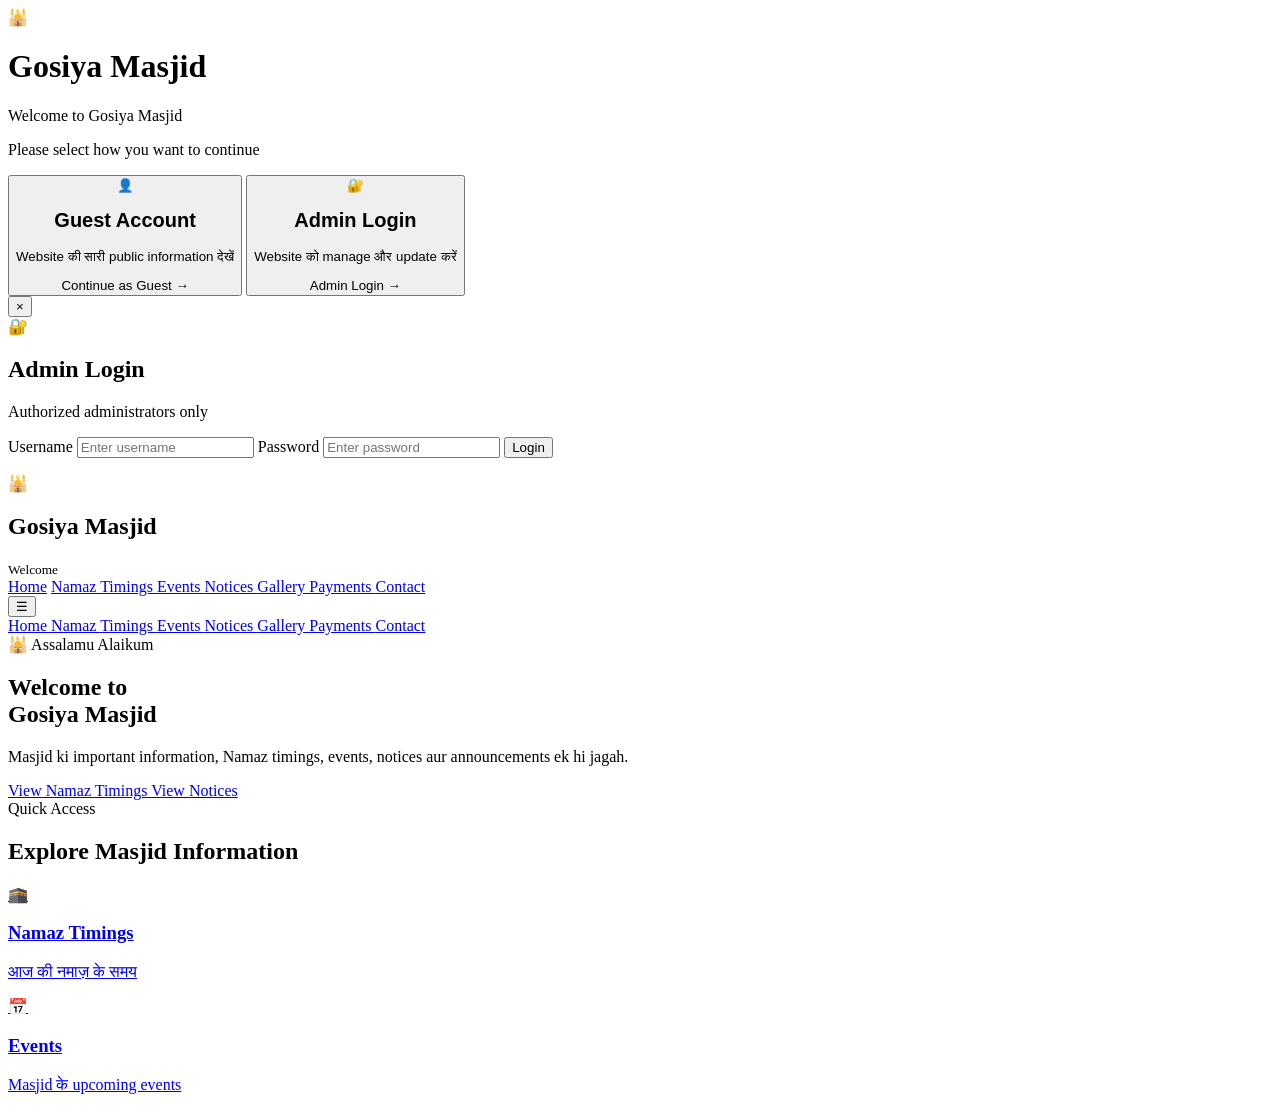
==== index.html @ 5165373d "Create index.html" ====
<!DOCTYPE html>
<html lang="en">
<head>
    <meta charset="UTF-8">
    <meta name="viewport" content="width=device-width, initial-scale=1.0">

    <title>Gosiya Masjid</title>

    <meta name="description" content="Gosiya Masjid Official Website">

    <!-- CSS -->
    <link rel="stylesheet" href="css/style.css">
</head>

<body>

    <!-- =========================
         START / WELCOME SCREEN
    ========================== -->

    <div id="welcomeScreen" class="welcome-screen">

        <div class="welcome-box">

            <div class="masjid-logo">
                🕌
            </div>

            <h1>Gosiya Masjid</h1>

            <p class="welcome-text">
                Welcome to Gosiya Masjid
            </p>

            <p class="choose-text">
                Please select how you want to continue
            </p>

            <div class="account-options">

                <!-- Guest -->
                <button class="account-card"
                        onclick="enterGuest()">

                    <div class="account-icon">
                        👤
                    </div>

                    <h2>Guest Account</h2>

                    <p>
                        Website की सारी public information देखें
                    </p>

                    <span>
                        Continue as Guest →
                    </span>

                </button>


                <!-- Admin -->
                <button class="account-card admin-card"
                        onclick="openAdminLogin()">

                    <div class="account-icon">
                        🔐
                    </div>

                    <h2>Admin Login</h2>

                    <p>
                        Website को manage और update करें
                    </p>

                    <span>
                        Admin Login →
                    </span>

                </button>

            </div>

        </div>

    </div>


    <!-- =========================
         ADMIN LOGIN POPUP
    ========================== -->

    <div id="adminLoginBox" class="login-overlay">

        <div class="login-box">

            <button class="close-btn"
                    onclick="closeAdminLogin()">
                ×
            </button>

            <div class="login-icon">
                🔐
            </div>

            <h2>Admin Login</h2>

            <p>
                Authorized administrators only
            </p>

            <form onsubmit="adminLogin(event)">

                <label for="username">
                    Username
                </label>

                <input
                    type="text"
                    id="username"
                    placeholder="Enter username"
                    required
                >


                <label for="password">
                    Password
                </label>

                <input
                    type="password"
                    id="password"
                    placeholder="Enter password"
                    required
                >

                <button type="submit"
                        class="login-button">
                    Login
                </button>

            </form>

            <p id="loginMessage"
               class="login-message">
            </p>

        </div>

    </div>


    <!-- =========================
         PUBLIC WEBSITE
    ========================== -->

    <div id="publicWebsite" class="website-container">


        <!-- HEADER -->

        <header class="main-header">

            <div class="logo-area">

                <div class="logo-icon">
                    🕌
                </div>

                <div>
                    <h2>Gosiya Masjid</h2>
                    <small>Welcome</small>
                </div>

            </div>


            <!-- Desktop Menu -->

            <nav class="main-nav">

                <a href="#home">Home</a>

                <a href="#namaz">
                    Namaz Timings
                </a>

                <a href="#events">
                    Events
                </a>

                <a href="#notices">
                    Notices
                </a>

                <a href="#gallery">
                    Gallery
                </a>

                <a href="#payments">
                    Payments
                </a>

                <a href="#contact">
                    Contact
                </a>

            </nav>


            <button class="menu-button"
                    onclick="toggleMenu()">
                ☰
            </button>

        </header>


        <!-- MOBILE MENU -->

        <div id="mobileMenu"
             class="mobile-menu">

            <a href="#home"
               onclick="closeMobileMenu()">
                Home
            </a>

            <a href="#namaz"
               onclick="closeMobileMenu()">
                Namaz Timings
            </a>

            <a href="#events"
               onclick="closeMobileMenu()">
                Events
            </a>

            <a href="#notices"
               onclick="closeMobileMenu()">
                Notices
            </a>

            <a href="#gallery"
               onclick="closeMobileMenu()">
                Gallery
            </a>

            <a href="#payments"
               onclick="closeMobileMenu()">
                Payments
            </a>

            <a href="#contact"
               onclick="closeMobileMenu()">
                Contact
            </a>

        </div>


        <!-- =========================
             HOME
        ========================== -->

        <section id="home"
                 class="hero-section">

            <div class="hero-content">

                <span class="welcome-badge">
                    🕌 Assalamu Alaikum
                </span>

                <h1>
                    Welcome to
                    <br>
                    <strong>Gosiya Masjid</strong>
                </h1>

                <p>
                    Masjid ki important information,
                    Namaz timings, events, notices
                    aur announcements ek hi jagah.
                </p>

                <div class="hero-buttons">

                    <a href="#namaz"
                       class="primary-button">
                        View Namaz Timings
                    </a>

                    <a href="#notices"
                       class="secondary-button">
                        View Notices
                    </a>

                </div>

            </div>

        </section>


        <!-- =========================
             QUICK MENU
        ========================== -->

        <section class="quick-section">

            <div class="section-heading">

                <span>
                    Quick Access
                </span>

                <h2>
                    Explore Masjid Information
                </h2>

            </div>


            <div class="quick-grid">

                <a href="#namaz"
                   class="quick-card">

                    <div>🕋</div>

                    <h3>Namaz Timings</h3>

                    <p>
                        आज की नमाज़ के समय
                    </p>

                </a>


                <a href="#events"
                   class="quick-card">

                    <div>📅</div>

                    <h3>Events</h3>

                    <p>
                        Masjid के upcoming events
                    </p>

                </a>


                <a href="#notices"
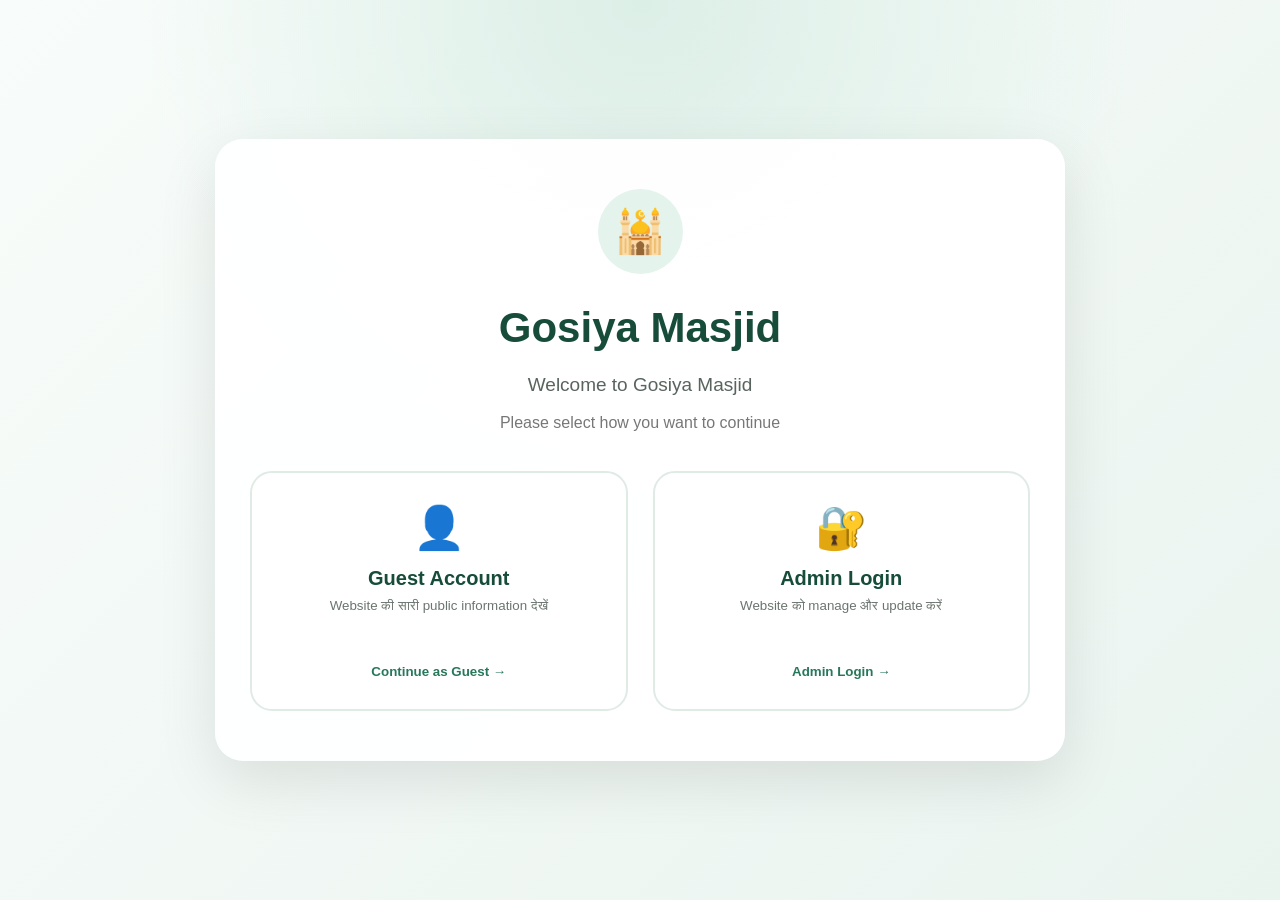
==== commit 19c312a2: "Update index.html" ====
--- a/index.html
+++ b/index.html
@@ -9,7 +9,7 @@
     <meta name="description" content="Gosiya Masjid Official Website">
 
     <!-- CSS -->
-    <link rel="stylesheet" href="css/style.css">
+    <link rel="stylesheet" href="style.css">
 </head>
 
 <body>
--- a/style.css
+++ b/style.css
@@ -0,0 +1,964 @@
+/* =========================================
+   GOSIYA MASJID - MAIN WEBSITE STYLE
+========================================= */
+
+* {
+    margin: 0;
+    padding: 0;
+    box-sizing: border-box;
+}
+
+html {
+    scroll-behavior: smooth;
+}
+
+body {
+    font-family: Arial, Helvetica, sans-serif;
+    background: #f7f9f8;
+    color: #18201d;
+    line-height: 1.6;
+}
+
+a {
+    text-decoration: none;
+    color: inherit;
+}
+
+button,
+input {
+    font-family: inherit;
+}
+
+button {
+    cursor: pointer;
+}
+
+
+/* =========================================
+   WELCOME SCREEN
+========================================= */
+
+.welcome-screen {
+    min-height: 100vh;
+    display: flex;
+    justify-content: center;
+    align-items: center;
+    padding: 30px 20px;
+    background:
+        radial-gradient(circle at top, #dcefe7, transparent 45%),
+        linear-gradient(135deg, #f8fcfa, #eaf4ef);
+}
+
+.welcome-box {
+    width: 100%;
+    max-width: 850px;
+    text-align: center;
+    background: rgba(255, 255, 255, 0.96);
+    padding: 50px 35px;
+    border-radius: 28px;
+    box-shadow: 0 20px 60px rgba(0, 0, 0, 0.10);
+}
+
+.masjid-logo {
+    width: 85px;
+    height: 85px;
+    margin: 0 auto 20px;
+    display: flex;
+    justify-content: center;
+    align-items: center;
+    background: #e5f3ed;
+    border-radius: 50%;
+    font-size: 42px;
+}
+
+.welcome-box h1 {
+    font-size: 42px;
+    margin-bottom: 8px;
+    color: #174c3a;
+}
+
+.welcome-text {
+    font-size: 19px;
+    color: #59645f;
+}
+
+.choose-text {
+    margin-top: 10px;
+    margin-bottom: 35px;
+    color: #777;
+}
+
+.account-options {
+    display: grid;
+    grid-template-columns: repeat(2, 1fr);
+    gap: 25px;
+}
+
+.account-card {
+    border: 2px solid #e1ebe6;
+    background: white;
+    border-radius: 22px;
+    padding: 30px 22px;
+    transition: 0.3s;
+    text-align: center;
+}
+
+.account-card:hover {
+    transform: translateY(-6px);
+    border-color: #27785b;
+    box-shadow: 0 15px 35px rgba(39, 120, 91, 0.12);
+}
+
+.account-card.admin-card:hover {
+    border-color: #36556f;
+}
+
+.account-icon {
+    font-size: 42px;
+    margin-bottom: 15px;
+}
+
+.account-card h2 {
+    color: #174c3a;
+    margin-bottom: 8px;
+}
+
+.account-card p {
+    color: #6b746f;
+    min-height: 48px;
+}
+
+.account-card span {
+    display: inline-block;
+    margin-top: 18px;
+    color: #27785b;
+    font-weight: bold;
+}
+
+
+/* =========================================
+   ADMIN LOGIN POPUP
+========================================= */
+
+.login-overlay {
+    display: none;
+    position: fixed;
+    inset: 0;
+    z-index: 9999;
+    background: rgba(0, 0, 0, 0.65);
+    justify-content: center;
+    align-items: center;
+    padding: 20px;
+}
+
+.login-overlay.active {
+    display: flex;
+}
+
+.login-box {
+    width: 100%;
+    max-width: 430px;
+    background: white;
+    border-radius: 24px;
+    padding: 35px;
+    position: relative;
+    box-shadow: 0 25px 70px rgba(0, 0, 0, 0.25);
+}
+
+.close-btn {
+    position: absolute;
+    right: 18px;
+    top: 15px;
+    width: 35px;
+    height: 35px;
+    border: none;
+    border-radius: 50%;
+    background: #f1f3f2;
+    font-size: 25px;
+    color: #555;
+}
+
+.login-icon {
+    font-size: 40px;
+    text-align: center;
+    margin-bottom: 10px;
+}
+
+.login-box h2 {
+    text-align: center;
+    color: #174c3a;
+    font-size: 28px;
+}
+
+.login-box > p {
+    text-align: center;
+    color: #777;
+    margin-bottom: 25px;
+}
+
+.login-box label {
+    display: block;
+    margin-top: 15px;
+    margin-bottom: 7px;
+    font-weight: bold;
+}
+
+.login-box input {
+    width: 100%;
+    padding: 13px 15px;
+    border: 1px solid #d6ded9;
+    border-radius: 10px;
+    outline: none;
+    font-size: 15px;
+}
+
+.login-box input:focus {
+    border-color: #27785b;
+}
+
+.login-button {
+    width: 100%;
+    margin-top: 25px;
+    border: none;
+    padding: 14px;
+    border-radius: 10px;
+    background: #27785b;
+    color: white;
+    font-size: 16px;
+    font-weight: bold;
+}
+
+.login-message {
+    margin-top: 15px;
+    color: #d13d3d !important;
+}
+
+
+/* =========================================
+   MAIN WEBSITE
+========================================= */
+
+.website-container {
+    display: none;
+}
+
+.website-container.active {
+    display: block;
+}
+
+
+/* =========================================
+   HEADER
+========================================= */
+
+.main-header {
+    position: sticky;
+    top: 0;
+    z-index: 1000;
+    min-height: 75px;
+    padding: 0 6%;
+    background: rgba(255, 255, 255, 0.96);
+    backdrop-filter: blur(12px);
+    display: flex;
+    justify-content: space-between;
+    align-items: center;
+    border-bottom: 1px solid #e5ebe8;
+}
+
+.logo-area {
+    display: flex;
+    align-items: center;
+    gap: 12px;
+}
+
+.logo-icon {
+    width: 48px;
+    height: 48px;
+    border-radius: 12px;
+    background: #e5f3ed;
+    display: flex;
+    align-items: center;
+    justify-content: center;
+    font-size: 25px;
+}
+
+.logo-area h2 {
+    color: #174c3a;
+    font-size: 19px;
+}
+
+.logo-area small {
+    color: #7a837e;
+}
+
+.main-nav {
+    display: flex;
+    align-items: center;
+    gap: 22px;
+}
+
+.main-nav a {
+    color: #3c4742;
+    font-size: 14px;
+    font-weight: 600;
+    transition: 0.2s;
+}
+
+.main-nav a:hover {
+    color: #27785b;
+}
+
+.menu-button {
+    display: none;
+    border: none;
+    background: #e5f3ed;
+    color: #174c3a;
+    font-size: 25px;
+    border-radius: 10px;
+    padding: 7px 11px;
+}
+
+
+/* =========================================
+   MOBILE MENU
+========================================= */
+
+.mobile-menu {
+    display: none;
+    position: fixed;
+    top: 75px;
+    left: 0;
+    right: 0;
+    z-index: 999;
+    background: white;
+    padding: 15px;
+    box-shadow: 0 10px 30px rgba(0,0,0,0.10);
+}
+
+.mobile-menu.active {
+    display: block;
+}
+
+.mobile-menu a {
+    display: block;
+    padding: 13px 15px;
+    border-bottom: 1px solid #edf0ef;
+    color: #31413a;
+    font-weight: 600;
+}
+
+
+/* =========================================
+   HERO
+========================================= */
+
+.hero-section {
+    min-height: 570px;
+    display: flex;
+    align-items: center;
+    padding: 80px 8%;
+    background:
+        linear-gradient(
+            120deg,
+            rgba(226, 243, 236, 0.95),
+            rgba(247, 251, 249, 0.95)
+        );
+}
+
+.hero-content {
+    max-width: 750px;
+}
+
+.welcome-badge {
+    display: inline-block;
+    padding: 8px 15px;
+    background: #e0f1e9;
+    color: #21694f;
+    border-radius: 30px;
+    font-weight: bold;
+    margin-bottom: 20px;
+}
+
+.hero-content h1 {
+    font-size: clamp(40px, 6vw, 70px);
+    line-height: 1.08;
+    color: #17251f;
+    margin-bottom: 22px;
+}
+
+.hero-content h1 strong {
+    color: #27785b;
+}
+
+.hero-content p {
+    max-width: 620px;
+    font-size: 18px;
+    color: #65716b;
+}
+
+.hero-buttons {
+    display: flex;
+    gap: 12px;
+    margin-top: 30px;
+    flex-wrap: wrap;
+}
+
+.primary-button,
+.secondary-button {
+    display: inline-block;
+    padding: 13px 21px;
+    border-radius: 10px;
+    font-weight: bold;
+    border: none;
+    transition: 0.25s;
+}
+
+.primary-button {
+    background: #27785b;
+    color: white;
+}
+
+.primary-button:hover {
+    background: #1c6047;
+    transform: translateY(-2px);
+}
+
+.secondary-button {
+    background: white;
+    color: #27785b;
+    border: 1px solid #cbded5;
+}
+
+.secondary-button:hover {
+    background: #edf7f2;
+}
+
+
+/* =========================================
+   SECTIONS
+========================================= */
+
+.quick-section,
+.content-section {
+    padding: 85px 7%;
+}
+
+.quick-section {
+    background: white;
+}
+
+.section-heading {
+    text-align: center;
+    max-width: 700px;
+    margin: 0 auto 45px;
+}
+
+.section-heading span {
+    color: #27785b;
+    font-size: 14px;
+    font-weight: bold;
+    text-transform: uppercase;
+    letter-spacing: 1px;
+}
+
+.section-heading h2 {
+    margin-top: 8px;
+    font-size: 34px;
+    color: #1d2c25;
+}
+
+.section-heading p {
+    margin-top: 8px;
+    color: #727c77;
+}
+
+
+/* =========================================
+   QUICK CARDS
+========================================= */
+
+.quick-grid {
+    display: grid;
+    grid-template-columns: repeat(4, 1fr);
+    gap: 18px;
+    max-width: 1200px;
+    margin: auto;
+}
+
+.quick-card {
+    padding: 28px 20px;
+    border: 1px solid #e1e9e5;
+    border-radius: 18px;
+    background: #fbfdfc;
+    transition: 0.25s;
+}
+
+.quick-card:hover {
+    transform: translateY(-5px);
+    border-color: #27785b;
+    box-shadow: 0 12px 30px rgba(0,0,0,0.07);
+}
+
+.quick-card div {
+    font-size: 35px;
+    margin-bottom: 15px;
+}
+
+.quick-card h3 {
+    color: #1f3028;
+    margin-bottom: 5px;
+}
+
+.quick-card p {
+    color: #75807a;
+    font-size: 14px;
+}
+
+
+/* =========================================
+   NAMAZ
+========================================= */
+
+.content-section:nth-of-type(even) {
+    background: #f7faf8;
+}
+
+.namaz-grid {
+    max-width: 1200px;
+    margin: auto;
+    display: grid;
+    grid-template-columns: repeat(5, 1fr);
+    gap: 15px;
+}
+
+.namaz-card {
+    background: white;
+    padding: 28px 15px;
+    border-radius: 17px;
+    text-align: center;
+    border: 1px solid #e0e8e4;
+    transition: 0.25s;
+}
+
+.namaz-card:hover {
+    transform: translateY(-5px);
+    border-color: #27785b;
+}
+
+.namaz-card span {
+    font-size: 30px;
+}
+
+.namaz-card h3 {
+    margin: 10px 0;
+    color: #30423a;
+}
+
+.namaz-card strong {
+    color: #27785b;
+    font-size: 19px;
+}
+
+
+/* =========================================
+   EVENTS
+========================================= */
+
+.event-grid {
+    max-width: 1000px;
+    margin: auto;
+    display: grid;
+    grid-template-columns: repeat(2, 1fr);
+    gap: 20px;
+}
+
+.event-card {
+    background: white;
+    padding: 25px;
+    border-radius: 18px;
+    border: 1px solid #e0e8e4;
+    display: flex;
+    align-items: center;
+    gap: 20px;
+}
+
+.event-date {
+    min-width: 75px;
+    min-height: 75px;
+    border-radius: 15px;
+    background: #e5f3ed;
+    display: flex;
+    flex-direction: column;
+    justify-content: center;
+    align-items: center;
+    color: #27785b;
+}
+
+.event-date strong {
+    font-size: 25px;
+}
+
+.event-date span {
+    font-size: 12px;
+    font-weight: bold;
+}
+
+.event-card h3 {
+    color: #26372f;
+    margin-bottom: 4px;
+}
+
+.event-card p {
+    color: #727c77;
+}
+
+.event-card small {
+    color: #27785b;
+}
+
+
+/* =========================================
+   NOTICES
+========================================= */
+
+.notice-list {
+    max-width: 900px;
+    margin: auto;
+    display: flex;
+    flex-direction: column;
+    gap: 15px;
+}
+
+.notice-card {
+    display: flex;
+    gap: 18px;
+    background: white;
+    border-radius: 16px;
+    padding: 22px;
+    border-left: 4px solid #27785b;
+    box-shadow: 0 5px 20px rgba(0,0,0,0.04);
+}
+
+.notice-icon {
+    font-size: 30px;
+}
+
+.notice-card h3 {
+    color: #26372f;
+    margin-bottom: 5px;
+}
+
+.notice-card p {
+    color: #6e7973;
+}
+
+.notice-card small {
+    display: inline-block;
+    margin-top: 5px;
+    color: #27785b;
+}
+
+
+/* =========================================
+   GALLERY
+========================================= */
+
+.gallery-grid {
+    max-width: 1100px;
+    margin: auto;
+    display: grid;
+    grid-template-columns: repeat(4, 1fr);
+    gap: 18px;
+}
+
+.gallery-placeholder {
+    height: 210px;
+    border-radius: 18px;
+    background: #e7f2ed;
+    display: flex;
+    align-items: center;
+    justify-content: center;
+    font-size: 55px;
+    transition: 0.25s;
+}
+
+.gallery-placeholder:hover {
+    transform: scale(1.02);
+}
+
+
+/* =========================================
+   PAYMENTS
+========================================= */
+
+.payment-section {
+    background: #edf7f2 !important;
+}
+
+.payment-card {
+    max-width: 500px;
+    margin: auto;
+    text-align: center;
+    background: white;
+    border-radius: 22px;
+    padding: 40px 25px;
+    box-shadow: 0 12px 40px rgba(0,0,0,0.07);
+}
+
+.payment-icon {
+    font-size: 45px;
+    margin-bottom: 12px;
+}
+
+.payment-card h3 {
+    font-size: 25px;
+    color: #26372f;
+}
+
+.payment-card p {
+    color: #707a75;
+    margin: 8px 0 20px;
+}
+
+.payment-message {
+    color: #27785b !important;
+    font-weight: bold;
+}
+
+
+/* =========================================
+   CONTACT
+========================================= */
+
+.contact-grid {
+    max-width: 1000px;
+    margin: auto;
+    display: grid;
+    grid-template-columns: repeat(3, 1fr);
+    gap: 20px;
+}
+
+.contact-card {
+    background: white;
+    border: 1px solid #e1e9e5;
+    border-radius: 18px;
+    padding: 30px 20px;
+    text-align: center;
+}
+
+.contact-card div {
+    font-size: 35px;
+    margin-bottom: 10px;
+}
+
+.contact-card h3 {
+    color: #26372f;
+    margin-bottom: 7px;
+}
+
+.contact-card p {
+    color: #737d78;
+}
+
+
+/* =========================================
+   FOOTER
+========================================= */
+
+.main-footer {
+    background: #16261f;
+    color: white;
+    text-align: center;
+    padding: 55px 20px 25px;
+}
+
+.footer-logo {
+    font-size: 40px;
+}
+
+.main-footer h2 {
+    margin: 10px 0;
+}
+
+.main-footer > p {
+    color: #b6c3bd;
+}
+
+.footer-links {
+    margin: 25px 0;
+    display: flex;
+    justify-content: center;
+    flex-wrap: wrap;
+    gap: 22px;
+}
+
+.footer-links a {
+    color: #dce8e2;
+    font-size: 14px;
+}
+
+.footer-links a:hover {
+    color: white;
+}
+
+.copyright {
+    padding-top: 20px;
+    border-top: 1px solid #33453d;
+    font-size: 13px;
+}
+
+
+/* =========================================
+   RESPONSIVE - TABLET
+========================================= */
+
+@media (max-width: 1000px) {
+
+    .main-header {
+        padding: 0 4%;
+    }
+
+    .main-nav {
+        gap: 13px;
+    }
+
+    .main-nav a {
+        font-size: 12px;
+    }
+
+    .quick-grid {
+        grid-template-columns: repeat(2, 1fr);
+    }
+
+    .namaz-grid {
+        grid-template-columns: repeat(3, 1fr);
+    }
+
+    .gallery-grid {
+        grid-template-columns: repeat(2, 1fr);
+    }
+
+}
+
+
+/* =========================================
+   RESPONSIVE - MOBILE
+========================================= */
+
+@media (max-width: 700px) {
+
+    .welcome-box {
+        padding: 35px 20px;
+    }
+
+    .welcome-box h1 {
+        font-size: 32px;
+    }
+
+    .account-options {
+        grid-template-columns: 1fr;
+    }
+
+    .main-header {
+        padding: 0 18px;
+    }
+
+    .main-nav {
+        display: none;
+    }
+
+    .menu-button {
+        display: block;
+    }
+
+    .hero-section {
+        min-height: 520px;
+        padding: 60px 22px;
+    }
+
+    .hero-content h1 {
+        font-size: 43px;
+    }
+
+    .hero-content p {
+        font-size: 16px;
+    }
+
+    .quick-section,
+    .content-section {
+        padding: 65px 20px;
+    }
+
+    .section-heading h2 {
+        font-size: 28px;
+    }
+
+    .quick-grid {
+        grid-template-columns: 1fr 1fr;
+    }
+
+    .namaz-grid {
+        grid-template-columns: 1fr 1fr;
+    }
+
+    .event-grid {
+        grid-template-columns: 1fr;
+    }
+
+    .gallery-grid {
+        grid-template-columns: 1fr 1fr;
+    }
+
+    .contact-grid {
+        grid-template-columns: 1fr;
+    }
+
+}
+
+
+/* =========================================
+   SMALL MOBILE
+========================================= */
+
+@media (max-width: 450px) {
+
+    .welcome-box {
+        padding: 30px 15px;
+    }
+
+    .welcome-box h1 {
+        font-size: 28px;
+    }
+
+    .quick-grid {
+        grid-template-columns: 1fr;
+    }
+
+    .namaz-grid {
+        grid-template-columns: 1fr;
+    }
+
+    .gallery-grid {
+        grid-template-columns: 1fr;
+    }
+
+    .gallery-placeholder {
+        height: 180px;
+    }
+
+    .hero-buttons {
+        flex-direction: column;
+    }
+
+    .primary-button,
+    .secondary-button {
+        text-align: center;
+        width: 100%;
+    }
+
+    .event-card {
+        padding: 18px;
+        gap: 12px;
+    }
+
+}
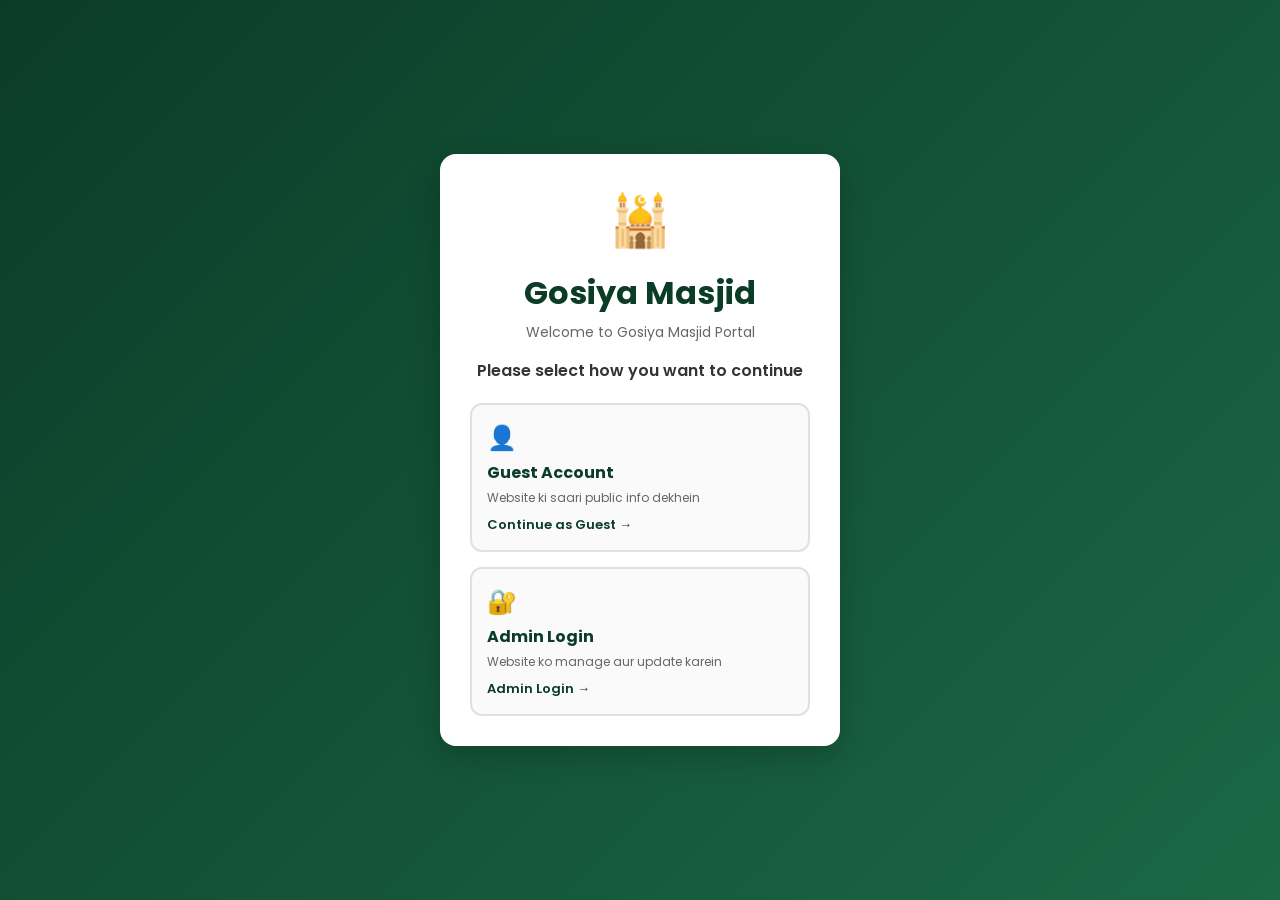
==== commit 102ee5df: "Update index.html" ====
--- a/index.html
+++ b/index.html
@@ -3,354 +3,563 @@
 <head>
     <meta charset="UTF-8">
     <meta name="viewport" content="width=device-width, initial-scale=1.0">
-
     <title>Gosiya Masjid</title>
-
     <meta name="description" content="Gosiya Masjid Official Website">
-
-    <!-- CSS -->
-    <link rel="stylesheet" href="style.css">
+    <link href="https://fonts.googleapis.com/css2?family=Poppins:wght@300;400;600;700&display=swap" rel="stylesheet">
+    <style>
+        * {
+            margin: 0;
+            padding: 0;
+            box-sizing: border-box;
+            font-family: 'Poppins', sans-serif;
+        }
+
+        body {
+            background-color: #f4f7f6;
+            color: #333;
+        }
+
+        /* WELCOME / ENTRY SCREEN */
+        .welcome-screen {
+            position: fixed;
+            top: 0;
+            left: 0;
+            width: 100%;
+            height: 100%;
+            background: linear-gradient(135deg, #0b3c28, #1b6845);
+            display: flex;
+            align-items: center;
+            justify-content: center;
+            z-index: 1000;
+            padding: 20px;
+        }
+
+        .welcome-box {
+            background: #fff;
+            padding: 30px;
+            border-radius: 16px;
+            text-align: center;
+            max-width: 400px;
+            width: 100%;
+            box-shadow: 0 10px 30px rgba(0,0,0,0.2);
+        }
+
+        .masjid-logo {
+            font-size: 50px;
+            margin-bottom: 10px;
+        }
+
+        .welcome-box h1 {
+            color: #0b3c28;
+            margin-bottom: 5px;
+        }
+
+        .welcome-text {
+            color: #666;
+            font-size: 14px;
+        }
+
+        .choose-text {
+            margin: 15px 0 20px;
+            font-weight: 600;
+            color: #333;
+        }
+
+        .account-options {
+            display: flex;
+            flex-direction: column;
+            gap: 15px;
+        }
+
+        .account-card {
+            border: 2px solid #e0e0e0;
+            background: #fafafa;
+            padding: 15px;
+            border-radius: 12px;
+            cursor: pointer;
+            text-align: left;
+            transition: all 0.3s;
+        }
+
+        .account-card:hover {
+            border-color: #0b3c28;
+            background: #eef6f2;
+        }
+
+        .account-icon {
+            font-size: 24px;
+            margin-bottom: 5px;
+        }
+
+        .account-card h2 {
+            font-size: 16px;
+            color: #0b3c28;
+        }
+
+        .account-card p {
+            font-size: 12px;
+            color: #666;
+            margin: 4px 0 8px;
+        }
+
+        .account-card span {
+            font-size: 13px;
+            font-weight: 600;
+            color: #0b3c28;
+        }
+
+        /* LOGIN POPUP */
+        .login-overlay {
+            display: none;
+            position: fixed;
+            top: 0;
+            left: 0;
+            width: 100%;
+            height: 100%;
+            background: rgba(0,0,0,0.6);
+            align-items: center;
+            justify-content: center;
+            z-index: 1100;
+            padding: 20px;
+        }
+
+        .login-box {
+            background: #fff;
+            padding: 25px;
+            border-radius: 14px;
+            max-width: 360px;
+            width: 100%;
+            position: relative;
+            text-align: center;
+        }
+
+        .close-btn {
+            position: absolute;
+            top: 10px;
+            right: 15px;
+            background: none;
+            border: none;
+            font-size: 24px;
+            cursor: pointer;
+        }
+
+        .login-box form {
+            display: flex;
+            flex-direction: column;
+            gap: 10px;
+            text-align: left;
+            margin-top: 15px;
+        }
+
+        .login-box label {
+            font-size: 13px;
+            font-weight: 600;
+        }
+
+        .login-box input {
+            padding: 10px;
+            border-radius: 6px;
+            border: 1px solid #ccc;
+        }
+
+        .login-button {
+            padding: 12px;
+            background: #0b3c28;
+            color: #fff;
+            border: none;
+            border-radius: 6px;
+            font-weight: 600;
+            cursor: pointer;
+            margin-top: 10px;
+        }
+
+        .login-message {
+            font-size: 12px;
+            margin-top: 10px;
+        }
+
+        /* WEBSITE CONTAINER */
+        .website-container {
+            display: none;
+        }
+
+        /* HEADER */
+        .main-header {
+            background: #0b3c28;
+            color: #fff;
+            padding: 15px 20px;
+            display: flex;
+            justify-content: space-between;
+            align-items: center;
+            position: sticky;
+            top: 0;
+            z-index: 100;
+        }
+
+        .logo-area {
+            display: flex;
+            align-items: center;
+            gap: 10px;
+        }
+
+        .logo-icon {
+            font-size: 26px;
+        }
+
+        .main-nav {
+            display: none;
+            gap: 20px;
+        }
+
+        .main-nav a {
+            color: #fff;
+            text-decoration: none;
+            font-size: 14px;
+        }
+
+        .menu-button {
+            background: none;
+            border: none;
+            color: #fff;
+            font-size: 24px;
+            cursor: pointer;
+        }
+
+        /* MOBILE MENU */
+        .mobile-menu {
+            display: none;
+            background: #082d1e;
+            padding: 15px 20px;
+            flex-direction: column;
+            gap: 12px;
+        }
+
+        .mobile-menu a {
+            color: #fff;
+            text-decoration: none;
+            padding: 8px 0;
+            border-bottom: 1px solid #144933;
+        }
+
+        /* HERO SECTION */
+        .hero-section {
+            background: linear-gradient(135deg, #0b3c28, #1b6845);
+            color: #fff;
+            text-align: center;
+            padding: 50px 20px;
+        }
+
+        .welcome-badge {
+            background: rgba(255,255,255,0.2);
+            padding: 6px 14px;
+            border-radius: 20px;
+            font-size: 13px;
+        }
+
+        .hero-section h1 {
+            margin: 15px 0 10px;
+            font-size: 28px;
+        }
+
+        .hero-section p {
+            max-width: 500px;
+            margin: 0 auto 20px;
+            font-size: 14px;
+            opacity: 0.9;
+        }
+
+        .hero-buttons {
+            display: flex;
+            justify-content: center;
+            gap: 10px;
+        }
+
+        .primary-button, .secondary-button {
+            padding: 10px 18px;
+            border-radius: 8px;
+            text-decoration: none;
+            font-size: 13px;
+            font-weight: 600;
+        }
+
+        .primary-button {
+            background: #ffd700;
+            color: #000;
+        }
+
+        .secondary-button {
+            background: rgba(255,255,255,0.2);
+            color: #fff;
+        }
+
+        /* QUICK ACCESS & SECTIONS */
+        .quick-section, .content-section {
+            padding: 30px 20px;
+            max-width: 800px;
+            margin: 0 auto;
+        }
+
+        .section-heading {
+            text-align: center;
+            margin-bottom: 25px;
+        }
+
+        .section-heading span {
+            color: #0b3c28;
+            font-size: 12px;
+            font-weight: 700;
+            text-transform: uppercase;
+        }
+
+        .section-heading h2 {
+            font-size: 22px;
+            color: #111;
+        }
+
+        .quick-grid {
+            display: grid;
+            grid-template-columns: repeat(auto-fit, minmax(140px, 1fr));
+            gap: 15px;
+        }
+
+        .quick-card {
+            background: #fff;
+            padding: 20px 15px;
+            border-radius: 12px;
+            text-align: center;
+            text-decoration: none;
+            color: #333;
+            box-shadow: 0 4px 12px rgba(0,0,0,0.05);
+            transition: transform 0.2s;
+        }
+
+        .quick-card:hover {
+            transform: translateY(-4px);
+        }
+
+        .quick-card div {
+            font-size: 30px;
+            margin-bottom: 8px;
+        }
+
+        .quick-card h3 {
+            font-size: 15px;
+            color: #0b3c28;
+            margin-bottom: 4px;
+        }
+
+        .quick-card p {
+            font-size: 11px;
+            color: #777;
+        }
+
+        /* TABLE FOR NAMAZ */
+        .namaz-table {
+            width: 100%;
+            background: #fff;
+            border-radius: 10px;
+            overflow: hidden;
+            border-collapse: collapse;
+            box-shadow: 0 4px 12px rgba(0,0,0,0.05);
+        }
+
+        .namaz-table th, .namaz-table td {
+            padding: 12px 16px;
+            text-align: left;
+            border-bottom: 1px solid #eee;
+        }
+
+        .namaz-table th {
+            background: #0b3c28;
+            color: #fff;
+        }
+
+        @media (min-width: 768px) {
+            .main-nav { display: flex; }
+            .menu-button { display: none; }
+        }
+    </style>
 </head>
-
 <body>
 
-    <!-- =========================
-         START / WELCOME SCREEN
-    ========================== -->
-
+    <!-- WELCOME SCREEN -->
     <div id="welcomeScreen" class="welcome-screen">
-
         <div class="welcome-box">
-
-            <div class="masjid-logo">
-                🕌
+            <div class="masjid-logo">🕌</div>
+            <h1>Gosiya Masjid</h1>
+            <p class="welcome-text">Welcome to Gosiya Masjid Portal</p>
+            <p class="choose-text">Please select how you want to continue</p>
+            <div class="account-options">
+                <button class="account-card" onclick="enterGuest()">
+                    <div class="account-icon">👤</div>
+                    <h2>Guest Account</h2>
+                    <p>Website ki saari public info dekhein</p>
+                    <span>Continue as Guest →</span>
+                </button>
+                <button class="account-card" onclick="openAdminLogin()">
+                    <div class="account-icon">🔐</div>
+                    <h2>Admin Login</h2>
+                    <p>Website ko manage aur update karein</p>
+                    <span>Admin Login →</span>
+                </button>
             </div>
-
-            <h1>Gosiya Masjid</h1>
-
-            <p class="welcome-text">
-                Welcome to Gosiya Masjid
-            </p>
-
-            <p class="choose-text">
-                Please select how you want to continue
-            </p>
-
-            <div class="account-options">
-
-                <!-- Guest -->
-                <button class="account-card"
-                        onclick="enterGuest()">
-
-                    <div class="account-icon">
-                        👤
-                    </div>
-
-                    <h2>Guest Account</h2>
-
-                    <p>
-                        Website की सारी public information देखें
-                    </p>
-
-                    <span>
-                        Continue as Guest →
-                    </span>
-
-                </button>
-
-
-                <!-- Admin -->
-                <button class="account-card admin-card"
-                        onclick="openAdminLogin()">
-
-                    <div class="account-icon">
-                        🔐
-                    </div>
-
-                    <h2>Admin Login</h2>
-
-                    <p>
-                        Website को manage और update करें
-                    </p>
-
-                    <span>
-                        Admin Login →
-                    </span>
-
-                </button>
-
+        </div>
+    </div>
+
+    <!-- ADMIN LOGIN POPUP -->
+    <div id="adminLoginBox" class="login-overlay">
+        <div class="login-box">
+            <button class="close-btn" onclick="closeAdminLogin()">×</button>
+            <div class="account-icon">🔐</div>
+            <h2>Admin Login</h2>
+            <p style="font-size:12px; color:#666;">Authorized administrators only</p>
+            <form onsubmit="adminLogin(event)">
+                <label for="username">Username</label>
+                <input type="text" id="username" placeholder="admin" required>
+                <label for="password">Password</label>
+                <input type="password" id="password" placeholder="••••••••" required>
+                <button type="submit" class="login-button">Login</button>
+            </form>
+            <p id="loginMessage" class="login-message"></p>
+        </div>
+    </div>
+
+    <!-- PUBLIC WEBSITE -->
+    <div id="publicWebsite" class="website-container">
+        <header class="main-header">
+            <div class="logo-area">
+                <div class="logo-icon">🕌</div>
+                <div>
+                    <h2 style="font-size:18px;">Gosiya Masjid</h2>
+                    <small style="opacity:0.8;">Yusufpur Chaksaberi</small>
+                </div>
             </div>
-
+            <nav class="main-nav">
+                <a href="#home">Home</a>
+                <a href="#namaz">Namaz Timings</a>
+                <a href="#events">Events</a>
+                <a href="#notices">Notices</a>
+                <a href="#contact">Contact</a>
+            </nav>
+            <button class="menu-button" onclick="toggleMenu()">☰</button>
+        </header>
+
+        <div id="mobileMenu" class="mobile-menu">
+            <a href="#home" onclick="closeMobileMenu()">Home</a>
+            <a href="#namaz" onclick="closeMobileMenu()">Namaz Timings</a>
+            <a href="#events" onclick="closeMobileMenu()">Events</a>
+            <a href="#notices" onclick="closeMobileMenu()">Notices</a>
+            <a href="#contact" onclick="closeMobileMenu()">Contact</a>
         </div>
 
+        <section id="home" class="hero-section">
+            <span class="welcome-badge">🕌 Assalamu Alaikum</span>
+            <h1>Welcome to<br><strong>Gosiya Masjid</strong></h1>
+            <p>Masjid ki zaroori information, Namaz timings, events aur notices ek hi jagah.</p>
+            <div class="hero-buttons">
+                <a href="#namaz" class="primary-button">Namaz Timings</a>
+                <a href="#notices" class="secondary-button">Notices</a>
+            </div>
+        </section>
+
+        <!-- QUICK ACCESS -->
+        <section class="quick-section">
+            <div class="section-heading">
+                <span>Quick Access</span>
+                <h2>Masjid Menu</h2>
+            </div>
+            <div class="quick-grid">
+                <a href="#namaz" class="quick-card">
+                    <div>🕋</div>
+                    <h3>Namaz</h3>
+                    <p>Auqaat-e-Namaz</p>
+                </a>
+                <a href="#events" class="quick-card">
+                    <div>📅</div>
+                    <h3>Events</h3>
+                    <p>Upcoming Events</p>
+                </a>
+                <a href="#notices" class="quick-card">
+                    <div>📢</div>
+                    <h3>Notices</h3>
+                    <p>Zaroori Ittila</p>
+                </a>
+                <a href="#contact" class="quick-card">
+                    <div>📞</div>
+                    <h3>Contact</h3>
+                    <p>Rabta Karein</p>
+                </a>
+            </div>
+        </section>
+
+        <!-- NAMAZ TIMING SECTION -->
+        <section id="namaz" class="content-section">
+            <div class="section-heading">
+                <span>Daily Schedule</span>
+                <h2>Namaz Timings</h2>
+            </div>
+            <table class="namaz-table">
+                <thead>
+                    <tr>
+                        <th>Namaz</th>
+                        <th>Azan</th>
+                        <th>Jamat</th>
+                    </tr>
+                </thead>
+                <tbody>
+                    <tr><td>Fajr</td><td>05:00 AM</td><td>05:30 AM</td></tr>
+                    <tr><td>Zuhr</td><td>01:00 PM</td><td>01:30 PM</td></tr>
+                    <tr><td>Asr</td><td>05:00 PM</td><td>05:15 PM</td></tr>
+                    <tr><td>Maghrib</td><td>Sunset</td><td>10 Mins After</td></tr>
+                    <tr><td>Isha</td><td>08:15 PM</td><td>08:30 PM</td></tr>
+                    <tr><td>Juma</td><td>12:45 PM</td><td>01:30 PM</td></tr>
+                </tbody>
+            </table>
+        </section>
     </div>
 
-
-    <!-- =========================
-         ADMIN LOGIN POPUP
-    ========================== -->
-
-    <div id="adminLoginBox" class="login-overlay">
-
-        <div class="login-box">
-
-            <button class="close-btn"
-                    onclick="closeAdminLogin()">
-                ×
-            </button>
-
-            <div class="login-icon">
-                🔐
-            </div>
-
-            <h2>Admin Login</h2>
-
-            <p>
-                Authorized administrators only
-            </p>
-
-            <form onsubmit="adminLogin(event)">
-
-                <label for="username">
-                    Username
-                </label>
-
-                <input
-                    type="text"
-                    id="username"
-                    placeholder="Enter username"
-                    required
-                >
-
-
-                <label for="password">
-                    Password
-                </label>
-
-                <input
-                    type="password"
-                    id="password"
-                    placeholder="Enter password"
-                    required
-                >
-
-                <button type="submit"
-                        class="login-button">
-                    Login
-                </button>
-
-            </form>
-
-            <p id="loginMessage"
-               class="login-message">
-            </p>
-
-        </div>
-
-    </div>
-
-
-    <!-- =========================
-         PUBLIC WEBSITE
-    ========================== -->
-
-    <div id="publicWebsite" class="website-container">
-
-
-        <!-- HEADER -->
-
-        <header class="main-header">
-
-            <div class="logo-area">
-
-                <div class="logo-icon">
-                    🕌
-                </div>
-
-                <div>
-                    <h2>Gosiya Masjid</h2>
-                    <small>Welcome</small>
-                </div>
-
-            </div>
-
-
-            <!-- Desktop Menu -->
-
-            <nav class="main-nav">
-
-                <a href="#home">Home</a>
-
-                <a href="#namaz">
-                    Namaz Timings
-                </a>
-
-                <a href="#events">
-                    Events
-                </a>
-
-                <a href="#notices">
-                    Notices
-                </a>
-
-                <a href="#gallery">
-                    Gallery
-                </a>
-
-                <a href="#payments">
-                    Payments
-                </a>
-
-                <a href="#contact">
-                    Contact
-                </a>
-
-            </nav>
-
-
-            <button class="menu-button"
-                    onclick="toggleMenu()">
-                ☰
-            </button>
-
-        </header>
-
-
-        <!-- MOBILE MENU -->
-
-        <div id="mobileMenu"
-             class="mobile-menu">
-
-            <a href="#home"
-               onclick="closeMobileMenu()">
-                Home
-            </a>
-
-            <a href="#namaz"
-               onclick="closeMobileMenu()">
-                Namaz Timings
-            </a>
-
-            <a href="#events"
-               onclick="closeMobileMenu()">
-                Events
-            </a>
-
-            <a href="#notices"
-               onclick="closeMobileMenu()">
-                Notices
-            </a>
-
-            <a href="#gallery"
-               onclick="closeMobileMenu()">
-                Gallery
-            </a>
-
-            <a href="#payments"
-               onclick="closeMobileMenu()">
-                Payments
-            </a>
-
-            <a href="#contact"
-               onclick="closeMobileMenu()">
-                Contact
-            </a>
-
-        </div>
-
-
-        <!-- =========================
-             HOME
-        ========================== -->
-
-        <section id="home"
-                 class="hero-section">
-
-            <div class="hero-content">
-
-                <span class="welcome-badge">
-                    🕌 Assalamu Alaikum
-                </span>
-
-                <h1>
-                    Welcome to
-                    <br>
-                    <strong>Gosiya Masjid</strong>
-                </h1>
-
-                <p>
-                    Masjid ki important information,
-                    Namaz timings, events, notices
-                    aur announcements ek hi jagah.
-                </p>
-
-                <div class="hero-buttons">
-
-                    <a href="#namaz"
-                       class="primary-button">
-                        View Namaz Timings
-                    </a>
-
-                    <a href="#notices"
-                       class="secondary-button">
-                        View Notices
-                    </a>
-
-                </div>
-
-            </div>
-
-        </section>
-
-
-        <!-- =========================
-             QUICK MENU
-        ========================== -->
-
-        <section class="quick-section">
-
-            <div class="section-heading">
-
-                <span>
-                    Quick Access
-                </span>
-
-                <h2>
-                    Explore Masjid Information
-                </h2>
-
-            </div>
-
-
-            <div class="quick-grid">
-
-                <a href="#namaz"
-                   class="quick-card">
-
-                    <div>🕋</div>
-
-                    <h3>Namaz Timings</h3>
-
-                    <p>
-                        आज की नमाज़ के समय
-                    </p>
-
-                </a>
-
-
-                <a href="#events"
-                   class="quick-card">
-
-                    <div>📅</div>
-
-                    <h3>Events</h3>
-
-                    <p>
-                        Masjid के upcoming events
-                    </p>
-
-                </a>
-
-
-                <a href="#notices"
-                  
+    <!-- JAVASCRIPT LOGIC -->
+    <script>
+        function enterGuest() {
+            document.getElementById('welcomeScreen').style.display = 'none';
+            document.getElementById('publicWebsite').style.display = 'block';
+        }
+
+        function openAdminLogin() {
+            document.getElementById('adminLoginBox').style.display = 'flex';
+        }
+
+        function closeAdminLogin() {
+            document.getElementById('adminLoginBox').style.display = 'none';
+        }
+
+        function adminLogin(e) {
+            e.preventDefault();
+            const u = document.getElementById('username').value;
+            const p = document.getElementById('password').value;
+            const msg = document.getElementById('loginMessage');
+
+            if (u === 'admin' && p === 'admin123') {
+                msg.style.color = 'green';
+                msg.innerText = 'Login successful!';
+                setTimeout(() => {
+                    closeAdminLogin();
+                    enterGuest();
+                }, 1000);
+            } else {
+                msg.style.color = 'red';
+                msg.innerText = 'Galat username ya password!';
+            }
+        }
+
+        function toggleMenu() {
+            const menu = document.getElementById('mobileMenu');
+            menu.style.display = menu.style.display === 'flex' ? 'none' : 'flex';
+        }
+
+        function closeMobileMenu() {
+            document.getElementById('mobileMenu').style.display = 'none';
+        }
+    </script>
+</body>
+</html>
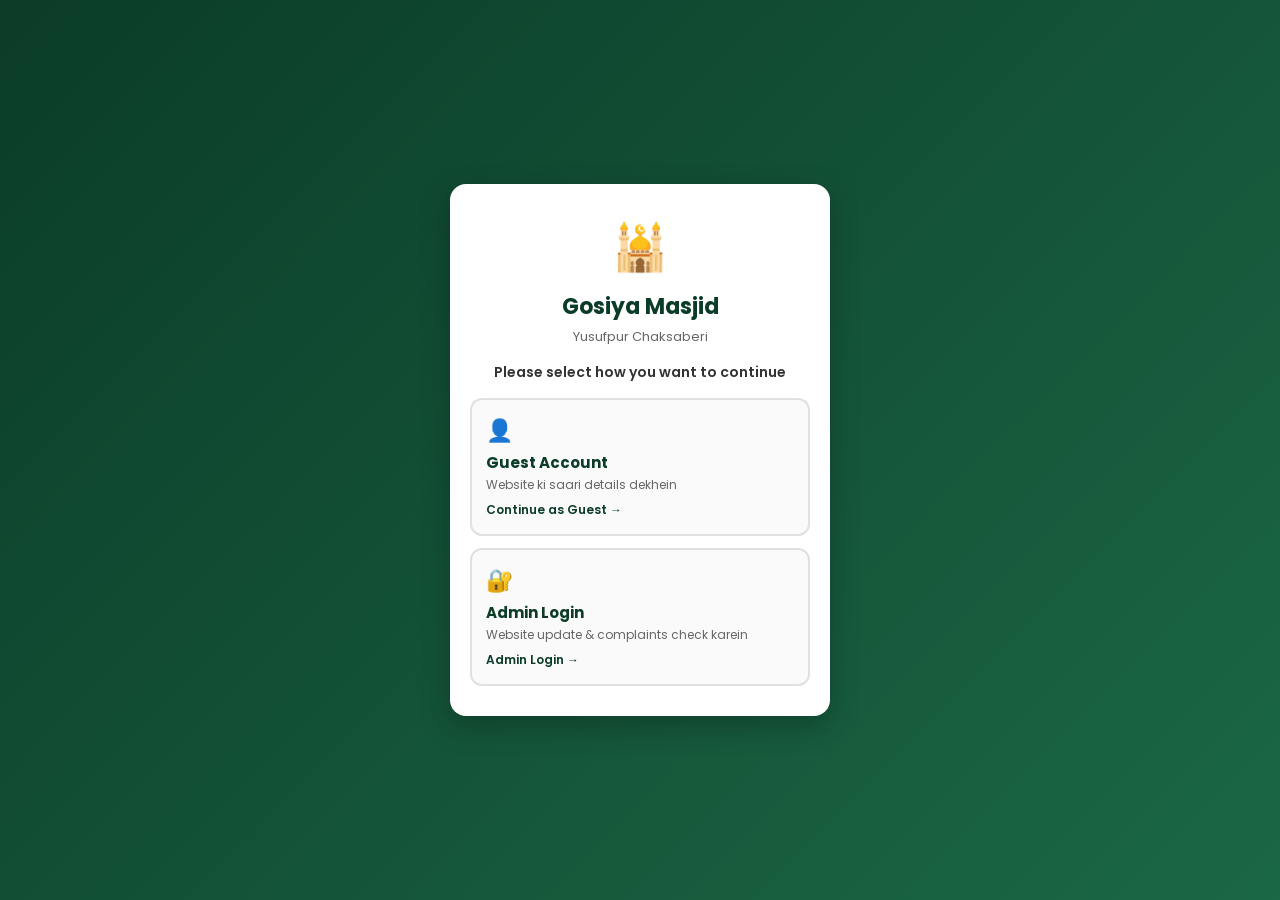
==== commit f6236500: "Update index.html" ====
--- a/index.html
+++ b/index.html
@@ -17,9 +17,10 @@
         body {
             background-color: #f4f7f6;
             color: #333;
-        }
-
-        /* WELCOME / ENTRY SCREEN */
+            min-height: 100vh;
+        }
+
+        /* WELCOME SCREEN */
         .welcome-screen {
             position: fixed;
             top: 0;
@@ -36,49 +37,51 @@
 
         .welcome-box {
             background: #fff;
-            padding: 30px;
+            padding: 30px 20px;
             border-radius: 16px;
             text-align: center;
-            max-width: 400px;
+            max-width: 380px;
             width: 100%;
-            box-shadow: 0 10px 30px rgba(0,0,0,0.2);
+            box-shadow: 0 10px 30px rgba(0,0,0,0.25);
         }
 
         .masjid-logo {
-            font-size: 50px;
-            margin-bottom: 10px;
+            font-size: 45px;
+            margin-bottom: 8px;
         }
 
         .welcome-box h1 {
             color: #0b3c28;
-            margin-bottom: 5px;
+            font-size: 22px;
+            margin-bottom: 4px;
         }
 
         .welcome-text {
             color: #666;
-            font-size: 14px;
+            font-size: 13px;
         }
 
         .choose-text {
-            margin: 15px 0 20px;
+            margin: 15px 0;
             font-weight: 600;
             color: #333;
+            font-size: 14px;
         }
 
         .account-options {
             display: flex;
             flex-direction: column;
-            gap: 15px;
+            gap: 12px;
         }
 
         .account-card {
             border: 2px solid #e0e0e0;
             background: #fafafa;
-            padding: 15px;
+            padding: 14px;
             border-radius: 12px;
             cursor: pointer;
             text-align: left;
-            transition: all 0.3s;
+            transition: all 0.25s;
         }
 
         .account-card:hover {
@@ -87,107 +90,86 @@
         }
 
         .account-icon {
-            font-size: 24px;
-            margin-bottom: 5px;
+            font-size: 22px;
+            margin-bottom: 4px;
         }
 
         .account-card h2 {
-            font-size: 16px;
+            font-size: 15px;
             color: #0b3c28;
         }
 
         .account-card p {
             font-size: 12px;
             color: #666;
-            margin: 4px 0 8px;
+            margin: 2px 0 6px;
         }
 
         .account-card span {
-            font-size: 13px;
+            font-size: 12px;
             font-weight: 600;
             color: #0b3c28;
         }
 
-        /* LOGIN POPUP */
-        .login-overlay {
+        /* POPUP OVERLAYS */
+        .modal-overlay {
             display: none;
             position: fixed;
             top: 0;
             left: 0;
             width: 100%;
             height: 100%;
-            background: rgba(0,0,0,0.6);
+            background: rgba(0,0,0,0.65);
             align-items: center;
             justify-content: center;
-            z-index: 1100;
+            z-index: 1200;
             padding: 20px;
         }
 
-        .login-box {
+        .modal-box {
             background: #fff;
-            padding: 25px;
-            border-radius: 14px;
-            max-width: 360px;
+            padding: 25px 20px;
+            border-radius: 16px;
+            max-width: 440px;
             width: 100%;
             position: relative;
-            text-align: center;
+            animation: popIn 0.25s ease-out;
+            max-height: 85vh;
+            overflow-y: auto;
+        }
+
+        @keyframes popIn {
+            from { transform: scale(0.9); opacity: 0; }
+            to { transform: scale(1); opacity: 1; }
         }
 
         .close-btn {
             position: absolute;
-            top: 10px;
+            top: 12px;
             right: 15px;
-            background: none;
+            background: #eef2f0;
             border: none;
-            font-size: 24px;
+            font-size: 18px;
+            width: 32px;
+            height: 32px;
+            border-radius: 50%;
             cursor: pointer;
-        }
-
-        .login-box form {
             display: flex;
-            flex-direction: column;
-            gap: 10px;
-            text-align: left;
-            margin-top: 15px;
-        }
-
-        .login-box label {
-            font-size: 13px;
-            font-weight: 600;
-        }
-
-        .login-box input {
-            padding: 10px;
-            border-radius: 6px;
-            border: 1px solid #ccc;
-        }
-
-        .login-button {
-            padding: 12px;
-            background: #0b3c28;
-            color: #fff;
-            border: none;
-            border-radius: 6px;
-            font-weight: 600;
-            cursor: pointer;
-            margin-top: 10px;
-        }
-
-        .login-message {
-            font-size: 12px;
-            margin-top: 10px;
-        }
-
-        /* WEBSITE CONTAINER */
+            align-items: center;
+            justify-content: center;
+            font-weight: bold;
+            color: #333;
+        }
+
+        /* MAIN APP SHELL */
         .website-container {
             display: none;
         }
 
-        /* HEADER */
         .main-header {
             background: #0b3c28;
             color: #fff;
-            padding: 15px 20px;
+            padding: 16px 20px;
             display: flex;
             justify-content: space-between;
             align-items: center;
@@ -206,177 +188,351 @@
             font-size: 26px;
         }
 
-        .main-nav {
-            display: none;
-            gap: 20px;
-        }
-
-        .main-nav a {
-            color: #fff;
-            text-decoration: none;
-            font-size: 14px;
-        }
-
-        .menu-button {
-            background: none;
-            border: none;
-            color: #fff;
-            font-size: 24px;
-            cursor: pointer;
-        }
-
-        /* MOBILE MENU */
-        .mobile-menu {
-            display: none;
-            background: #082d1e;
-            padding: 15px 20px;
-            flex-direction: column;
-            gap: 12px;
-        }
-
-        .mobile-menu a {
-            color: #fff;
-            text-decoration: none;
-            padding: 8px 0;
-            border-bottom: 1px solid #144933;
-        }
-
-        /* HERO SECTION */
-        .hero-section {
+        .hero-banner {
             background: linear-gradient(135deg, #0b3c28, #1b6845);
             color: #fff;
             text-align: center;
-            padding: 50px 20px;
+            padding: 30px 20px;
         }
 
         .welcome-badge {
-            background: rgba(255,255,255,0.2);
-            padding: 6px 14px;
+            background: rgba(255,255,255,0.18);
+            padding: 5px 12px;
             border-radius: 20px;
+            font-size: 12px;
+        }
+
+        .hero-banner h1 {
+            font-size: 22px;
+            margin: 10px 0 4px;
+        }
+
+        .hero-banner p {
             font-size: 13px;
-        }
-
-        .hero-section h1 {
-            margin: 15px 0 10px;
-            font-size: 28px;
-        }
-
-        .hero-section p {
-            max-width: 500px;
-            margin: 0 auto 20px;
-            font-size: 14px;
-            opacity: 0.9;
-        }
-
-        .hero-buttons {
-            display: flex;
-            justify-content: center;
-            gap: 10px;
-        }
-
-        .primary-button, .secondary-button {
-            padding: 10px 18px;
-            border-radius: 8px;
-            text-decoration: none;
-            font-size: 13px;
-            font-weight: 600;
-        }
-
-        .primary-button {
-            background: #ffd700;
-            color: #000;
-        }
-
-        .secondary-button {
-            background: rgba(255,255,255,0.2);
-            color: #fff;
-        }
-
-        /* QUICK ACCESS & SECTIONS */
-        .quick-section, .content-section {
-            padding: 30px 20px;
-            max-width: 800px;
+            opacity: 0.85;
+        }
+
+        /* GRID MENU */
+        .menu-section {
+            padding: 25px 15px;
+            max-width: 600px;
             margin: 0 auto;
         }
 
-        .section-heading {
+        .section-title {
             text-align: center;
-            margin-bottom: 25px;
-        }
-
-        .section-heading span {
+            margin-bottom: 20px;
+        }
+
+        .section-title span {
             color: #0b3c28;
-            font-size: 12px;
+            font-size: 11px;
             font-weight: 700;
             text-transform: uppercase;
         }
 
-        .section-heading h2 {
-            font-size: 22px;
+        .section-title h2 {
+            font-size: 20px;
             color: #111;
         }
 
-        .quick-grid {
+        .app-grid {
             display: grid;
-            grid-template-columns: repeat(auto-fit, minmax(140px, 1fr));
-            gap: 15px;
-        }
-
-        .quick-card {
+            grid-template-columns: repeat(2, 1fr);
+            gap: 14px;
+        }
+
+        .app-card {
             background: #fff;
-            padding: 20px 15px;
-            border-radius: 12px;
+            padding: 20px 12px;
+            border-radius: 14px;
             text-align: center;
             text-decoration: none;
             color: #333;
-            box-shadow: 0 4px 12px rgba(0,0,0,0.05);
-            transition: transform 0.2s;
-        }
-
-        .quick-card:hover {
-            transform: translateY(-4px);
-        }
-
-        .quick-card div {
+            box-shadow: 0 4px 14px rgba(0,0,0,0.06);
+            border: 1px solid #edf1f0;
+            cursor: pointer;
+            transition: transform 0.2s, box-shadow 0.2s;
+        }
+
+        .app-card:active {
+            transform: scale(0.97);
+        }
+
+        .app-card div {
             font-size: 30px;
             margin-bottom: 8px;
         }
 
-        .quick-card h3 {
-            font-size: 15px;
+        .app-card h3 {
+            font-size: 14px;
+            color: #0b3c28;
+            margin-bottom: 3px;
+        }
+
+        .app-card p {
+            font-size: 11px;
+            color: #777;
+        }
+
+        /* TABLES */
+        .custom-table {
+            width: 100%;
+            border-collapse: collapse;
+            margin-top: 15px;
+            border-radius: 8px;
+            overflow: hidden;
+        }
+
+        .custom-table th, .custom-table td {
+            padding: 12px 14px;
+            text-align: left;
+            font-size: 13px;
+            border-bottom: 1px solid #eee;
+        }
+
+        .custom-table th {
+            background: #0b3c28;
+            color: #fff;
+        }
+
+        /* CARDS INSIDE POPUP */
+        .item-list {
+            display: flex;
+            flex-direction: column;
+            gap: 12px;
+            margin-top: 15px;
+        }
+
+        .info-item {
+            background: #f8faf9;
+            border: 1px solid #e2e8e5;
+            border-left: 4px solid #0b3c28;
+            padding: 12px 14px;
+            border-radius: 8px;
+            text-align: left;
+        }
+
+        .info-item h4 {
+            font-size: 14px;
             color: #0b3c28;
             margin-bottom: 4px;
         }
 
-        .quick-card p {
+        .info-item p {
+            font-size: 12px;
+            color: #555;
+            line-height: 1.4;
+        }
+
+        .info-item small {
+            display: block;
+            margin-top: 6px;
+            color: #888;
+            font-size: 10px;
+        }
+
+        /* HISAB STATS GRID */
+        .stats-grid {
+            display: grid;
+            grid-template-columns: 1fr 1fr;
+            gap: 10px;
+            margin-top: 15px;
+        }
+
+        .stat-card {
+            padding: 12px;
+            border-radius: 10px;
+            text-align: center;
+        }
+
+        .stat-card h4 {
+            font-size: 11px;
+            text-transform: uppercase;
+            margin-bottom: 4px;
+        }
+
+        .stat-card p {
+            font-size: 16px;
+            font-weight: bold;
+        }
+
+        .stat-income {
+            background: #e8f7ee;
+            color: #0b8043;
+            border: 1px solid #c2e8d0;
+        }
+
+        .stat-expense {
+            background: #fdf2f2;
+            color: #d93025;
+            border: 1px solid #f9cccc;
+        }
+
+        .stat-balance {
+            grid-column: span 2;
+            background: #eef6f2;
+            color: #0b3c28;
+            border: 1px solid #badcc9;
+        }
+
+        /* DONATION BOX */
+        .donation-box {
+            text-align: center;
+            background: #fafafa;
+            border: 1px solid #e0e0e0;
+            padding: 16px;
+            border-radius: 12px;
+            margin-top: 15px;
+        }
+
+        .upi-badge {
+            background: #eef6f2;
+            color: #0b3c28;
+            padding: 8px 12px;
+            border-radius: 8px;
+            display: inline-block;
+            font-weight: 600;
+            font-size: 13px;
+            margin: 10px 0;
+            word-break: break-all;
+        }
+
+        .copy-btn {
+            background: #0b3c28;
+            color: #fff;
+            border: none;
+            padding: 6px 12px;
+            border-radius: 6px;
+            font-size: 11px;
+            cursor: pointer;
+            margin-left: 6px;
+        }
+
+        .bank-details {
+            text-align: left;
+            font-size: 12px;
+            background: #fff;
+            padding: 12px;
+            border-radius: 8px;
+            margin-top: 12px;
+            border: 1px dashed #bbb;
+            line-height: 1.6;
+        }
+
+        /* CONTACT LIST */
+        .contact-item {
+            background: #f8faf9;
+            border: 1px solid #e2e8e5;
+            padding: 12px 14px;
+            border-radius: 10px;
+            display: flex;
+            justify-content: space-between;
+            align-items: center;
+        }
+
+        .contact-item div h4 {
+            font-size: 14px;
+            color: #0b3c28;
+        }
+
+        .contact-item div p {
             font-size: 11px;
             color: #777;
         }
 
-        /* TABLE FOR NAMAZ */
-        .namaz-table {
-            width: 100%;
-            background: #fff;
-            border-radius: 10px;
-            overflow: hidden;
-            border-collapse: collapse;
-            box-shadow: 0 4px 12px rgba(0,0,0,0.05);
-        }
-
-        .namaz-table th, .namaz-table td {
-            padding: 12px 16px;
-            text-align: left;
-            border-bottom: 1px solid #eee;
-        }
-
-        .namaz-table th {
+        .call-btn {
             background: #0b3c28;
             color: #fff;
-        }
-
-        @media (min-width: 768px) {
-            .main-nav { display: flex; }
-            .menu-button { display: none; }
+            text-decoration: none;
+            padding: 7px 12px;
+            border-radius: 6px;
+            font-size: 12px;
+            font-weight: 600;
+            display: flex;
+            align-items: center;
+            gap: 4px;
+        }
+
+        /* FORMS */
+        .modal-box form {
+            display: flex;
+            flex-direction: column;
+            gap: 10px;
+            text-align: left;
+            margin-top: 15px;
+        }
+
+        .modal-box label {
+            font-size: 13px;
+            font-weight: 600;
+        }
+
+        .modal-box input, .modal-box textarea {
+            padding: 10px;
+            border-radius: 8px;
+            border: 1px solid #ccc;
+            font-size: 13px;
+        }
+
+        .modal-box textarea {
+            resize: vertical;
+            min-height: 80px;
+        }
+
+        .submit-button {
+            padding: 12px;
+            background: #0b3c28;
+            color: #fff;
+            border: none;
+            border-radius: 8px;
+            font-weight: 600;
+            cursor: pointer;
+            margin-top: 8px;
+        }
+
+        /* COMPLAINT INBOX ITEM (ADMIN) */
+        .complaint-item {
+            background: #fff;
+            border: 1px solid #ddd;
+            border-left: 4px solid #d93025;
+            padding: 12px;
+            border-radius: 8px;
+            margin-bottom: 10px;
+            text-align: left;
+            position: relative;
+        }
+
+        .complaint-item h4 {
+            font-size: 13px;
+            color: #111;
+        }
+
+        .complaint-item p {
+            font-size: 12px;
+            color: #444;
+            margin-top: 4px;
+            line-height: 1.4;
+        }
+
+        .complaint-item small {
+            color: #777;
+            font-size: 11px;
+            display: block;
+            margin-top: 6px;
+        }
+
+        .delete-btn {
+            position: absolute;
+            top: 10px;
+            right: 10px;
+            background: #ffebeb;
+            color: #d93025;
+            border: 1px solid #f5c2c2;
+            padding: 2px 6px;
+            font-size: 10px;
+            border-radius: 4px;
+            cursor: pointer;
         }
     </style>
 </head>
@@ -387,152 +543,437 @@
         <div class="welcome-box">
             <div class="masjid-logo">🕌</div>
             <h1>Gosiya Masjid</h1>
-            <p class="welcome-text">Welcome to Gosiya Masjid Portal</p>
+            <p class="welcome-text">Yusufpur Chaksaberi</p>
             <p class="choose-text">Please select how you want to continue</p>
             <div class="account-options">
                 <button class="account-card" onclick="enterGuest()">
                     <div class="account-icon">👤</div>
                     <h2>Guest Account</h2>
-                    <p>Website ki saari public info dekhein</p>
+                    <p>Website ki saari details dekhein</p>
                     <span>Continue as Guest →</span>
                 </button>
-                <button class="account-card" onclick="openAdminLogin()">
+                <button class="account-card" onclick="openModal('adminModal')">
                     <div class="account-icon">🔐</div>
                     <h2>Admin Login</h2>
-                    <p>Website ko manage aur update karein</p>
+                    <p>Website update & complaints check karein</p>
                     <span>Admin Login →</span>
                 </button>
             </div>
         </div>
     </div>
 
-    <!-- ADMIN LOGIN POPUP -->
-    <div id="adminLoginBox" class="login-overlay">
-        <div class="login-box">
-            <button class="close-btn" onclick="closeAdminLogin()">×</button>
-            <div class="account-icon">🔐</div>
-            <h2>Admin Login</h2>
-            <p style="font-size:12px; color:#666;">Authorized administrators only</p>
+    <!-- MAIN APP SCREEN -->
+    <div id="publicWebsite" class="website-container">
+        <header class="main-header">
+            <div class="logo-area">
+                <div class="logo-icon">🕌</div>
+                <div>
+                    <h2 style="font-size:17px;">Gosiya Masjid</h2>
+                    <small style="opacity:0.8; font-size:11px;">Yusufpur Chaksaberi</small>
+                </div>
+            </div>
+            <button onclick="location.reload()" style="background:none; border:none; color:#fff; font-size:20px; cursor:pointer;">🔄</button>
+        </header>
+
+        <div class="hero-banner">
+            <span class="welcome-badge">🕌 Assalamu Alaikum</span>
+            <h1>Welcome to Portal</h1>
+            <p>Neeche diye gaye kisi bhi option par tap karein</p>
+        </div>
+
+        <section class="menu-section">
+            <div class="section-title">
+                <span>Quick Access</span>
+                <h2>Masjid Menu</h2>
+            </div>
+            <div class="app-grid">
+                <!-- Namaz Card -->
+                <div class="app-card" onclick="openModal('namazModal')">
+                    <div>🕋</div>
+                    <h3>Namaz</h3>
+                    <p>Auqaat-e-Namaz</p>
+                </div>
+
+                <!-- Chanda / Payments Card -->
+                <div class="app-card" onclick="openModal('donationModal')">
+                    <div>💰</div>
+                    <h3>Chanda / Donate</h3>
+                    <p>Online Payment</p>
+                </div>
+
+                <!-- Hisaab-Kitab Card -->
+                <div class="app-card" onclick="openModal('hisabModal')">
+                    <div>📊</div>
+                    <h3>Hisaab-Kitab</h3>
+                    <p>Aamad-o-Kharch</p>
+                </div>
+
+                <!-- Complaint / Suggestion Card -->
+                <div class="app-card" onclick="openModal('complaintModal')">
+                    <div>✍️</div>
+                    <h3>Shikayat / Mashwara</h3>
+                    <p>Register Complaint</p>
+                </div>
+
+                <!-- Announcements Card -->
+                <div class="app-card" onclick="openModal('noticesModal')">
+                    <div>📢</div>
+                    <h3>Announcements</h3>
+                    <p>Zaroori Ittila</p>
+                </div>
+
+                <!-- Events Card -->
+                <div class="app-card" onclick="openModal('eventsModal')">
+                    <div>📅</div>
+                    <h3>Events</h3>
+                    <p>Upcoming Programs</p>
+                </div>
+
+                <!-- Location Card -->
+                <a href="https://maps.app.goo.gl/rRJxzmta6CRW4sUPA?g_st=ic" target="_blank" class="app-card">
+                    <div>📍</div>
+                    <h3>Location</h3>
+                    <p>Google Maps</p>
+                </a>
+
+                <!-- Contact Card -->
+                <div class="app-card" onclick="openModal('contactModal')">
+                    <div>📞</div>
+                    <h3>Contact</h3>
+                    <p>Rabta Karein</p>
+                </div>
+
+                <!-- Admin Card -->
+                <div class="app-card" onclick="openModal('adminModal')">
+                    <div>🔐</div>
+                    <h3>Admin Panel</h3>
+                    <p>Manage & Inbox</p>
+                </div>
+            </div>
+        </section>
+    </div>
+
+    <!-- NAMAZ MODAL -->
+    <div id="namazModal" class="modal-overlay">
+        <div class="modal-box">
+            <button class="close-btn" onclick="closeModal('namazModal')">✕</button>
+            <div style="text-align: center; margin-bottom: 10px;">
+                <span style="font-size: 30px;">🕋</span>
+                <h3 style="color: #0b3c28; margin-top: 5px;">Namaz Timings</h3>
+                <small style="color: #666;">Jamat ke naye auqaat</small>
+            </div>
+            <table class="custom-table">
+                <thead>
+                    <tr>
+                        <th>Namaz</th>
+                        <th>Jamat Time</th>
+                    </tr>
+                </thead>
+                <tbody>
+                    <tr><td><strong>Fajr</strong></td><td>5:10 AM</td></tr>
+                    <tr><td><strong>Zohar</strong></td><td>1:30 PM</td></tr>
+                    <tr><td><strong>Asr</strong></td><td>5:30 PM</td></tr>
+                    <tr><td><strong>Maghrib</strong></td><td>7:04 PM</td></tr>
+                    <tr><td><strong>Isha</strong></td><td>9:00 PM</td></tr>
+                    <tr style="background:#eef6f2;"><td><strong>Juma</strong></td><td><strong>1:45 PM</strong></td></tr>
+                </tbody>
+            </table>
+        </div>
+    </div>
+
+    <!-- DONATION / PAYMENTS MODAL -->
+    <div id="donationModal" class="modal-overlay">
+        <div class="modal-box">
+            <button class="close-btn" onclick="closeModal('donationModal')">✕</button>
+            <div style="text-align: center;">
+                <span style="font-size: 30px;">💰</span>
+                <h3 style="color: #0b3c28; margin-top: 5px;">Masjid Donation / Chanda</h3>
+                <small style="color: #666;">Masjid ke taawun ke liye online payment karein</small>
+            </div>
+
+            <div class="donation-box">
+                <p style="font-size: 12px; color: #555;">GPay / PhonePe / Paytm ke liye UPI ID:</p>
+                <div class="upi-badge">
+                    <span id="upiText">gosiyamasjid@upi</span>
+                    <button class="copy-btn" onclick="copyUPI()">Copy</button>
+                </div>
+                <p id="copyStatus" style="font-size: 11px; color: #0b3c28; display: none;">✅ Copied to clipboard!</p>
+
+                <div class="bank-details">
+                    <strong>Bank Account Details:</strong><br>
+                    • <b>Account Name:</b> Gosiya Masjid Committee<br>
+                    • <b>Account Number:</b> XXXXXXXXXXXX<br>
+                    • <b>IFSC Code:</b> SBIN000XXXX<br>
+                    • <b>Bank Name:</b> State Bank of India
+                </div>
+                <small style="display: block; margin-top: 10px; color: #888;">Note: Payment karne ke baad receipt Khazanchi ko WhatsApp karein.</small>
+            </div>
+        </div>
+    </div>
+
+    <!-- HISAAB-KITAB MODAL -->
+    <div id="hisabModal" class="modal-overlay">
+        <div class="modal-box">
+            <button class="close-btn" onclick="closeModal('hisabModal')">✕</button>
+            <div style="text-align: center;">
+                <span style="font-size: 30px;">📊</span>
+                <h3 style="color: #0b3c28; margin-top: 5px;">Masjid Hisaab-Kitab</h3>
+                <small style="color: #666;">Monthly Financial Summary</small>
+            </div>
+
+            <div class="stats-grid">
+                <div class="stat-card stat-income">
+                    <h4>Kul Aamad (Income)</h4>
+                    <p>₹ 45,000</p>
+                </div>
+                <div class="stat-card stat-expense">
+                    <h4>Kul Kharch (Expense)</h4>
+                    <p>₹ 32,500</p>
+                </div>
+                <div class="stat-card stat-balance">
+                    <h4 style="color:#0b3c28;">Masjid Balance (Bachat)</h4>
+                    <p style="color:#0b3c28; font-size:18px;">₹ 12,500</p>
+                </div>
+            </div>
+
+            <table class="custom-table" style="margin-top: 15px;">
+                <thead>
+                    <tr>
+                        <th>Kharch Item</th>
+                        <th>Raqam (₹)</th>
+                    </tr>
+                </thead>
+                <tbody>
+                    <tr><td>Bijli Bill (Electricity)</td><td>₹ 6,500</td></tr>
+                    <tr><td>Imam & Moazzin Tankhwah</td><td>₹ 22,000</td></tr>
+                    <tr><td>Safai & Repairing</td><td>₹ 4,000</td></tr>
+                </tbody>
+            </table>
+            <small style="display: block; margin-top: 10px; text-align: center; color: #888;">Tafseeli hisaab dekhne ke liye Accountant se rabta karein.</small>
+        </div>
+    </div>
+
+    <!-- COMPLAINT / SUGGESTION MODAL (FOR PUBLIC) -->
+    <div id="complaintModal" class="modal-overlay">
+        <div class="modal-box">
+            <button class="close-btn" onclick="closeModal('complaintModal')">✕</button>
+            <div style="text-align: center;">
+                <span style="font-size: 30px;">✍️</span>
+                <h3 style="color: #0b3c28; margin-top: 5px;">Shikayat Ya Mashwara</h3>
+                <small style="color: #666;">Aapka sandesh committee tak pahunchega</small>
+            </div>
+            <form onsubmit="submitComplaint(event)">
+                <label for="compName">Aapka Naam</label>
+                <input type="text" id="compName" placeholder="Apna naam likhein" required>
+
+                <label for="compPhone">Mobile Number</label>
+                <input type="tel" id="compPhone" placeholder="Mobile number" required>
+
+                <label for="compMsg">Shikayat / Mashwara (Details)</label>
+                <textarea id="compMsg" placeholder="Apni shikayat ya zaroori mashwara yahan likhein..." required></textarea>
+
+                <button type="submit" class="submit-button">Submit Karein</button>
+            </form>
+            <p id="compStatus" style="text-align:center; font-size:12px; margin-top:10px; display:none; color:green;">✅ Aapka sandesh bhej diya gaya hai!</p>
+        </div>
+    </div>
+
+    <!-- ANNOUNCEMENTS MODAL -->
+    <div id="noticesModal" class="modal-overlay">
+        <div class="modal-box">
+            <button class="close-btn" onclick="closeModal('noticesModal')">✕</button>
+            <div style="text-align: center; margin-bottom: 15px;">
+                <span style="font-size: 30px;">📢</span>
+                <h3 style="color: #0b3c28; margin-top: 5px;">Important Announcements</h3>
+                <small style="color: #666;">Masjid Committee ki taraf se zaroori ittila</small>
+            </div>
+            <div class="item-list">
+                <div class="info-item">
+                    <h4>🕌 Juma Namaz Pabandagi</h4>
+                    <p>Tammam hazraat se guzarish hai ki Juma ki namaz ke liye waqt par tashreef layein aur khutba dhyan se sunein.</p>
+                    <small>📌 Masjid Committee</small>
+                </div>
+                <div class="info-item">
+                    <h4>🧼 Safai Ka Khas Khayal</h4>
+                    <p>Wazu khane aur masjid ke sahan me safai ka khas khayal rakhein aur mobile silent par rakhein.</p>
+                    <small>📌 Notice Board</small>
+                </div>
+            </div>
+        </div>
+    </div>
+
+    <!-- EVENTS MODAL -->
+    <div id="eventsModal" class="modal-overlay">
+        <div class="modal-box">
+            <button class="close-btn" onclick="closeModal('eventsModal')">✕</button>
+            <div style="text-align: center; margin-bottom: 15px;">
+                <span style="font-size: 30px;">📅</span>
+                <h3 style="color: #0b3c28; margin-top: 5px;">Upcoming Events</h3>
+                <small style="color: #666;">Masjid ke aane wale programs</small>
+            </div>
+            <div class="item-list">
+                <div class="info-item">
+                    <h4>📖 Dars-e-Quran / Hadees</h4>
+                    <p>Har Ravivar (Sunday) Isha ki namaz ke baad dars ka ehtemam kiya jata hai.</p>
+                    <small>⏰ Har Sunday Baad Namaz Isha</small>
+                </div>
+                <div class="info-item">
+                    <h4>🌙 Shab-e-Juma Majlis</h4>
+                    <p>Jumerat ko baad namaz-e-Maghrib zikr aur dua ki mahfil hoti hai.</p>
+                    <small>⏰ Har Jumerat</small>
+                </div>
+            </div>
+        </div>
+    </div>
+
+    <!-- CONTACT MODAL -->
+    <div id="contactModal" class="modal-overlay">
+        <div class="modal-box">
+            <button class="close-btn" onclick="closeModal('contactModal')">✕</button>
+            <div style="text-align: center; margin-bottom: 15px;">
+                <span style="font-size: 30px;">📞</span>
+                <h3 style="color: #0b3c28; margin-top: 5px;">Masjid Contacts</h3>
+                <small style="color: #666;">Direct call karne ke liye button dabayein</small>
+            </div>
+            <div class="item-list">
+                <div class="contact-item">
+                    <div>
+                        <h4>Imam Sahab</h4>
+                        <p>79994 65053</p>
+                    </div>
+                    <a href="tel:7999465053" class="call-btn">📞 Call</a>
+                </div>
+
+                <div class="contact-item">
+                    <div>
+                        <h4>Khazanchi</h4>
+                        <p>+91 8851-165979</p>
+                    </div>
+                    <a href="tel:+918851165979" class="call-btn">📞 Call</a>
+                </div>
+
+                <div class="contact-item">
+                    <div>
+                        <h4>Main Accountant</h4>
+                        <p>+91 74889 87940</p>
+                    </div>
+                    <a href="tel:+917488987940" class="call-btn">📞 Call</a>
+                </div>
+            </div>
+        </div>
+    </div>
+
+    <!-- ADMIN LOGIN MODAL -->
+    <div id="adminModal" class="modal-overlay">
+        <div class="modal-box">
+            <button class="close-btn" onclick="closeModal('adminModal')">✕</button>
+            <div style="text-align: center;">
+                <span style="font-size: 30px;">🔐</span>
+                <h3 style="color: #0b3c28; margin-top: 5px;">Admin Login</h3>
+                <small style="color: #666;">Authorized personnel only</small>
+            </div>
             <form onsubmit="adminLogin(event)">
                 <label for="username">Username</label>
                 <input type="text" id="username" placeholder="admin" required>
                 <label for="password">Password</label>
                 <input type="password" id="password" placeholder="••••••••" required>
-                <button type="submit" class="login-button">Login</button>
+                <button type="submit" class="submit-button">Login</button>
             </form>
-            <p id="loginMessage" class="login-message"></p>
+            <p id="loginMessage" style="text-align:center; font-size:12px; margin-top:10px;"></p>
         </div>
     </div>
 
-    <!-- PUBLIC WEBSITE -->
-    <div id="publicWebsite" class="website-container">
-        <header class="main-header">
-            <div class="logo-area">
-                <div class="logo-icon">🕌</div>
-                <div>
-                    <h2 style="font-size:18px;">Gosiya Masjid</h2>
-                    <small style="opacity:0.8;">Yusufpur Chaksaberi</small>
-                </div>
-            </div>
-            <nav class="main-nav">
-                <a href="#home">Home</a>
-                <a href="#namaz">Namaz Timings</a>
-                <a href="#events">Events</a>
-                <a href="#notices">Notices</a>
-                <a href="#contact">Contact</a>
-            </nav>
-            <button class="menu-button" onclick="toggleMenu()">☰</button>
-        </header>
-
-        <div id="mobileMenu" class="mobile-menu">
-            <a href="#home" onclick="closeMobileMenu()">Home</a>
-            <a href="#namaz" onclick="closeMobileMenu()">Namaz Timings</a>
-            <a href="#events" onclick="closeMobileMenu()">Events</a>
-            <a href="#notices" onclick="closeMobileMenu()">Notices</a>
-            <a href="#contact" onclick="closeMobileMenu()">Contact</a>
+    <!-- ADMIN DASHBOARD (COMPLAINTS INBOX) -->
+    <div id="adminDashboardModal" class="modal-overlay">
+        <div class="modal-box" style="max-width: 500px;">
+            <button class="close-btn" onclick="closeModal('adminDashboardModal')">✕</button>
+            <div style="text-align: center; margin-bottom: 15px;">
+                <span style="font-size: 30px;">📋</span>
+                <h3 style="color: #0b3c28; margin-top: 5px;">Admin Dashboard</h3>
+                <small style="color: #666;">Aayi hui Complaints & Mashware</small>
+            </div>
+
+            <div id="complaintsContainer">
+                <!-- Dynamic Content Loads Here -->
+            </div>
         </div>
-
-        <section id="home" class="hero-section">
-            <span class="welcome-badge">🕌 Assalamu Alaikum</span>
-            <h1>Welcome to<br><strong>Gosiya Masjid</strong></h1>
-            <p>Masjid ki zaroori information, Namaz timings, events aur notices ek hi jagah.</p>
-            <div class="hero-buttons">
-                <a href="#namaz" class="primary-button">Namaz Timings</a>
-                <a href="#notices" class="secondary-button">Notices</a>
-            </div>
-        </section>
-
-        <!-- QUICK ACCESS -->
-        <section class="quick-section">
-            <div class="section-heading">
-                <span>Quick Access</span>
-                <h2>Masjid Menu</h2>
-            </div>
-            <div class="quick-grid">
-                <a href="#namaz" class="quick-card">
-                    <div>🕋</div>
-                    <h3>Namaz</h3>
-                    <p>Auqaat-e-Namaz</p>
-                </a>
-                <a href="#events" class="quick-card">
-                    <div>📅</div>
-                    <h3>Events</h3>
-                    <p>Upcoming Events</p>
-                </a>
-                <a href="#notices" class="quick-card">
-                    <div>📢</div>
-                    <h3>Notices</h3>
-                    <p>Zaroori Ittila</p>
-                </a>
-                <a href="#contact" class="quick-card">
-                    <div>📞</div>
-                    <h3>Contact</h3>
-                    <p>Rabta Karein</p>
-                </a>
-            </div>
-        </section>
-
-        <!-- NAMAZ TIMING SECTION -->
-        <section id="namaz" class="content-section">
-            <div class="section-heading">
-                <span>Daily Schedule</span>
-                <h2>Namaz Timings</h2>
-            </div>
-            <table class="namaz-table">
-                <thead>
-                    <tr>
-                        <th>Namaz</th>
-                        <th>Azan</th>
-                        <th>Jamat</th>
-                    </tr>
-                </thead>
-                <tbody>
-                    <tr><td>Fajr</td><td>05:00 AM</td><td>05:30 AM</td></tr>
-                    <tr><td>Zuhr</td><td>01:00 PM</td><td>01:30 PM</td></tr>
-                    <tr><td>Asr</td><td>05:00 PM</td><td>05:15 PM</td></tr>
-                    <tr><td>Maghrib</td><td>Sunset</td><td>10 Mins After</td></tr>
-                    <tr><td>Isha</td><td>08:15 PM</td><td>08:30 PM</td></tr>
-                    <tr><td>Juma</td><td>12:45 PM</td><td>01:30 PM</td></tr>
-                </tbody>
-            </table>
-        </section>
     </div>
 
-    <!-- JAVASCRIPT LOGIC -->
+    <!-- SCRIPT -->
     <script>
         function enterGuest() {
             document.getElementById('welcomeScreen').style.display = 'none';
             document.getElementById('publicWebsite').style.display = 'block';
         }
 
-        function openAdminLogin() {
-            document.getElementById('adminLoginBox').style.display = 'flex';
-        }
-
-        function closeAdminLogin() {
-            document.getElementById('adminLoginBox').style.display = 'none';
-        }
-
+        function openModal(id) {
+            document.getElementById(id).style.display = 'flex';
+        }
+
+        function closeModal(id) {
+            document.getElementById(id).style.display = 'none';
+        }
+
+        function copyUPI() {
+            const upi = document.getElementById('upiText').innerText;
+            navigator.clipboard.writeText(upi).then(() => {
+                const status = document.getElementById('copyStatus');
+                status.style.display = 'block';
+                setTimeout(() => { status.style.display = 'none'; }, 2000);
+            });
+        }
+
+        // COMPLAINT SUBMISSION
+        function submitComplaint(e) {
+            e.preventDefault();
+            const name = document.getElementById('compName').value;
+            const phone = document.getElementById('compPhone').value;
+            const msg = document.getElementById('compMsg').value;
+            const time = new Date().toLocaleString();
+
+            const complaint = { id: Date.now(), name, phone, msg, time };
+
+            let list = JSON.parse(localStorage.getItem('masjidComplaints') || '[]');
+            list.unshift(complaint);
+            localStorage.setItem('masjidComplaints', JSON.stringify(list));
+
+            document.getElementById('compStatus').style.display = 'block';
+            e.target.reset();
+
+            setTimeout(() => {
+                document.getElementById('compStatus').style.display = 'none';
+                closeModal('complaintModal');
+            }, 1800);
+        }
+
+        // LOAD COMPLAINTS IN ADMIN DASHBOARD
+        function loadComplaints() {
+            const container = document.getElementById('complaintsContainer');
+            const list = JSON.parse(localStorage.getItem('masjidComplaints') || '[]');
+
+            if (list.length === 0) {
+                container.innerHTML = '<p style="text-align:center; color:#888; font-size:13px; padding:20px;">Abhi koi complaint ya sandesh nahi aaya hai.</p>';
+                return;
+            }
+
+            container.innerHTML = list.map(item => `
+                <div class="complaint-item">
+                    <button class="delete-btn" onclick="deleteComplaint(${item.id})">Delete</button>
+                    <h4>👤 ${item.name} (${item.phone})</h4>
+                    <p>${item.msg}</p>
+                    <small>⏰ ${item.time}</small>
+                </div>
+            `).join('');
+        }
+
+        function deleteComplaint(id) {
+            let list = JSON.parse(localStorage.getItem('masjidComplaints') || '[]');
+            list = list.filter(item => item.id !== id);
+            localStorage.setItem('masjidComplaints', JSON.stringify(list));
+            loadComplaints();
+        }
+
+        // ADMIN LOGIN
         function adminLogin(e) {
             e.preventDefault();
             const u = document.getElementById('username').value;
@@ -543,22 +984,21 @@
                 msg.style.color = 'green';
                 msg.innerText = 'Login successful!';
                 setTimeout(() => {
-                    closeAdminLogin();
+                    closeModal('adminModal');
                     enterGuest();
-                }, 1000);
+                    loadComplaints();
+                    openModal('adminDashboardModal');
+                }, 800);
             } else {
                 msg.style.color = 'red';
                 msg.innerText = 'Galat username ya password!';
             }
         }
 
-        function toggleMenu() {
-            const menu = document.getElementById('mobileMenu');
-            menu.style.display = menu.style.display === 'flex' ? 'none' : 'flex';
-        }
-
-        function closeMobileMenu() {
-            document.getElementById('mobileMenu').style.display = 'none';
+        window.onclick = function(event) {
+            if (event.target.classList.contains('modal-overlay')) {
+                event.target.style.display = 'none';
+            }
         }
     </script>
 </body>
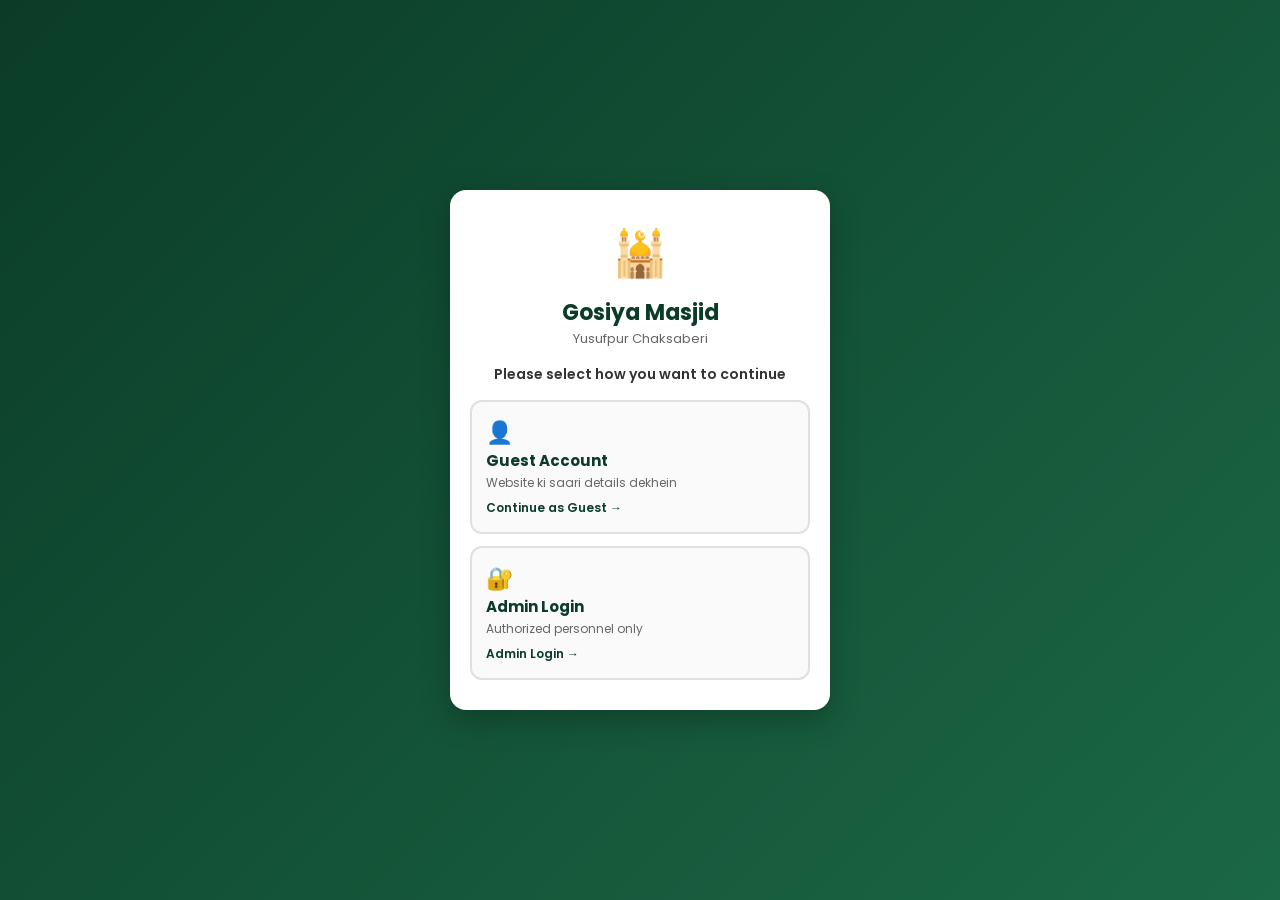
==== commit 1a4e6e2c: "Update index.html" ====
--- a/index.html
+++ b/index.html
@@ -1,1005 +1,2589 @@
 <!DOCTYPE html>
 <html lang="en">
 <head>
-    <meta charset="UTF-8">
-    <meta name="viewport" content="width=device-width, initial-scale=1.0">
-    <title>Gosiya Masjid</title>
-    <meta name="description" content="Gosiya Masjid Official Website">
-    <link href="https://fonts.googleapis.com/css2?family=Poppins:wght@300;400;600;700&display=swap" rel="stylesheet">
-    <style>
-        * {
-            margin: 0;
-            padding: 0;
-            box-sizing: border-box;
-            font-family: 'Poppins', sans-serif;
-        }
-
-        body {
-            background-color: #f4f7f6;
-            color: #333;
-            min-height: 100vh;
-        }
-
-        /* WELCOME SCREEN */
-        .welcome-screen {
-            position: fixed;
-            top: 0;
-            left: 0;
-            width: 100%;
-            height: 100%;
-            background: linear-gradient(135deg, #0b3c28, #1b6845);
-            display: flex;
-            align-items: center;
-            justify-content: center;
-            z-index: 1000;
-            padding: 20px;
-        }
-
-        .welcome-box {
-            background: #fff;
-            padding: 30px 20px;
-            border-radius: 16px;
-            text-align: center;
-            max-width: 380px;
-            width: 100%;
-            box-shadow: 0 10px 30px rgba(0,0,0,0.25);
-        }
-
-        .masjid-logo {
-            font-size: 45px;
-            margin-bottom: 8px;
-        }
-
-        .welcome-box h1 {
-            color: #0b3c28;
-            font-size: 22px;
-            margin-bottom: 4px;
-        }
-
-        .welcome-text {
-            color: #666;
-            font-size: 13px;
-        }
-
-        .choose-text {
-            margin: 15px 0;
-            font-weight: 600;
-            color: #333;
-            font-size: 14px;
-        }
-
-        .account-options {
-            display: flex;
-            flex-direction: column;
-            gap: 12px;
-        }
-
-        .account-card {
-            border: 2px solid #e0e0e0;
-            background: #fafafa;
-            padding: 14px;
-            border-radius: 12px;
-            cursor: pointer;
-            text-align: left;
-            transition: all 0.25s;
-        }
-
-        .account-card:hover {
-            border-color: #0b3c28;
-            background: #eef6f2;
-        }
-
-        .account-icon {
-            font-size: 22px;
-            margin-bottom: 4px;
-        }
-
-        .account-card h2 {
-            font-size: 15px;
-            color: #0b3c28;
-        }
-
-        .account-card p {
-            font-size: 12px;
-            color: #666;
-            margin: 2px 0 6px;
-        }
-
-        .account-card span {
-            font-size: 12px;
-            font-weight: 600;
-            color: #0b3c28;
-        }
-
-        /* POPUP OVERLAYS */
-        .modal-overlay {
-            display: none;
-            position: fixed;
-            top: 0;
-            left: 0;
-            width: 100%;
-            height: 100%;
-            background: rgba(0,0,0,0.65);
-            align-items: center;
-            justify-content: center;
-            z-index: 1200;
-            padding: 20px;
-        }
-
-        .modal-box {
-            background: #fff;
-            padding: 25px 20px;
-            border-radius: 16px;
-            max-width: 440px;
-            width: 100%;
-            position: relative;
-            animation: popIn 0.25s ease-out;
-            max-height: 85vh;
-            overflow-y: auto;
-        }
-
-        @keyframes popIn {
-            from { transform: scale(0.9); opacity: 0; }
-            to { transform: scale(1); opacity: 1; }
-        }
-
-        .close-btn {
-            position: absolute;
-            top: 12px;
-            right: 15px;
-            background: #eef2f0;
-            border: none;
-            font-size: 18px;
-            width: 32px;
-            height: 32px;
-            border-radius: 50%;
-            cursor: pointer;
-            display: flex;
-            align-items: center;
-            justify-content: center;
-            font-weight: bold;
-            color: #333;
-        }
-
-        /* MAIN APP SHELL */
-        .website-container {
-            display: none;
-        }
-
-        .main-header {
-            background: #0b3c28;
-            color: #fff;
-            padding: 16px 20px;
-            display: flex;
-            justify-content: space-between;
-            align-items: center;
-            position: sticky;
-            top: 0;
-            z-index: 100;
-        }
-
-        .logo-area {
-            display: flex;
-            align-items: center;
-            gap: 10px;
-        }
-
-        .logo-icon {
-            font-size: 26px;
-        }
-
-        .hero-banner {
-            background: linear-gradient(135deg, #0b3c28, #1b6845);
-            color: #fff;
-            text-align: center;
-            padding: 30px 20px;
-        }
-
-        .welcome-badge {
-            background: rgba(255,255,255,0.18);
-            padding: 5px 12px;
-            border-radius: 20px;
-            font-size: 12px;
-        }
-
-        .hero-banner h1 {
-            font-size: 22px;
-            margin: 10px 0 4px;
-        }
-
-        .hero-banner p {
-            font-size: 13px;
-            opacity: 0.85;
-        }
-
-        /* GRID MENU */
-        .menu-section {
-            padding: 25px 15px;
-            max-width: 600px;
-            margin: 0 auto;
-        }
-
-        .section-title {
-            text-align: center;
-            margin-bottom: 20px;
-        }
-
-        .section-title span {
-            color: #0b3c28;
-            font-size: 11px;
-            font-weight: 700;
-            text-transform: uppercase;
-        }
-
-        .section-title h2 {
-            font-size: 20px;
-            color: #111;
-        }
-
-        .app-grid {
-            display: grid;
-            grid-template-columns: repeat(2, 1fr);
-            gap: 14px;
-        }
-
-        .app-card {
-            background: #fff;
-            padding: 20px 12px;
-            border-radius: 14px;
-            text-align: center;
-            text-decoration: none;
-            color: #333;
-            box-shadow: 0 4px 14px rgba(0,0,0,0.06);
-            border: 1px solid #edf1f0;
-            cursor: pointer;
-            transition: transform 0.2s, box-shadow 0.2s;
-        }
-
-        .app-card:active {
-            transform: scale(0.97);
-        }
-
-        .app-card div {
-            font-size: 30px;
-            margin-bottom: 8px;
-        }
-
-        .app-card h3 {
-            font-size: 14px;
-            color: #0b3c28;
-            margin-bottom: 3px;
-        }
-
-        .app-card p {
-            font-size: 11px;
-            color: #777;
-        }
-
-        /* TABLES */
-        .custom-table {
-            width: 100%;
-            border-collapse: collapse;
-            margin-top: 15px;
-            border-radius: 8px;
-            overflow: hidden;
-        }
-
-        .custom-table th, .custom-table td {
-            padding: 12px 14px;
-            text-align: left;
-            font-size: 13px;
-            border-bottom: 1px solid #eee;
-        }
-
-        .custom-table th {
-            background: #0b3c28;
-            color: #fff;
-        }
-
-        /* CARDS INSIDE POPUP */
-        .item-list {
-            display: flex;
-            flex-direction: column;
-            gap: 12px;
-            margin-top: 15px;
-        }
-
-        .info-item {
-            background: #f8faf9;
-            border: 1px solid #e2e8e5;
-            border-left: 4px solid #0b3c28;
-            padding: 12px 14px;
-            border-radius: 8px;
-            text-align: left;
-        }
-
-        .info-item h4 {
-            font-size: 14px;
-            color: #0b3c28;
-            margin-bottom: 4px;
-        }
-
-        .info-item p {
-            font-size: 12px;
-            color: #555;
-            line-height: 1.4;
-        }
-
-        .info-item small {
-            display: block;
-            margin-top: 6px;
-            color: #888;
-            font-size: 10px;
-        }
-
-        /* HISAB STATS GRID */
-        .stats-grid {
-            display: grid;
-            grid-template-columns: 1fr 1fr;
-            gap: 10px;
-            margin-top: 15px;
-        }
-
-        .stat-card {
-            padding: 12px;
-            border-radius: 10px;
-            text-align: center;
-        }
-
-        .stat-card h4 {
-            font-size: 11px;
-            text-transform: uppercase;
-            margin-bottom: 4px;
-        }
-
-        .stat-card p {
-            font-size: 16px;
-            font-weight: bold;
-        }
-
-        .stat-income {
-            background: #e8f7ee;
-            color: #0b8043;
-            border: 1px solid #c2e8d0;
-        }
-
-        .stat-expense {
-            background: #fdf2f2;
-            color: #d93025;
-            border: 1px solid #f9cccc;
-        }
-
-        .stat-balance {
-            grid-column: span 2;
-            background: #eef6f2;
-            color: #0b3c28;
-            border: 1px solid #badcc9;
-        }
-
-        /* DONATION BOX */
-        .donation-box {
-            text-align: center;
-            background: #fafafa;
-            border: 1px solid #e0e0e0;
-            padding: 16px;
-            border-radius: 12px;
-            margin-top: 15px;
-        }
-
-        .upi-badge {
-            background: #eef6f2;
-            color: #0b3c28;
-            padding: 8px 12px;
-            border-radius: 8px;
-            display: inline-block;
-            font-weight: 600;
-            font-size: 13px;
-            margin: 10px 0;
-            word-break: break-all;
-        }
-
-        .copy-btn {
-            background: #0b3c28;
-            color: #fff;
-            border: none;
-            padding: 6px 12px;
-            border-radius: 6px;
-            font-size: 11px;
-            cursor: pointer;
-            margin-left: 6px;
-        }
-
-        .bank-details {
-            text-align: left;
-            font-size: 12px;
-            background: #fff;
-            padding: 12px;
-            border-radius: 8px;
-            margin-top: 12px;
-            border: 1px dashed #bbb;
-            line-height: 1.6;
-        }
-
-        /* CONTACT LIST */
-        .contact-item {
-            background: #f8faf9;
-            border: 1px solid #e2e8e5;
-            padding: 12px 14px;
-            border-radius: 10px;
-            display: flex;
-            justify-content: space-between;
-            align-items: center;
-        }
-
-        .contact-item div h4 {
-            font-size: 14px;
-            color: #0b3c28;
-        }
-
-        .contact-item div p {
-            font-size: 11px;
-            color: #777;
-        }
-
-        .call-btn {
-            background: #0b3c28;
-            color: #fff;
-            text-decoration: none;
-            padding: 7px 12px;
-            border-radius: 6px;
-            font-size: 12px;
-            font-weight: 600;
-            display: flex;
-            align-items: center;
-            gap: 4px;
-        }
-
-        /* FORMS */
-        .modal-box form {
-            display: flex;
-            flex-direction: column;
-            gap: 10px;
-            text-align: left;
-            margin-top: 15px;
-        }
-
-        .modal-box label {
-            font-size: 13px;
-            font-weight: 600;
-        }
-
-        .modal-box input, .modal-box textarea {
-            padding: 10px;
-            border-radius: 8px;
-            border: 1px solid #ccc;
-            font-size: 13px;
-        }
-
-        .modal-box textarea {
-            resize: vertical;
-            min-height: 80px;
-        }
-
-        .submit-button {
-            padding: 12px;
-            background: #0b3c28;
-            color: #fff;
-            border: none;
-            border-radius: 8px;
-            font-weight: 600;
-            cursor: pointer;
-            margin-top: 8px;
-        }
-
-        /* COMPLAINT INBOX ITEM (ADMIN) */
-        .complaint-item {
-            background: #fff;
-            border: 1px solid #ddd;
-            border-left: 4px solid #d93025;
-            padding: 12px;
-            border-radius: 8px;
-            margin-bottom: 10px;
-            text-align: left;
-            position: relative;
-        }
-
-        .complaint-item h4 {
-            font-size: 13px;
-            color: #111;
-        }
-
-        .complaint-item p {
-            font-size: 12px;
-            color: #444;
-            margin-top: 4px;
-            line-height: 1.4;
-        }
-
-        .complaint-item small {
-            color: #777;
-            font-size: 11px;
-            display: block;
-            margin-top: 6px;
-        }
-
-        .delete-btn {
-            position: absolute;
-            top: 10px;
-            right: 10px;
-            background: #ffebeb;
-            color: #d93025;
-            border: 1px solid #f5c2c2;
-            padding: 2px 6px;
-            font-size: 10px;
-            border-radius: 4px;
-            cursor: pointer;
-        }
-    </style>
+<meta charset="UTF-8">
+<meta name="viewport" content="width=device-width, initial-scale=1.0">
+<title>Gosiya Masjid</title>
+<meta name="description" content="Gosiya Masjid Official Website">
+
+<link href="https://fonts.googleapis.com/css2?family=Poppins:wght@300;400;600;700&display=swap" rel="stylesheet">
+
+<style>
+*{
+    margin:0;
+    padding:0;
+    box-sizing:border-box;
+    font-family:'Poppins',sans-serif;
+}
+
+body{
+    background:#f4f7f6;
+    color:#333;
+    min-height:100vh;
+}
+
+button,input,textarea{
+    font-family:inherit;
+}
+
+/* WELCOME */
+.welcome-screen{
+    position:fixed;
+    inset:0;
+    background:linear-gradient(135deg,#0b3c28,#1b6845);
+    display:flex;
+    align-items:center;
+    justify-content:center;
+    z-index:1000;
+    padding:20px;
+}
+
+.welcome-box{
+    background:#fff;
+    padding:30px 20px;
+    border-radius:16px;
+    text-align:center;
+    max-width:380px;
+    width:100%;
+    box-shadow:0 10px 30px rgba(0,0,0,.25);
+}
+
+.masjid-logo{
+    font-size:45px;
+    margin-bottom:8px;
+}
+
+.welcome-box h1{
+    color:#0b3c28;
+    font-size:22px;
+}
+
+.welcome-text{
+    color:#666;
+    font-size:13px;
+}
+
+.choose-text{
+    margin:15px 0;
+    font-weight:600;
+    font-size:14px;
+}
+
+.account-options{
+    display:flex;
+    flex-direction:column;
+    gap:12px;
+}
+
+.account-card{
+    border:2px solid #e0e0e0;
+    background:#fafafa;
+    padding:14px;
+    border-radius:12px;
+    cursor:pointer;
+    text-align:left;
+}
+
+.account-card:hover{
+    border-color:#0b3c28;
+    background:#eef6f2;
+}
+
+.account-icon{
+    font-size:22px;
+}
+
+.account-card h2{
+    font-size:15px;
+    color:#0b3c28;
+}
+
+.account-card p{
+    font-size:12px;
+    color:#666;
+    margin:2px 0 6px;
+}
+
+.account-card span{
+    font-size:12px;
+    font-weight:600;
+    color:#0b3c28;
+}
+
+/* MODAL */
+.modal-overlay{
+    display:none;
+    position:fixed;
+    inset:0;
+    background:rgba(0,0,0,.65);
+    align-items:center;
+    justify-content:center;
+    z-index:1200;
+    padding:20px;
+}
+
+.modal-box{
+    background:#fff;
+    padding:25px 20px;
+    border-radius:16px;
+    max-width:500px;
+    width:100%;
+    position:relative;
+    max-height:90vh;
+    overflow-y:auto;
+}
+
+.close-btn{
+    position:absolute;
+    top:12px;
+    right:15px;
+    background:#eef2f0;
+    border:none;
+    font-size:18px;
+    width:32px;
+    height:32px;
+    border-radius:50%;
+    cursor:pointer;
+}
+
+/* HEADER */
+.website-container{
+    display:none;
+}
+
+.main-header{
+    background:#0b3c28;
+    color:#fff;
+    padding:16px 20px;
+    display:flex;
+    justify-content:space-between;
+    align-items:center;
+    position:sticky;
+    top:0;
+    z-index:100;
+}
+
+.logo-area{
+    display:flex;
+    align-items:center;
+    gap:10px;
+}
+
+.logo-icon{
+    font-size:26px;
+}
+
+.hero-banner{
+    background:linear-gradient(135deg,#0b3c28,#1b6845);
+    color:#fff;
+    text-align:center;
+    padding:30px 20px;
+}
+
+.welcome-badge{
+    background:rgba(255,255,255,.18);
+    padding:5px 12px;
+    border-radius:20px;
+    font-size:12px;
+}
+
+.hero-banner h1{
+    font-size:22px;
+    margin:10px 0 4px;
+}
+
+.hero-banner p{
+    font-size:13px;
+}
+
+/* MENU */
+.menu-section{
+    padding:25px 15px;
+    max-width:600px;
+    margin:auto;
+}
+
+.section-title{
+    text-align:center;
+    margin-bottom:20px;
+}
+
+.section-title span{
+    color:#0b3c28;
+    font-size:11px;
+    font-weight:700;
+    text-transform:uppercase;
+}
+
+.section-title h2{
+    font-size:20px;
+    color:#111;
+}
+
+.app-grid{
+    display:grid;
+    grid-template-columns:repeat(2,1fr);
+    gap:14px;
+}
+
+.app-card{
+    background:#fff;
+    padding:20px 12px;
+    border-radius:14px;
+    text-align:center;
+    text-decoration:none;
+    color:#333;
+    box-shadow:0 4px 14px rgba(0,0,0,.06);
+    border:1px solid #edf1f0;
+    cursor:pointer;
+}
+
+.app-card:active{
+    transform:scale(.97);
+}
+
+.app-card div{
+    font-size:30px;
+    margin-bottom:8px;
+}
+
+.app-card h3{
+    font-size:14px;
+    color:#0b3c28;
+}
+
+.app-card p{
+    font-size:11px;
+    color:#777;
+}
+
+/* TABLE */
+.custom-table{
+    width:100%;
+    border-collapse:collapse;
+    margin-top:15px;
+}
+
+.custom-table th,
+.custom-table td{
+    padding:12px 14px;
+    text-align:left;
+    font-size:13px;
+    border-bottom:1px solid #eee;
+}
+
+.custom-table th{
+    background:#0b3c28;
+    color:#fff;
+}
+
+/* ITEMS */
+.item-list{
+    display:flex;
+    flex-direction:column;
+    gap:12px;
+    margin-top:15px;
+}
+
+.info-item{
+    background:#f8faf9;
+    border:1px solid #e2e8e5;
+    border-left:4px solid #0b3c28;
+    padding:12px 14px;
+    border-radius:8px;
+}
+
+.info-item h4{
+    font-size:14px;
+    color:#0b3c28;
+}
+
+.info-item p{
+    font-size:12px;
+    color:#555;
+    line-height:1.4;
+}
+
+.info-item small{
+    display:block;
+    margin-top:6px;
+    color:#888;
+    font-size:10px;
+}
+
+/* STATS */
+.stats-grid{
+    display:grid;
+    grid-template-columns:1fr 1fr;
+    gap:10px;
+    margin-top:15px;
+}
+
+.stat-card{
+    padding:12px;
+    border-radius:10px;
+    text-align:center;
+}
+
+.stat-card h4{
+    font-size:11px;
+    text-transform:uppercase;
+}
+
+.stat-card p{
+    font-size:16px;
+    font-weight:bold;
+}
+
+.stat-income{
+    background:#e8f7ee;
+    color:#0b8043;
+}
+
+.stat-expense{
+    background:#fdf2f2;
+    color:#d93025;
+}
+
+.stat-balance{
+    grid-column:span 2;
+    background:#eef6f2;
+    color:#0b3c28;
+}
+
+/* DONATION */
+.donation-box{
+    text-align:center;
+    background:#fafafa;
+    border:1px solid #e0e0e0;
+    padding:16px;
+    border-radius:12px;
+    margin-top:15px;
+}
+
+.upi-badge{
+    background:#eef6f2;
+    color:#0b3c28;
+    padding:8px 12px;
+    border-radius:8px;
+    display:inline-block;
+    font-weight:600;
+    font-size:13px;
+    margin:10px 0;
+}
+
+.copy-btn{
+    background:#0b3c28;
+    color:#fff;
+    border:none;
+    padding:6px 12px;
+    border-radius:6px;
+    cursor:pointer;
+}
+
+.bank-details{
+    text-align:left;
+    font-size:12px;
+    background:#fff;
+    padding:12px;
+    border-radius:8px;
+    margin-top:12px;
+    border:1px dashed #bbb;
+    line-height:1.6;
+}
+
+/* CONTACT */
+.contact-item{
+    background:#f8faf9;
+    border:1px solid #e2e8e5;
+    padding:12px 14px;
+    border-radius:10px;
+    display:flex;
+    justify-content:space-between;
+    align-items:center;
+}
+
+.contact-item h4{
+    font-size:14px;
+    color:#0b3c28;
+}
+
+.contact-item p{
+    font-size:11px;
+    color:#777;
+}
+
+.call-btn{
+    background:#0b3c28;
+    color:#fff;
+    text-decoration:none;
+    padding:7px 12px;
+    border-radius:6px;
+    font-size:12px;
+}
+
+/* FORMS */
+.modal-box form{
+    display:flex;
+    flex-direction:column;
+    gap:10px;
+    margin-top:15px;
+}
+
+.modal-box label{
+    font-size:13px;
+    font-weight:600;
+}
+
+.modal-box input,
+.modal-box textarea{
+    padding:10px;
+    border-radius:8px;
+    border:1px solid #ccc;
+    font-size:13px;
+}
+
+.modal-box textarea{
+    min-height:80px;
+}
+
+.submit-button{
+    padding:12px;
+    background:#0b3c28;
+    color:#fff;
+    border:none;
+    border-radius:8px;
+    font-weight:600;
+    cursor:pointer;
+}
+
+/* ADMIN */
+.role-badge{
+    display:inline-block;
+    padding:5px 12px;
+    border-radius:20px;
+    font-size:11px;
+    font-weight:bold;
+    margin-top:5px;
+}
+
+.super-role{
+    background:#ffe7e7;
+    color:#c62828;
+}
+
+.manager-role{
+    background:#fff3d6;
+    color:#a56700;
+}
+
+.editor-role{
+    background:#e4f5e9;
+    color:#16723a;
+}
+
+.admin-section{
+    background:#f8faf9;
+    border:1px solid #e2e8e5;
+    border-radius:12px;
+    padding:15px;
+    margin-top:15px;
+}
+
+.admin-section h4{
+    color:#0b3c28;
+    margin-bottom:10px;
+}
+
+.admin-btn{
+    width:100%;
+    padding:11px;
+    margin-top:8px;
+    border:none;
+    border-radius:8px;
+    background:#0b3c28;
+    color:#fff;
+    cursor:pointer;
+}
+
+.admin-btn.danger{
+    background:#d93025;
+}
+
+.admin-btn.secondary{
+    background:#555;
+}
+
+.locked-box{
+    background:#fff1f1;
+    border:1px solid #f2caca;
+    color:#b3261e;
+    padding:12px;
+    border-radius:8px;
+    font-size:12px;
+    margin-top:10px;
+}
+
+/* COMPLAINT */
+.complaint-item{
+    background:#fff;
+    border:1px solid #ddd;
+    border-left:4px solid #d93025;
+    padding:12px;
+    border-radius:8px;
+    margin-bottom:10px;
+    position:relative;
+}
+
+.complaint-item h4{
+    font-size:13px;
+}
+
+.complaint-item p{
+    font-size:12px;
+    margin-top:4px;
+}
+
+.complaint-item small{
+    color:#777;
+    font-size:11px;
+}
+
+.delete-btn{
+    position:absolute;
+    top:10px;
+    right:10px;
+    background:#ffebeb;
+    color:#d93025;
+    border:1px solid #f5c2c2;
+    padding:3px 7px;
+    font-size:10px;
+    border-radius:4px;
+    cursor:pointer;
+}
+</style>
 </head>
+
 <body>
 
-    <!-- WELCOME SCREEN -->
-    <div id="welcomeScreen" class="welcome-screen">
-        <div class="welcome-box">
-            <div class="masjid-logo">🕌</div>
-            <h1>Gosiya Masjid</h1>
-            <p class="welcome-text">Yusufpur Chaksaberi</p>
-            <p class="choose-text">Please select how you want to continue</p>
-            <div class="account-options">
-                <button class="account-card" onclick="enterGuest()">
-                    <div class="account-icon">👤</div>
-                    <h2>Guest Account</h2>
-                    <p>Website ki saari details dekhein</p>
-                    <span>Continue as Guest →</span>
-                </button>
-                <button class="account-card" onclick="openModal('adminModal')">
-                    <div class="account-icon">🔐</div>
-                    <h2>Admin Login</h2>
-                    <p>Website update & complaints check karein</p>
-                    <span>Admin Login →</span>
-                </button>
-            </div>
+<!-- WELCOME -->
+<div id="welcomeScreen" class="welcome-screen">
+
+    <div class="welcome-box">
+
+        <div class="masjid-logo">🕌</div>
+
+        <h1>Gosiya Masjid</h1>
+
+        <p class="welcome-text">
+            Yusufpur Chaksaberi
+        </p>
+
+        <p class="choose-text">
+            Please select how you want to continue
+        </p>
+
+        <div class="account-options">
+
+            <button class="account-card" onclick="enterGuest()">
+                <div class="account-icon">👤</div>
+                <h2>Guest Account</h2>
+                <p>Website ki saari details dekhein</p>
+                <span>Continue as Guest →</span>
+            </button>
+
+            <button class="account-card"
+                    onclick="openModal('adminModal')">
+
+                <div class="account-icon">🔐</div>
+
+                <h2>Admin Login</h2>
+
+                <p>
+                    Authorized personnel only
+                </p>
+
+                <span>
+                    Admin Login →
+                </span>
+
+            </button>
+
         </div>
     </div>
-
-    <!-- MAIN APP SCREEN -->
-    <div id="publicWebsite" class="website-container">
-        <header class="main-header">
-            <div class="logo-area">
-                <div class="logo-icon">🕌</div>
-                <div>
-                    <h2 style="font-size:17px;">Gosiya Masjid</h2>
-                    <small style="opacity:0.8; font-size:11px;">Yusufpur Chaksaberi</small>
-                </div>
+</div>
+
+
+<!-- WEBSITE -->
+<div id="publicWebsite" class="website-container">
+
+<header class="main-header">
+
+    <div class="logo-area">
+
+        <div class="logo-icon">🕌</div>
+
+        <div>
+            <h2 style="font-size:17px;">
+                Gosiya Masjid
+            </h2>
+
+            <small style="opacity:.8;font-size:11px;">
+                Yusufpur Chaksaberi
+            </small>
+        </div>
+
+    </div>
+
+    <button
+        onclick="location.reload()"
+        style="background:none;border:none;color:#fff;font-size:20px;">
+        🔄
+    </button>
+
+</header>
+
+
+<div class="hero-banner">
+
+    <span class="welcome-badge">
+        🕌 Assalamu Alaikum
+    </span>
+
+    <h1>
+        Welcome to Portal
+    </h1>
+
+    <p>
+        Neeche diye gaye kisi bhi option par tap karein
+    </p>
+
+</div>
+
+
+<section class="menu-section">
+
+<div class="section-title">
+
+    <span>
+        Quick Access
+    </span>
+
+    <h2>
+        Masjid Menu
+    </h2>
+
+</div>
+
+
+<div class="app-grid">
+
+<div class="app-card"
+     onclick="openModal('namazModal')">
+
+    <div>🕋</div>
+
+    <h3>Namaz</h3>
+
+    <p>Auqaat-e-Namaz</p>
+
+</div>
+
+
+<div class="app-card"
+     onclick="openModal('donationModal')">
+
+    <div>💰</div>
+
+    <h3>Chanda / Donate</h3>
+
+    <p>Online Payment</p>
+
+</div>
+
+
+<div class="app-card"
+     onclick="openModal('hisabModal')">
+
+    <div>📊</div>
+
+    <h3>Hisaab-Kitab</h3>
+
+    <p>Aamad-o-Kharch</p>
+
+</div>
+
+
+<div class="app-card"
+     onclick="openModal('complaintModal')">
+
+    <div>✍️</div>
+
+    <h3>Shikayat / Mashwara</h3>
+
+    <p>Register Complaint</p>
+
+</div>
+
+
+<div class="app-card"
+     onclick="openModal('noticesModal')">
+
+    <div>📢</div>
+
+    <h3>Announcements</h3>
+
+    <p>Zaroori Ittila</p>
+
+</div>
+
+
+<div class="app-card"
+     onclick="openModal('eventsModal')">
+
+    <div>📅</div>
+
+    <h3>Events</h3>
+
+    <p>Upcoming Programs</p>
+
+</div>
+
+
+<a href="https://maps.app.goo.gl/rRJxzmta6CRW4sUPA?g_st=ic"
+   target="_blank"
+   class="app-card">
+
+    <div>📍</div>
+
+    <h3>Location</h3>
+
+    <p>Google Maps</p>
+
+</a>
+
+
+<div class="app-card"
+     onclick="openModal('contactModal')">
+
+    <div>📞</div>
+
+    <h3>Contact</h3>
+
+    <p>Rabta Karein</p>
+
+</div>
+
+
+<div class="app-card"
+     onclick="openModal('adminModal')">
+
+    <div>🔐</div>
+
+    <h3>Admin Panel</h3>
+
+    <p>Manage & Inbox</p>
+
+</div>
+
+</div>
+</section>
+</div>
+
+
+<!-- NAMAZ -->
+<div id="namazModal" class="modal-overlay">
+
+<div class="modal-box">
+
+<button class="close-btn"
+onclick="closeModal('namazModal')">
+✕
+</button>
+
+<div style="text-align:center">
+
+<span style="font-size:30px">🕋</span>
+
+<h3 style="color:#0b3c28">
+Namaz Timings
+</h3>
+
+<small>
+Jamat ke naye auqaat
+</small>
+
+</div>
+
+<table class="custom-table">
+
+<thead>
+<tr>
+<th>Namaz</th>
+<th>Jamat Time</th>
+</tr>
+</thead>
+
+<tbody id="namazTable">
+
+<tr>
+<td><strong>Fajr</strong></td>
+<td>5:10 AM</td>
+</tr>
+
+<tr>
+<td><strong>Zohar</strong></td>
+<td>1:30 PM</td>
+</tr>
+
+<tr>
+<td><strong>Asr</strong></td>
+<td>5:30 PM</td>
+</tr>
+
+<tr>
+<td><strong>Maghrib</strong></td>
+<td>7:04 PM</td>
+</tr>
+
+<tr>
+<td><strong>Isha</strong></td>
+<td>9:00 PM</td>
+</tr>
+
+<tr>
+<td><strong>Juma</strong></td>
+<td>1:45 PM</td>
+</tr>
+
+</tbody>
+
+</table>
+
+</div>
+</div>
+
+
+<!-- DONATION -->
+<div id="donationModal" class="modal-overlay">
+
+<div class="modal-box">
+
+<button class="close-btn"
+onclick="closeModal('donationModal')">
+✕
+</button>
+
+<div style="text-align:center">
+
+<span style="font-size:30px">💰</span>
+
+<h3 style="color:#0b3c28">
+Masjid Donation / Chanda
+</h3>
+
+<small>
+Masjid ke taawun ke liye online payment karein
+</small>
+
+</div>
+
+<div class="donation-box">
+
+<p style="font-size:12px">
+GPay / PhonePe / Paytm ke liye UPI ID:
+</p>
+
+<div class="upi-badge">
+
+<span id="upiText">
+gosiyamasjid@upi
+</span>
+
+<button class="copy-btn"
+onclick="copyUPI()">
+Copy
+</button>
+
+</div>
+
+<p id="copyStatus"
+style="display:none;font-size:11px;color:green">
+✅ Copied!
+</p>
+
+<div class="bank-details">
+
+<strong>
+Bank Account Details:
+</strong>
+
+<br>
+
+• <b>Account Name:</b>
+<span id="bankName">
+Gosiya Masjid Committee
+</span>
+
+<br>
+
+• <b>Account Number:</b>
+<span id="accountNumber">
+XXXXXXXXXXXX
+</span>
+
+<br>
+
+• <b>IFSC Code:</b>
+<span id="ifscCode">
+SBIN000XXXX
+</span>
+
+<br>
+
+• <b>Bank Name:</b>
+<span id="bankName2">
+State Bank of India
+</span>
+
+</div>
+
+</div>
+</div>
+</div>
+
+
+<!-- HISAB -->
+<div id="hisabModal" class="modal-overlay">
+
+<div class="modal-box">
+
+<button class="close-btn"
+onclick="closeModal('hisabModal')">
+✕
+</button>
+
+<div style="text-align:center">
+
+<span style="font-size:30px">📊</span>
+
+<h3 style="color:#0b3c28">
+Masjid Hisaab-Kitab
+</h3>
+
+<small>
+Monthly Financial Summary
+</small>
+
+</div>
+
+
+<div class="stats-grid">
+
+<div class="stat-card stat-income">
+
+<h4>
+Kul Aamad
+</h4>
+
+<p id="incomeAmount">
+₹ 45,000
+</p>
+
+</div>
+
+
+<div class="stat-card stat-expense">
+
+<h4>
+Kul Kharch
+</h4>
+
+<p id="expenseAmount">
+₹ 32,500
+</p>
+
+</div>
+
+
+<div class="stat-card stat-balance">
+
+<h4>
+Masjid Balance
+</h4>
+
+<p id="balanceAmount">
+₹ 12,500
+</p>
+
+</div>
+
+</div>
+
+<table class="custom-table">
+
+<thead>
+
+<tr>
+<th>Kharch Item</th>
+<th>Raqam</th>
+</tr>
+
+</thead>
+
+<tbody>
+
+<tr>
+<td>Bijli Bill</td>
+<td>₹ 6,500</td>
+</tr>
+
+<tr>
+<td>Imam & Moazzin Tankhwah</td>
+<td>₹ 22,000</td>
+</tr>
+
+<tr>
+<td>Safai & Repairing</td>
+<td>₹ 4,000</td>
+</tr>
+
+</tbody>
+
+</table>
+
+</div>
+</div>
+
+
+<!-- COMPLAINT -->
+<div id="complaintModal" class="modal-overlay">
+
+<div class="modal-box">
+
+<button class="close-btn"
+onclick="closeModal('complaintModal')">
+✕
+</button>
+
+<div style="text-align:center">
+
+<span style="font-size:30px">✍️</span>
+
+<h3 style="color:#0b3c28">
+Shikayat Ya Mashwara
+</h3>
+
+</div>
+
+<form onsubmit="submitComplaint(event)">
+
+<label>
+Aapka Naam
+</label>
+
+<input
+type="text"
+id="compName"
+placeholder="Apna naam"
+required>
+
+
+<label>
+Mobile Number
+</label>
+
+<input
+type="tel"
+id="compPhone"
+placeholder="Mobile number"
+required>
+
+
+<label>
+Shikayat / Mashwara
+</label>
+
+<textarea
+id="compMsg"
+placeholder="Apna message likhein..."
+required></textarea>
+
+
+<button
+type="submit"
+class="submit-button">
+
+Submit Karein
+
+</button>
+
+</form>
+
+<p id="compStatus"
+style="display:none;text-align:center;color:green;font-size:12px">
+✅ Message bhej diya gaya!
+</p>
+
+</div>
+</div>
+
+
+<!-- NOTICES -->
+<div id="noticesModal" class="modal-overlay">
+
+<div class="modal-box">
+
+<button class="close-btn"
+onclick="closeModal('noticesModal')">
+✕
+</button>
+
+<div style="text-align:center">
+
+<span style="font-size:30px">📢</span>
+
+<h3 style="color:#0b3c28">
+Important Announcements
+</h3>
+
+</div>
+
+<div id="noticesContainer"
+class="item-list">
+
+<div class="info-item">
+
+<h4>
+🕌 Juma Namaz Pabandagi
+</h4>
+
+<p>
+Tammam hazraat se guzarish hai ki Juma ki namaz ke liye waqt par tashreef layein.
+</p>
+
+<small>
+📌 Masjid Committee
+</small>
+
+</div>
+
+<div class="info-item">
+
+<h4>
+🧼 Safai Ka Khas Khayal
+</h4>
+
+<p>
+Wazu khane aur masjid ke sahan me safai ka khas khayal rakhein.
+</p>
+
+<small>
+📌 Notice Board
+</small>
+
+</div>
+
+</div>
+</div>
+</div>
+
+
+<!-- EVENTS -->
+<div id="eventsModal" class="modal-overlay">
+
+<div class="modal-box">
+
+<button class="close-btn"
+onclick="closeModal('eventsModal')">
+✕
+</button>
+
+<div style="text-align:center">
+
+<span style="font-size:30px">📅</span>
+
+<h3 style="color:#0b3c28">
+Upcoming Events
+</h3>
+
+</div>
+
+<div id="eventsContainer"
+class="item-list">
+
+<div class="info-item">
+
+<h4>
+📖 Dars-e-Quran / Hadees
+</h4>
+
+<p>
+Har Ravivar Sunday Isha ki namaz ke baad dars.
+</p>
+
+<small>
+⏰ Har Sunday
+</small>
+
+</div>
+
+<div class="info-item">
+
+<h4>
+🌙 Shab-e-Juma Majlis
+</h4>
+
+<p>
+Jumerat ko baad namaz-e-Maghrib zikr aur dua.
+</p>
+
+<small>
+⏰ Har Jumerat
+</small>
+
+</div>
+
+</div>
+</div>
+</div>
+
+
+<!-- CONTACT -->
+<div id="contactModal" class="modal-overlay">
+
+<div class="modal-box">
+
+<button class="close-btn"
+onclick="closeModal('contactModal')">
+✕
+</button>
+
+<div style="text-align:center">
+
+<span style="font-size:30px">📞</span>
+
+<h3 style="color:#0b3c28">
+Masjid Contacts
+</h3>
+
+</div>
+
+<div class="item-list">
+
+<div class="contact-item">
+
+<div>
+<h4>Imam Sahab</h4>
+<p>79994 65053</p>
+</div>
+
+<a href="tel:7999465053"
+class="call-btn">
+📞 Call
+</a>
+
+</div>
+
+
+<div class="contact-item">
+
+<div>
+<h4>Khazanchi</h4>
+<p>+91 8851-165979</p>
+</div>
+
+<a href="tel:+918851165979"
+class="call-btn">
+📞 Call
+</a>
+
+</div>
+
+
+<div class="contact-item">
+
+<div>
+<h4>Main Accountant</h4>
+<p>+91 74889 87940</p>
+</div>
+
+<a href="tel:+917488987940"
+class="call-btn">
+📞 Call
+</a>
+
+</div>
+
+</div>
+</div>
+</div>
+
+
+<!-- LOGIN -->
+<div id="adminModal" class="modal-overlay">
+
+<div class="modal-box">
+
+<button class="close-btn"
+onclick="closeModal('adminModal')">
+✕
+</button>
+
+<div style="text-align:center">
+
+<span style="font-size:30px">
+🔐
+</span>
+
+<h3 style="color:#0b3c28">
+Admin Login
+</h3>
+
+<small>
+Authorized personnel only
+</small>
+
+</div>
+
+<form onsubmit="adminLogin(event)">
+
+<label>
+Username
+</label>
+
+<input
+type="text"
+id="username"
+placeholder="Username"
+required>
+
+
+<label>
+Password
+</label>
+
+<input
+type="password"
+id="password"
+placeholder="Password"
+required>
+
+
+<button
+type="submit"
+class="submit-button">
+
+Login
+
+</button>
+
+</form>
+
+<p id="loginMessage"
+style="text-align:center;font-size:12px;margin-top:10px">
+</p>
+
+</div>
+</div>
+
+
+<!-- ADMIN DASHBOARD -->
+<div id="adminDashboardModal"
+class="modal-overlay">
+
+<div class="modal-box">
+
+<button class="close-btn"
+onclick="logoutAdmin()">
+✕
+</button>
+
+<div style="text-align:center">
+
+<span style="font-size:32px">
+🛡️
+</span>
+
+<h3 style="color:#0b3c28">
+Admin Dashboard
+</h3>
+
+<div id="currentRoleBadge"></div>
+
+</div>
+
+
+<!-- GENERAL CONTENT -->
+<div class="admin-section">
+
+<h4>
+📝 Information Control
+</h4>
+
+<button
+class="admin-btn"
+onclick="openEditor('namaz')">
+
+🕋 Edit Namaz Timing
+
+</button>
+
+
+<button
+class="admin-btn"
+onclick="openEditor('notice')">
+
+📢 Edit Announcement
+
+</button>
+
+
+<button
+class="admin-btn"
+onclick="openEditor('event')">
+
+📅 Edit Event
+
+</button>
+
+
+<button
+class="admin-btn"
+onclick="openEditor('contact')">
+
+📞 Edit Contact
+
+</button>
+
+</div>
+
+
+<!-- FINANCIAL -->
+<div id="financialSection"
+class="admin-section">
+
+<h4>
+💰 Financial Control
+</h4>
+
+<p style="font-size:12px;color:#666">
+Sirf Super Admin ke liye.
+</p>
+
+<button
+class="admin-btn"
+onclick="openEditor('finance')">
+
+💰 Edit Bank / UPI / Hisaab
+
+</button>
+
+</div>
+
+
+<!-- COMPLAINTS -->
+<div class="admin-section">
+
+<h4>
+📋 Complaints & Mashware
+</h4>
+
+<div id="complaintsContainer">
+</div>
+
+</div>
+
+
+<button
+class="admin-btn secondary"
+onclick="logoutAdmin()">
+
+Logout
+
+</button>
+
+</div>
+</div>
+
+
+<!-- EDITOR -->
+<div id="editorModal"
+class="modal-overlay">
+
+<div class="modal-box">
+
+<button class="close-btn"
+onclick="closeModal('editorModal')">
+✕
+</button>
+
+<h3
+id="editorTitle"
+style="color:#0b3c28">
+Edit
+</h3>
+
+<form
+id="editorForm"
+onsubmit="saveEditor(event)">
+
+<div id="editorFields"></div>
+
+<button
+type="submit"
+class="submit-button">
+
+Save Changes
+
+</button>
+
+</form>
+
+<p id="editorMessage"
+style="text-align:center;font-size:12px">
+</p>
+
+</div>
+</div>
+
+
+<script>
+
+/* =========================
+   BASIC FUNCTIONS
+========================= */
+
+function enterGuest(){
+
+    document.getElementById(
+        "welcomeScreen"
+    ).style.display="none";
+
+    document.getElementById(
+        "publicWebsite"
+    ).style.display="block";
+}
+
+
+function openModal(id){
+
+    document.getElementById(id)
+        .style.display="flex";
+
+}
+
+
+function closeModal(id){
+
+    document.getElementById(id)
+        .style.display="none";
+
+}
+
+
+/* =========================
+   COPY UPI
+========================= */
+
+function copyUPI(){
+
+    const upi =
+        document.getElementById(
+            "upiText"
+        ).innerText;
+
+    navigator.clipboard.writeText(upi)
+    .then(()=>{
+
+        const status =
+            document.getElementById(
+                "copyStatus"
+            );
+
+        status.style.display="block";
+
+        setTimeout(()=>{
+            status.style.display="none";
+        },2000);
+
+    });
+
+}
+
+
+/* =========================
+   DEFAULT DATA
+========================= */
+
+const defaultData = {
+
+    upi:"gosiyamasjid@upi",
+
+    bankName:"Gosiya Masjid Committee",
+
+    accountNumber:"XXXXXXXXXXXX",
+
+    ifsc:"SBIN000XXXX",
+
+    bankName2:"State Bank of India",
+
+    income:"45000",
+
+    expense:"32500",
+
+    balance:"12500"
+
+};
+
+
+/* =========================
+   LOAD DATA
+========================= */
+
+function loadData(){
+
+    let data =
+        JSON.parse(
+            localStorage.getItem(
+                "masjidData"
+            ) || "null"
+        );
+
+    if(!data){
+
+        data = defaultData;
+
+        localStorage.setItem(
+            "masjidData",
+            JSON.stringify(data)
+        );
+
+    }
+
+    document.getElementById(
+        "upiText"
+    ).innerText=data.upi;
+
+    document.getElementById(
+        "bankName"
+    ).innerText=data.bankName;
+
+    document.getElementById(
+        "accountNumber"
+    ).innerText=data.accountNumber;
+
+    document.getElementById(
+        "ifscCode"
+    ).innerText=data.ifsc;
+
+    document.getElementById(
+        "bankName2"
+    ).innerText=data.bankName2;
+
+    document.getElementById(
+        "incomeAmount"
+    ).innerText="₹ "+Number(data.income).toLocaleString("en-IN");
+
+    document.getElementById(
+        "expenseAmount"
+    ).innerText="₹ "+Number(data.expense).toLocaleString("en-IN");
+
+    document.getElementById(
+        "balanceAmount"
+    ).innerText="₹ "+Number(data.balance).toLocaleString("en-IN");
+
+}
+
+
+/* =========================
+   THREE LEVEL USERS
+========================= */
+
+const users = {
+
+    superadmin:{
+        password:"super123",
+        role:"super"
+    },
+
+    manager:{
+        password:"manager123",
+        role:"manager"
+    },
+
+    editor:{
+        password:"editor123",
+        role:"editor"
+    }
+
+};
+
+
+let currentUser = null;
+
+
+/* =========================
+   LOGIN
+========================= */
+
+function adminLogin(e){
+
+    e.preventDefault();
+
+    const username =
+        document.getElementById(
+            "username"
+        ).value.trim();
+
+    const password =
+        document.getElementById(
+            "password"
+        ).value;
+
+    const msg =
+        document.getElementById(
+            "loginMessage"
+        );
+
+
+    if(
+        users[username] &&
+        users[username].password === password
+    ){
+
+        currentUser = {
+
+            username:username,
+
+            role:users[username].role
+
+        };
+
+
+        msg.style.color="green";
+
+        msg.innerText=
+            "Login successful!";
+
+
+        setTimeout(()=>{
+
+            closeModal("adminModal");
+
+            enterGuest();
+
+            setupDashboard();
+
+            loadComplaints();
+
+            openModal(
+                "adminDashboardModal"
+            );
+
+        },500);
+
+
+    }else{
+
+        msg.style.color="red";
+
+        msg.innerText=
+            "Galat username ya password!";
+
+    }
+
+}
+
+
+/* =========================
+   DASHBOARD ROLE
+========================= */
+
+function setupDashboard(){
+
+    const badge =
+        document.getElementById(
+            "currentRoleBadge"
+        );
+
+    const financial =
+        document.getElementById(
+            "financialSection"
+        );
+
+
+    if(currentUser.role==="super"){
+
+        badge.innerHTML =
+            `<span class="role-badge super-role">
+            🔴 SUPER ADMIN
+            </span>`;
+
+        financial.style.display="block";
+
+    }
+
+
+    else if(currentUser.role==="manager"){
+
+        badge.innerHTML =
+            `<span class="role-badge manager-role">
+            🟠 MANAGER
+            </span>`;
+
+        financial.style.display="none";
+
+    }
+
+
+    else if(currentUser.role==="editor"){
+
+        badge.innerHTML =
+            `<span class="role-badge editor-role">
+            🟢 EDITOR
+            </span>`;
+
+        financial.style.display="none";
+
+    }
+
+}
+
+
+/* =========================
+   EDITOR
+========================= */
+
+let editingType="";
+
+
+function openEditor(type){
+
+    if(!currentUser){
+        return;
+    }
+
+
+    /* FINANCE ONLY SUPER */
+
+    if(
+        type==="finance" &&
+        currentUser.role!=="super"
+    ){
+
+        alert(
+            "❌ Sirf Super Admin financial details edit kar sakta hai."
+        );
+
+        return;
+
+    }
+
+
+    editingType=type;
+
+
+    const title =
+        document.getElementById(
+            "editorTitle"
+        );
+
+    const fields =
+        document.getElementById(
+            "editorFields"
+        );
+
+
+    fields.innerHTML="";
+
+
+    /* NAMAZ */
+
+    if(type==="namaz"){
+
+        title.innerText=
+            "🕋 Edit Namaz Timing";
+
+        fields.innerHTML=`
+
+        <label>Fajr</label>
+        <input id="editFajr"
+        value="5:10 AM">
+
+        <label>Zohar</label>
+        <input id="editZohar"
+        value="1:30 PM">
+
+        <label>Asr</label>
+        <input id="editAsr"
+        value="5:30 PM">
+
+        <label>Maghrib</label>
+        <input id="editMaghrib"
+        value="7:04 PM">
+
+        <label>Isha</label>
+        <input id="editIsha"
+        value="9:00 PM">
+
+        <label>Juma</label>
+        <input id="editJuma"
+        value="1:45 PM">
+
+        `;
+
+    }
+
+
+    /* NOTICE */
+
+    if(type==="notice"){
+
+        title.innerText=
+            "📢 Edit Announcement";
+
+        fields.innerHTML=`
+
+        <label>Title</label>
+
+        <input
+        id="noticeTitle"
+        value="🕌 Juma Namaz Pabandagi">
+
+        <label>Details</label>
+
+        <textarea
+        id="noticeText">Tammam hazraat se guzarish hai ki Juma ki namaz ke liye waqt par tashreef layein.</textarea>
+
+        `;
+
+    }
+
+
+    /* EVENT */
+
+    if(type==="event"){
+
+        title.innerText=
+            "📅 Edit Event";
+
+        fields.innerHTML=`
+
+        <label>Event Title</label>
+
+        <input
+        id="eventTitle"
+        value="📖 Dars-e-Quran / Hadees">
+
+        <label>Details</label>
+
+        <textarea
+        id="eventText">Har Ravivar Sunday Isha ki namaz ke baad dars.</textarea>
+
+        `;
+
+    }
+
+
+    /* CONTACT */
+
+    if(type==="contact"){
+
+        title.innerText=
+            "📞 Edit Contact";
+
+        fields.innerHTML=`
+
+        <label>Imam Sahab Number</label>
+
+        <input
+        id="imamPhone"
+        value="7999465053">
+
+        <label>Khazanchi Number</label>
+
+        <input
+        id="khazanchiPhone"
+        value="8851165979">
+
+        <label>Main Accountant Number</label>
+
+        <input
+        id="accountantPhone"
+        value="7488987940">
+
+        `;
+
+    }
+
+
+    /* FINANCE */
+
+    if(type==="finance"){
+
+        title.innerText=
+            "💰 Financial Control";
+
+        let data =
+            JSON.parse(
+                localStorage.getItem(
+                    "masjidData"
+                )
+            );
+
+
+        fields.innerHTML=`
+
+        <label>UPI ID</label>
+
+        <input
+        id="editUPI"
+        value="${data.upi}">
+
+        <label>Account Name</label>
+
+        <input
+        id="editBankName"
+        value="${data.bankName}">
+
+        <label>Account Number</label>
+
+        <input
+        id="editAccount"
+        value="${data.accountNumber}">
+
+        <label>IFSC Code</label>
+
+        <input
+        id="editIFSC"
+        value="${data.ifsc}">
+
+        <label>Bank Name</label>
+
+        <input
+        id="editBankName2"
+        value="${data.bankName2}">
+
+        <label>Total Income</label>
+
+        <input
+        type="number"
+        id="editIncome"
+        value="${data.income}">
+
+        <label>Total Expense</label>
+
+        <input
+        type="number"
+        id="editExpense"
+        value="${data.expense}">
+
+        <label>Masjid Balance</label>
+
+        <input
+        type="number"
+        id="editBalance"
+        value="${data.balance}">
+
+        `;
+
+    }
+
+
+    openModal("editorModal");
+
+}
+
+
+/* =========================
+   SAVE EDITOR
+========================= */
+
+function saveEditor(e){
+
+    e.preventDefault();
+
+
+    /* FINANCE */
+
+    if(editingType==="finance"){
+
+        if(
+            currentUser.role!=="super"
+        ){
+
+            alert(
+                "❌ Access denied"
+            );
+
+            return;
+
+        }
+
+
+        const data={
+
+            upi:
+                document.getElementById(
+                    "editUPI"
+                ).value,
+
+            bankName:
+                document.getElementById(
+                    "editBankName"
+                ).value,
+
+            accountNumber:
+                document.getElementById(
+                    "editAccount"
+                ).value,
+
+            ifsc:
+                document.getElementById(
+                    "editIFSC"
+                ).value,
+
+            bankName2:
+                document.getElementById(
+                    "editBankName2"
+                ).value,
+
+            income:
+                document.getElementById(
+                    "editIncome"
+                ).value,
+
+            expense:
+                document.getElementById(
+                    "editExpense"
+                ).value,
+
+            balance:
+                document.getElementById(
+                    "editBalance"
+                ).value
+
+        };
+
+
+        localStorage.setItem(
+            "masjidData",
+            JSON.stringify(data)
+        );
+
+
+        loadData();
+
+
+        showSaved();
+
+        return;
+
+    }
+
+
+    /* NOTICE */
+
+    if(editingType==="notice"){
+
+        const title =
+            document.getElementById(
+                "noticeTitle"
+            ).value;
+
+        const text =
+            document.getElementById(
+                "noticeText"
+            ).value;
+
+
+        document.getElementById(
+            "noticesContainer"
+        ).innerHTML=`
+
+        <div class="info-item">
+
+            <h4>${title}</h4>
+
+            <p>${text}</p>
+
+            <small>
+            📌 Masjid Committee
+            </small>
+
+        </div>
+
+        `;
+
+    }
+
+
+    /* EVENT */
+
+    if(editingType==="event"){
+
+        const title =
+            document.getElementById(
+                "eventTitle"
+            ).value;
+
+        const text =
+            document.getElementById(
+                "eventText"
+            ).value;
+
+
+        document.getElementById(
+            "eventsContainer"
+        ).innerHTML=`
+
+        <div class="info-item">
+
+            <h4>${title}</h4>
+
+            <p>${text}</p>
+
+            <small>
+            📅 Masjid Program
+            </small>
+
+        </div>
+
+        `;
+
+    }
+
+
+    /* CONTACT */
+
+    if(editingType==="contact"){
+
+        const imam =
+            document.getElementById(
+                "imamPhone"
+            ).value;
+
+        const khazanchi =
+            document.getElementById(
+                "khazanchiPhone"
+            ).value;
+
+        const accountant =
+            document.getElementById(
+                "accountantPhone"
+            ).value;
+
+
+        document.querySelector(
+            "#contactModal .item-list"
+        ).innerHTML=`
+
+        <div class="contact-item">
+
+            <div>
+                <h4>Imam Sahab</h4>
+                <p>${imam}</p>
             </div>
-            <button onclick="location.reload()" style="background:none; border:none; color:#fff; font-size:20px; cursor:pointer;">🔄</button>
-        </header>
-
-        <div class="hero-banner">
-            <span class="welcome-badge">🕌 Assalamu Alaikum</span>
-            <h1>Welcome to Portal</h1>
-            <p>Neeche diye gaye kisi bhi option par tap karein</p>
+
+            <a href="tel:${imam}"
+            class="call-btn">
+            📞 Call
+            </a>
+
         </div>
 
-        <section class="menu-section">
-            <div class="section-title">
-                <span>Quick Access</span>
-                <h2>Masjid Menu</h2>
+
+        <div class="contact-item">
+
+            <div>
+                <h4>Khazanchi</h4>
+                <p>${khazanchi}</p>
             </div>
-            <div class="app-grid">
-                <!-- Namaz Card -->
-                <div class="app-card" onclick="openModal('namazModal')">
-                    <div>🕋</div>
-                    <h3>Namaz</h3>
-                    <p>Auqaat-e-Namaz</p>
-                </div>
-
-                <!-- Chanda / Payments Card -->
-                <div class="app-card" onclick="openModal('donationModal')">
-                    <div>💰</div>
-                    <h3>Chanda / Donate</h3>
-                    <p>Online Payment</p>
-                </div>
-
-                <!-- Hisaab-Kitab Card -->
-                <div class="app-card" onclick="openModal('hisabModal')">
-                    <div>📊</div>
-                    <h3>Hisaab-Kitab</h3>
-                    <p>Aamad-o-Kharch</p>
-                </div>
-
-                <!-- Complaint / Suggestion Card -->
-                <div class="app-card" onclick="openModal('complaintModal')">
-                    <div>✍️</div>
-                    <h3>Shikayat / Mashwara</h3>
-                    <p>Register Complaint</p>
-                </div>
-
-                <!-- Announcements Card -->
-                <div class="app-card" onclick="openModal('noticesModal')">
-                    <div>📢</div>
-                    <h3>Announcements</h3>
-                    <p>Zaroori Ittila</p>
-                </div>
-
-                <!-- Events Card -->
-                <div class="app-card" onclick="openModal('eventsModal')">
-                    <div>📅</div>
-                    <h3>Events</h3>
-                    <p>Upcoming Programs</p>
-                </div>
-
-                <!-- Location Card -->
-                <a href="https://maps.app.goo.gl/rRJxzmta6CRW4sUPA?g_st=ic" target="_blank" class="app-card">
-                    <div>📍</div>
-                    <h3>Location</h3>
-                    <p>Google Maps</p>
-                </a>
-
-                <!-- Contact Card -->
-                <div class="app-card" onclick="openModal('contactModal')">
-                    <div>📞</div>
-                    <h3>Contact</h3>
-                    <p>Rabta Karein</p>
-                </div>
-
-                <!-- Admin Card -->
-                <div class="app-card" onclick="openModal('adminModal')">
-                    <div>🔐</div>
-                    <h3>Admin Panel</h3>
-                    <p>Manage & Inbox</p>
-                </div>
+
+            <a href="tel:${khazanchi}"
+            class="call-btn">
+            📞 Call
+            </a>
+
+        </div>
+
+
+        <div class="contact-item">
+
+            <div>
+                <h4>Main Accountant</h4>
+                <p>${accountant}</p>
             </div>
-        </section>
-    </div>
-
-    <!-- NAMAZ MODAL -->
-    <div id="namazModal" class="modal-overlay">
-        <div class="modal-box">
-            <button class="close-btn" onclick="closeModal('namazModal')">✕</button>
-            <div style="text-align: center; margin-bottom: 10px;">
-                <span style="font-size: 30px;">🕋</span>
-                <h3 style="color: #0b3c28; margin-top: 5px;">Namaz Timings</h3>
-                <small style="color: #666;">Jamat ke naye auqaat</small>
-            </div>
-            <table class="custom-table">
-                <thead>
-                    <tr>
-                        <th>Namaz</th>
-                        <th>Jamat Time</th>
-                    </tr>
-                </thead>
-                <tbody>
-                    <tr><td><strong>Fajr</strong></td><td>5:10 AM</td></tr>
-                    <tr><td><strong>Zohar</strong></td><td>1:30 PM</td></tr>
-                    <tr><td><strong>Asr</strong></td><td>5:30 PM</td></tr>
-                    <tr><td><strong>Maghrib</strong></td><td>7:04 PM</td></tr>
-                    <tr><td><strong>Isha</strong></td><td>9:00 PM</td></tr>
-                    <tr style="background:#eef6f2;"><td><strong>Juma</strong></td><td><strong>1:45 PM</strong></td></tr>
-                </tbody>
-            </table>
+
+            <a href="tel:${accountant}"
+            class="call-btn">
+            📞 Call
+            </a>
+
         </div>
-    </div>
-
-    <!-- DONATION / PAYMENTS MODAL -->
-    <div id="donationModal" class="modal-overlay">
-        <div class="modal-box">
-            <button class="close-btn" onclick="closeModal('donationModal')">✕</button>
-            <div style="text-align: center;">
-                <span style="font-size: 30px;">💰</span>
-                <h3 style="color: #0b3c28; margin-top: 5px;">Masjid Donation / Chanda</h3>
-                <small style="color: #666;">Masjid ke taawun ke liye online payment karein</small>
-            </div>
-
-            <div class="donation-box">
-                <p style="font-size: 12px; color: #555;">GPay / PhonePe / Paytm ke liye UPI ID:</p>
-                <div class="upi-badge">
-                    <span id="upiText">gosiyamasjid@upi</span>
-                    <button class="copy-btn" onclick="copyUPI()">Copy</button>
-                </div>
-                <p id="copyStatus" style="font-size: 11px; color: #0b3c28; display: none;">✅ Copied to clipboard!</p>
-
-                <div class="bank-details">
-                    <strong>Bank Account Details:</strong><br>
-                    • <b>Account Name:</b> Gosiya Masjid Committee<br>
-                    • <b>Account Number:</b> XXXXXXXXXXXX<br>
-                    • <b>IFSC Code:</b> SBIN000XXXX<br>
-                    • <b>Bank Name:</b> State Bank of India
-                </div>
-                <small style="display: block; margin-top: 10px; color: #888;">Note: Payment karne ke baad receipt Khazanchi ko WhatsApp karein.</small>
-            </div>
+
+        `;
+
+    }
+
+
+    showSaved();
+
+}
+
+
+function showSaved(){
+
+    const msg =
+        document.getElementById(
+            "editorMessage"
+        );
+
+    msg.style.color="green";
+
+    msg.innerText=
+        "✅ Changes saved successfully!";
+
+
+    setTimeout(()=>{
+
+        closeModal("editorModal");
+
+        msg.innerText="";
+
+    },900);
+
+}
+
+
+/* =========================
+   COMPLAINT
+========================= */
+
+function submitComplaint(e){
+
+    e.preventDefault();
+
+
+    const complaint={
+
+        id:Date.now(),
+
+        name:
+            document.getElementById(
+                "compName"
+            ).value,
+
+        phone:
+            document.getElementById(
+                "compPhone"
+            ).value,
+
+        msg:
+            document.getElementById(
+                "compMsg"
+            ).value,
+
+        time:
+            new Date().toLocaleString()
+
+    };
+
+
+    let list =
+        JSON.parse(
+            localStorage.getItem(
+                "masjidComplaints"
+            ) || "[]"
+        );
+
+
+    list.unshift(complaint);
+
+
+    localStorage.setItem(
+        "masjidComplaints",
+        JSON.stringify(list)
+    );
+
+
+    document.getElementById(
+        "compStatus"
+    ).style.display="block";
+
+
+    e.target.reset();
+
+
+    setTimeout(()=>{
+
+        document.getElementById(
+            "compStatus"
+        ).style.display="none";
+
+        closeModal(
+            "complaintModal"
+        );
+
+    },1500);
+
+}
+
+
+/* =========================
+   LOAD COMPLAINTS
+========================= */
+
+function loadComplaints(){
+
+    const container =
+        document.getElementById(
+            "complaintsContainer"
+        );
+
+
+    const list =
+        JSON.parse(
+            localStorage.getItem(
+                "masjidComplaints"
+            ) || "[]"
+        );
+
+
+    if(list.length===0){
+
+        container.innerHTML=
+            `<p style="text-align:center;color:#888;font-size:12px">
+            Abhi koi complaint nahi aayi.
+            </p>`;
+
+        return;
+
+    }
+
+
+    container.innerHTML =
+        list.map(item=>`
+
+        <div class="complaint-item">
+
+            <button
+            class="delete-btn"
+            onclick="deleteComplaint(${item.id})">
+
+            Delete
+
+            </button>
+
+            <h4>
+            👤 ${item.name}
+            </h4>
+
+            <p>
+            📞 ${item.phone}
+            </p>
+
+            <p>
+            ${item.msg}
+            </p>
+
+            <small>
+            ⏰ ${item.time}
+            </small>
+
         </div>
-    </div>
-
-    <!-- HISAAB-KITAB MODAL -->
-    <div id="hisabModal" class="modal-overlay">
-        <div class="modal-box">
-            <button class="close-btn" onclick="closeModal('hisabModal')">✕</button>
-            <div style="text-align: center;">
-                <span style="font-size: 30px;">📊</span>
-                <h3 style="color: #0b3c28; margin-top: 5px;">Masjid Hisaab-Kitab</h3>
-                <small style="color: #666;">Monthly Financial Summary</small>
-            </div>
-
-            <div class="stats-grid">
-                <div class="stat-card stat-income">
-                    <h4>Kul Aamad (Income)</h4>
-                    <p>₹ 45,000</p>
-                </div>
-                <div class="stat-card stat-expense">
-                    <h4>Kul Kharch (Expense)</h4>
-                    <p>₹ 32,500</p>
-                </div>
-                <div class="stat-card stat-balance">
-                    <h4 style="color:#0b3c28;">Masjid Balance (Bachat)</h4>
-                    <p style="color:#0b3c28; font-size:18px;">₹ 12,500</p>
-                </div>
-            </div>
-
-            <table class="custom-table" style="margin-top: 15px;">
-                <thead>
-                    <tr>
-                        <th>Kharch Item</th>
-                        <th>Raqam (₹)</th>
-                    </tr>
-                </thead>
-                <tbody>
-                    <tr><td>Bijli Bill (Electricity)</td><td>₹ 6,500</td></tr>
-                    <tr><td>Imam & Moazzin Tankhwah</td><td>₹ 22,000</td></tr>
-                    <tr><td>Safai & Repairing</td><td>₹ 4,000</td></tr>
-                </tbody>
-            </table>
-            <small style="display: block; margin-top: 10px; text-align: center; color: #888;">Tafseeli hisaab dekhne ke liye Accountant se rabta karein.</small>
-        </div>
-    </div>
-
-    <!-- COMPLAINT / SUGGESTION MODAL (FOR PUBLIC) -->
-    <div id="complaintModal" class="modal-overlay">
-        <div class="modal-box">
-            <button class="close-btn" onclick="closeModal('complaintModal')">✕</button>
-            <div style="text-align: center;">
-                <span style="font-size: 30px;">✍️</span>
-                <h3 style="color: #0b3c28; margin-top: 5px;">Shikayat Ya Mashwara</h3>
-                <small style="color: #666;">Aapka sandesh committee tak pahunchega</small>
-            </div>
-            <form onsubmit="submitComplaint(event)">
-                <label for="compName">Aapka Naam</label>
-                <input type="text" id="compName" placeholder="Apna naam likhein" required>
-
-                <label for="compPhone">Mobile Number</label>
-                <input type="tel" id="compPhone" placeholder="Mobile number" required>
-
-                <label for="compMsg">Shikayat / Mashwara (Details)</label>
-                <textarea id="compMsg" placeholder="Apni shikayat ya zaroori mashwara yahan likhein..." required></textarea>
-
-                <button type="submit" class="submit-button">Submit Karein</button>
-            </form>
-            <p id="compStatus" style="text-align:center; font-size:12px; margin-top:10px; display:none; color:green;">✅ Aapka sandesh bhej diya gaya hai!</p>
-        </div>
-    </div>
-
-    <!-- ANNOUNCEMENTS MODAL -->
-    <div id="noticesModal" class="modal-overlay">
-        <div class="modal-box">
-            <button class="close-btn" onclick="closeModal('noticesModal')">✕</button>
-            <div style="text-align: center; margin-bottom: 15px;">
-                <span style="font-size: 30px;">📢</span>
-                <h3 style="color: #0b3c28; margin-top: 5px;">Important Announcements</h3>
-                <small style="color: #666;">Masjid Committee ki taraf se zaroori ittila</small>
-            </div>
-            <div class="item-list">
-                <div class="info-item">
-                    <h4>🕌 Juma Namaz Pabandagi</h4>
-                    <p>Tammam hazraat se guzarish hai ki Juma ki namaz ke liye waqt par tashreef layein aur khutba dhyan se sunein.</p>
-                    <small>📌 Masjid Committee</small>
-                </div>
-                <div class="info-item">
-                    <h4>🧼 Safai Ka Khas Khayal</h4>
-                    <p>Wazu khane aur masjid ke sahan me safai ka khas khayal rakhein aur mobile silent par rakhein.</p>
-                    <small>📌 Notice Board</small>
-                </div>
-            </div>
-        </div>
-    </div>
-
-    <!-- EVENTS MODAL -->
-    <div id="eventsModal" class="modal-overlay">
-        <div class="modal-box">
-            <button class="close-btn" onclick="closeModal('eventsModal')">✕</button>
-            <div style="text-align: center; margin-bottom: 15px;">
-                <span style="font-size: 30px;">📅</span>
-                <h3 style="color: #0b3c28; margin-top: 5px;">Upcoming Events</h3>
-                <small style="color: #666;">Masjid ke aane wale programs</small>
-            </div>
-            <div class="item-list">
-                <div class="info-item">
-                    <h4>📖 Dars-e-Quran / Hadees</h4>
-                    <p>Har Ravivar (Sunday) Isha ki namaz ke baad dars ka ehtemam kiya jata hai.</p>
-                    <small>⏰ Har Sunday Baad Namaz Isha</small>
-                </div>
-                <div class="info-item">
-                    <h4>🌙 Shab-e-Juma Majlis</h4>
-                    <p>Jumerat ko baad namaz-e-Maghrib zikr aur dua ki mahfil hoti hai.</p>
-                    <small>⏰ Har Jumerat</small>
-                </div>
-            </div>
-        </div>
-    </div>
-
-    <!-- CONTACT MODAL -->
-    <div id="contactModal" class="modal-overlay">
-        <div class="modal-box">
-            <button class="close-btn" onclick="closeModal('contactModal')">✕</button>
-            <div style="text-align: center; margin-bottom: 15px;">
-                <span style="font-size: 30px;">📞</span>
-                <h3 style="color: #0b3c28; margin-top: 5px;">Masjid Contacts</h3>
-                <small style="color: #666;">Direct call karne ke liye button dabayein</small>
-            </div>
-            <div class="item-list">
-                <div class="contact-item">
-                    <div>
-                        <h4>Imam Sahab</h4>
-                        <p>79994 65053</p>
-                    </div>
-                    <a href="tel:7999465053" class="call-btn">📞 Call</a>
-                </div>
-
-                <div class="contact-item">
-                    <div>
-                        <h4>Khazanchi</h4>
-                        <p>+91 8851-165979</p>
-                    </div>
-                    <a href="tel:+918851165979" class="call-btn">📞 Call</a>
-                </div>
-
-                <div class="contact-item">
-                    <div>
-                        <h4>Main Accountant</h4>
-                        <p>+91 74889 87940</p>
-                    </div>
-                    <a href="tel:+917488987940" class="call-btn">📞 Call</a>
-                </div>
-            </div>
-        </div>
-    </div>
-
-    <!-- ADMIN LOGIN MODAL -->
-    <div id="adminModal" class="modal-overlay">
-        <div class="modal-box">
-            <button class="close-btn" onclick="closeModal('adminModal')">✕</button>
-            <div style="text-align: center;">
-                <span style="font-size: 30px;">🔐</span>
-                <h3 style="color: #0b3c28; margin-top: 5px;">Admin Login</h3>
-                <small style="color: #666;">Authorized personnel only</small>
-            </div>
-            <form onsubmit="adminLogin(event)">
-                <label for="username">Username</label>
-                <input type="text" id="username" placeholder="admin" required>
-                <label for="password">Password</label>
-                <input type="password" id="password" placeholder="••••••••" required>
-                <button type="submit" class="submit-button">Login</button>
-            </form>
-            <p id="loginMessage" style="text-align:center; font-size:12px; margin-top:10px;"></p>
-        </div>
-    </div>
-
-    <!-- ADMIN DASHBOARD (COMPLAINTS INBOX) -->
-    <div id="adminDashboardModal" class="modal-overlay">
-        <div class="modal-box" style="max-width: 500px;">
-            <button class="close-btn" onclick="closeModal('adminDashboardModal')">✕</button>
-            <div style="text-align: center; margin-bottom: 15px;">
-                <span style="font-size: 30px;">📋</span>
-                <h3 style="color: #0b3c28; margin-top: 5px;">Admin Dashboard</h3>
-                <small style="color: #666;">Aayi hui Complaints & Mashware</small>
-            </div>
-
-            <div id="complaintsContainer">
-                <!-- Dynamic Content Loads Here -->
-            </div>
-        </div>
-    </div>
-
-    <!-- SCRIPT -->
-    <script>
-        function enterGuest() {
-            document.getElementById('welcomeScreen').style.display = 'none';
-            document.getElementById('publicWebsite').style.display = 'block';
-        }
-
-        function openModal(id) {
-            document.getElementById(id).style.display = 'flex';
-        }
-
-        function closeModal(id) {
-            document.getElementById(id).style.display = 'none';
-        }
-
-        function copyUPI() {
-            const upi = document.getElementById('upiText').innerText;
-            navigator.clipboard.writeText(upi).then(() => {
-                const status = document.getElementById('copyStatus');
-                status.style.display = 'block';
-                setTimeout(() => { status.style.display = 'none'; }, 2000);
-            });
-        }
-
-        // COMPLAINT SUBMISSION
-        function submitComplaint(e) {
-            e.preventDefault();
-            const name = document.getElementById('compName').value;
-            const phone = document.getElementById('compPhone').value;
-            const msg = document.getElementById('compMsg').value;
-            const time = new Date().toLocaleString();
-
-            const complaint = { id: Date.now(), name, phone, msg, time };
-
-            let list = JSON.parse(localStorage.getItem('masjidComplaints') || '[]');
-            list.unshift(complaint);
-            localStorage.setItem('masjidComplaints', JSON.stringify(list));
-
-            document.getElementById('compStatus').style.display = 'block';
-            e.target.reset();
-
-            setTimeout(() => {
-                document.getElementById('compStatus').style.display = 'none';
-                closeModal('complaintModal');
-            }, 1800);
-        }
-
-        // LOAD COMPLAINTS IN ADMIN DASHBOARD
-        function loadComplaints() {
-            const container = document.getElementById('complaintsContainer');
-            const list = JSON.parse(localStorage.getItem('masjidComplaints') || '[]');
-
-            if (list.length === 0) {
-                container.innerHTML = '<p style="text-align:center; color:#888; font-size:13px; padding:20px;">Abhi koi complaint ya sandesh nahi aaya hai.</p>';
-                return;
-            }
-
-            container.innerHTML = list.map(item => `
-                <div class="complaint-item">
-                    <button class="delete-btn" onclick="deleteComplaint(${item.id})">Delete</button>
-                    <h4>👤 ${item.name} (${item.phone})</h4>
-                    <p>${item.msg}</p>
-                    <small>⏰ ${item.time}</small>
-                </div>
-            `).join('');
-        }
-
-        function deleteComplaint(id) {
-            let list = JSON.parse(localStorage.getItem('masjidComplaints') || '[]');
-            list = list.filter(item => item.id !== id);
-            localStorage.setItem('masjidComplaints', JSON.stringify(list));
-            loadComplaints();
-        }
-
-        // ADMIN LOGIN
-        function adminLogin(e) {
-            e.preventDefault();
-            const u = document.getElementById('username').value;
-            const p = document.getElementById('password').value;
-            const msg = document.getElementById('loginMessage');
-
-            if (u === 'admin' && p === 'admin123') {
-                msg.style.color = 'green';
-                msg.innerText = 'Login successful!';
-                setTimeout(() => {
-                    closeModal('adminModal');
-                    enterGuest();
-                    loadComplaints();
-                    openModal('adminDashboardModal');
-                }, 800);
-            } else {
-                msg.style.color = 'red';
-                msg.innerText = 'Galat username ya password!';
-            }
-        }
-
-        window.onclick = function(event) {
-            if (event.target.classList.contains('modal-overlay')) {
-                event.target.style.display = 'none';
-            }
-        }
-    </script>
+
+        `).join("");
+
+}
+
+
+/* =========================
+   DELETE COMPLAINT
+========================= */
+
+function deleteComplaint(id){
+
+    let list =
+        JSON.parse(
+            localStorage.getItem(
+                "masjidComplaints"
+            ) || "[]"
+        );
+
+
+    list =
+        list.filter(
+            item=>item.id!==id
+        );
+
+
+    localStorage.setItem(
+        "masjidComplaints",
+        JSON.stringify(list)
+    );
+
+
+    loadComplaints();
+
+}
+
+
+/* =========================
+   LOGOUT
+========================= */
+
+function logoutAdmin(){
+
+    currentUser=null;
+
+    closeModal(
+        "adminDashboardModal"
+    );
+
+    closeModal(
+        "editorModal"
+    );
+
+    document.getElementById(
+        "username"
+    ).value="";
+
+    document.getElementById(
+        "password"
+    ).value="";
+
+    location.reload();
+
+}
+
+
+/* =========================
+   OUTSIDE CLICK
+========================= */
+
+window.onclick=function(event){
+
+    if(
+        event.target.classList
+        .contains("modal-overlay")
+    ){
+
+        event.target.style.display="none";
+
+    }
+
+};
+
+
+/* =========================
+   START
+========================= */
+
+loadData();
+
+</script>
+
 </body>
 </html>
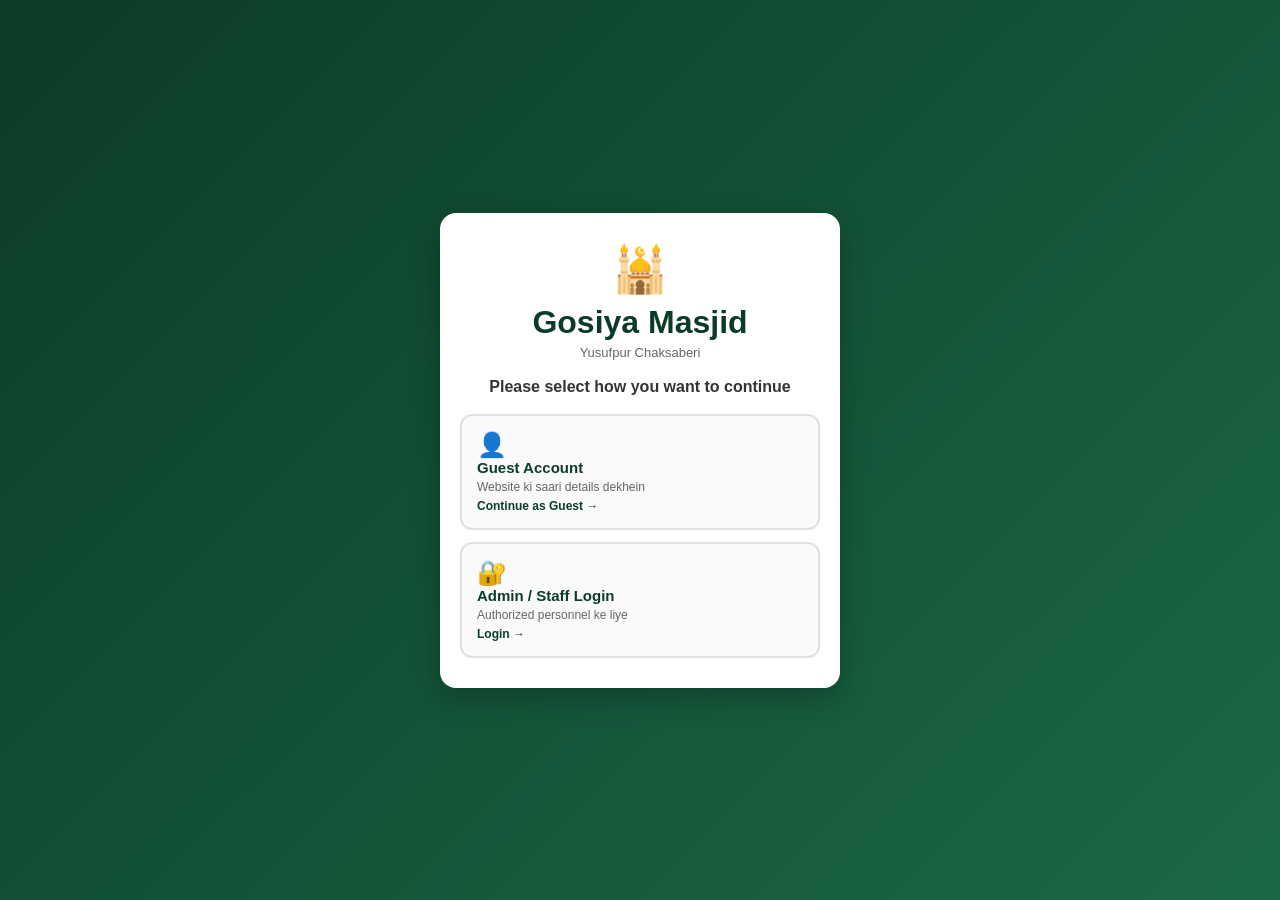
==== commit 19a57424: "Update index.html" ====
--- a/index.html
+++ b/index.html
@@ -4,16 +4,13 @@
 <meta charset="UTF-8">
 <meta name="viewport" content="width=device-width, initial-scale=1.0">
 <title>Gosiya Masjid</title>
-<meta name="description" content="Gosiya Masjid Official Website">
-
-<link href="https://fonts.googleapis.com/css2?family=Poppins:wght@300;400;600;700&display=swap" rel="stylesheet">
 
 <style>
 *{
     margin:0;
     padding:0;
     box-sizing:border-box;
-    font-family:'Poppins',sans-serif;
+    font-family:Arial,sans-serif;
 }
 
 body{
@@ -26,7 +23,6 @@
     font-family:inherit;
 }
 
-/* WELCOME */
 .welcome-screen{
     position:fixed;
     inset:0;
@@ -34,8 +30,8 @@
     display:flex;
     align-items:center;
     justify-content:center;
+    padding:20px;
     z-index:1000;
-    padding:20px;
 }
 
 .welcome-box{
@@ -43,19 +39,18 @@
     padding:30px 20px;
     border-radius:16px;
     text-align:center;
-    max-width:380px;
+    max-width:400px;
     width:100%;
     box-shadow:0 10px 30px rgba(0,0,0,.25);
 }
 
 .masjid-logo{
     font-size:45px;
-    margin-bottom:8px;
 }
 
 .welcome-box h1{
     color:#0b3c28;
-    font-size:22px;
+    margin:8px 0 4px;
 }
 
 .welcome-text{
@@ -64,9 +59,8 @@
 }
 
 .choose-text{
-    margin:15px 0;
-    font-weight:600;
-    font-size:14px;
+    margin:18px 0;
+    font-weight:bold;
 }
 
 .account-options{
@@ -78,7 +72,7 @@
 .account-card{
     border:2px solid #e0e0e0;
     background:#fafafa;
-    padding:14px;
+    padding:15px;
     border-radius:12px;
     cursor:pointer;
     text-align:left;
@@ -90,7 +84,7 @@
 }
 
 .account-icon{
-    font-size:22px;
+    font-size:24px;
 }
 
 .account-card h2{
@@ -101,16 +95,125 @@
 .account-card p{
     font-size:12px;
     color:#666;
-    margin:2px 0 6px;
+    margin:4px 0;
 }
 
 .account-card span{
     font-size:12px;
-    font-weight:600;
+    font-weight:bold;
     color:#0b3c28;
 }
 
-/* MODAL */
+.website-container{
+    display:none;
+}
+
+.main-header{
+    background:#0b3c28;
+    color:white;
+    padding:15px 18px;
+    display:flex;
+    justify-content:space-between;
+    align-items:center;
+    position:sticky;
+    top:0;
+    z-index:100;
+}
+
+.logo-area{
+    display:flex;
+    align-items:center;
+    gap:10px;
+}
+
+.logo-icon{
+    font-size:27px;
+}
+
+.hero-banner{
+    background:linear-gradient(135deg,#0b3c28,#1b6845);
+    color:white;
+    text-align:center;
+    padding:30px 20px;
+}
+
+.welcome-badge{
+    background:rgba(255,255,255,.18);
+    padding:6px 12px;
+    border-radius:20px;
+    font-size:12px;
+}
+
+.hero-banner h1{
+    font-size:22px;
+    margin:10px 0 4px;
+}
+
+.hero-banner p{
+    font-size:13px;
+    opacity:.85;
+}
+
+.menu-section{
+    padding:25px 15px;
+    max-width:650px;
+    margin:auto;
+}
+
+.section-title{
+    text-align:center;
+    margin-bottom:20px;
+}
+
+.section-title span{
+    color:#0b3c28;
+    font-size:11px;
+    font-weight:bold;
+    text-transform:uppercase;
+}
+
+.section-title h2{
+    font-size:20px;
+}
+
+.app-grid{
+    display:grid;
+    grid-template-columns:repeat(2,1fr);
+    gap:14px;
+}
+
+.app-card{
+    background:white;
+    padding:20px 12px;
+    border-radius:14px;
+    text-align:center;
+    text-decoration:none;
+    color:#333;
+    box-shadow:0 4px 14px rgba(0,0,0,.06);
+    border:1px solid #edf1f0;
+    cursor:pointer;
+}
+
+.app-card:active{
+    transform:scale(.97);
+}
+
+.app-card div{
+    font-size:30px;
+    margin-bottom:8px;
+}
+
+.app-card h3{
+    font-size:14px;
+    color:#0b3c28;
+}
+
+.app-card p{
+    font-size:11px;
+    color:#777;
+    margin-top:3px;
+}
+
 .modal-overlay{
     display:none;
     position:fixed;
@@ -119,12 +222,12 @@
     align-items:center;
     justify-content:center;
     z-index:1200;
-    padding:20px;
+    padding:15px;
 }
 
 .modal-box{
-    background:#fff;
-    padding:25px 20px;
+    background:white;
+    padding:22px 18px;
     border-radius:16px;
     max-width:500px;
     width:100%;
@@ -135,129 +238,51 @@
 
 .close-btn{
     position:absolute;
-    top:12px;
-    right:15px;
+    top:10px;
+    right:12px;
     background:#eef2f0;
     border:none;
-    font-size:18px;
     width:32px;
     height:32px;
     border-radius:50%;
     cursor:pointer;
-}
-
-/* HEADER */
-.website-container{
-    display:none;
-}
-
-.main-header{
+    font-weight:bold;
+}
+
+form{
+    display:flex;
+    flex-direction:column;
+    gap:9px;
+    margin-top:15px;
+}
+
+label{
+    font-size:13px;
+    font-weight:bold;
+}
+
+input,textarea,select{
+    padding:10px;
+    border:1px solid #ccc;
+    border-radius:8px;
+    font-size:13px;
+}
+
+textarea{
+    min-height:80px;
+    resize:vertical;
+}
+
+.submit-button{
+    padding:12px;
     background:#0b3c28;
-    color:#fff;
-    padding:16px 20px;
-    display:flex;
-    justify-content:space-between;
-    align-items:center;
-    position:sticky;
-    top:0;
-    z-index:100;
-}
-
-.logo-area{
-    display:flex;
-    align-items:center;
-    gap:10px;
-}
-
-.logo-icon{
-    font-size:26px;
-}
-
-.hero-banner{
-    background:linear-gradient(135deg,#0b3c28,#1b6845);
-    color:#fff;
-    text-align:center;
-    padding:30px 20px;
-}
-
-.welcome-badge{
-    background:rgba(255,255,255,.18);
-    padding:5px 12px;
-    border-radius:20px;
-    font-size:12px;
-}
-
-.hero-banner h1{
-    font-size:22px;
-    margin:10px 0 4px;
-}
-
-.hero-banner p{
-    font-size:13px;
-}
-
-/* MENU */
-.menu-section{
-    padding:25px 15px;
-    max-width:600px;
-    margin:auto;
-}
-
-.section-title{
-    text-align:center;
-    margin-bottom:20px;
-}
-
-.section-title span{
-    color:#0b3c28;
-    font-size:11px;
-    font-weight:700;
-    text-transform:uppercase;
-}
-
-.section-title h2{
-    font-size:20px;
-    color:#111;
-}
-
-.app-grid{
-    display:grid;
-    grid-template-columns:repeat(2,1fr);
-    gap:14px;
-}
-
-.app-card{
-    background:#fff;
-    padding:20px 12px;
-    border-radius:14px;
-    text-align:center;
-    text-decoration:none;
-    color:#333;
-    box-shadow:0 4px 14px rgba(0,0,0,.06);
-    border:1px solid #edf1f0;
+    color:white;
+    border:none;
+    border-radius:8px;
     cursor:pointer;
-}
-
-.app-card:active{
-    transform:scale(.97);
-}
-
-.app-card div{
-    font-size:30px;
-    margin-bottom:8px;
-}
-
-.app-card h3{
-    font-size:14px;
-    color:#0b3c28;
-}
-
-.app-card p{
-    font-size:11px;
-    color:#777;
-}
-
-/* TABLE */
+    font-weight:bold;
+}
+
 .custom-table{
     width:100%;
     border-collapse:collapse;
@@ -266,7 +291,7 @@
 
 .custom-table th,
 .custom-table td{
-    padding:12px 14px;
+    padding:10px;
     text-align:left;
     font-size:13px;
     border-bottom:1px solid #eee;
@@ -274,44 +299,9 @@
 
 .custom-table th{
     background:#0b3c28;
-    color:#fff;
-}
-
-/* ITEMS */
-.item-list{
-    display:flex;
-    flex-direction:column;
-    gap:12px;
-    margin-top:15px;
-}
-
-.info-item{
-    background:#f8faf9;
-    border:1px solid #e2e8e5;
-    border-left:4px solid #0b3c28;
-    padding:12px 14px;
-    border-radius:8px;
-}
-
-.info-item h4{
-    font-size:14px;
-    color:#0b3c28;
-}
-
-.info-item p{
-    font-size:12px;
-    color:#555;
-    line-height:1.4;
-}
-
-.info-item small{
-    display:block;
-    margin-top:6px;
-    color:#888;
-    font-size:10px;
-}
-
-/* STATS */
+    color:white;
+}
+
 .stats-grid{
     display:grid;
     grid-template-columns:1fr 1fr;
@@ -320,213 +310,78 @@
 }
 
 .stat-card{
-    padding:12px;
+    padding:13px;
     border-radius:10px;
     text-align:center;
 }
 
 .stat-card h4{
     font-size:11px;
-    text-transform:uppercase;
 }
 
 .stat-card p{
-    font-size:16px;
+    font-size:17px;
     font-weight:bold;
-}
-
-.stat-income{
+    margin-top:5px;
+}
+
+.income{
     background:#e8f7ee;
-    color:#0b8043;
-}
-
-.stat-expense{
+    color:#087b40;
+}
+
+.expense{
     background:#fdf2f2;
     color:#d93025;
 }
 
-.stat-balance{
+.balance{
     grid-column:span 2;
     background:#eef6f2;
     color:#0b3c28;
 }
 
-/* DONATION */
-.donation-box{
-    text-align:center;
-    background:#fafafa;
-    border:1px solid #e0e0e0;
-    padding:16px;
-    border-radius:12px;
-    margin-top:15px;
-}
-
-.upi-badge{
-    background:#eef6f2;
-    color:#0b3c28;
-    padding:8px 12px;
-    border-radius:8px;
-    display:inline-block;
-    font-weight:600;
-    font-size:13px;
-    margin:10px 0;
-}
-
-.copy-btn{
-    background:#0b3c28;
-    color:#fff;
-    border:none;
-    padding:6px 12px;
-    border-radius:6px;
-    cursor:pointer;
-}
-
-.bank-details{
-    text-align:left;
-    font-size:12px;
-    background:#fff;
+.info-item{
+    background:#f8faf9;
+    border:1px solid #e2e8e5;
+    border-left:4px solid #0b3c28;
     padding:12px;
     border-radius:8px;
-    margin-top:12px;
-    border:1px dashed #bbb;
-    line-height:1.6;
-}
-
-/* CONTACT */
+    margin-top:10px;
+}
+
+.info-item h4{
+    color:#0b3c28;
+    font-size:14px;
+}
+
+.info-item p{
+    font-size:12px;
+    margin-top:4px;
+}
+
 .contact-item{
     background:#f8faf9;
     border:1px solid #e2e8e5;
-    padding:12px 14px;
+    padding:12px;
     border-radius:10px;
     display:flex;
     justify-content:space-between;
     align-items:center;
-}
-
-.contact-item h4{
-    font-size:14px;
-    color:#0b3c28;
-}
-
-.contact-item p{
-    font-size:11px;
-    color:#777;
+    margin-top:10px;
 }
 
 .call-btn{
     background:#0b3c28;
-    color:#fff;
+    color:white;
     text-decoration:none;
     padding:7px 12px;
     border-radius:6px;
     font-size:12px;
 }
 
-/* FORMS */
-.modal-box form{
-    display:flex;
-    flex-direction:column;
-    gap:10px;
-    margin-top:15px;
-}
-
-.modal-box label{
-    font-size:13px;
-    font-weight:600;
-}
-
-.modal-box input,
-.modal-box textarea{
-    padding:10px;
-    border-radius:8px;
-    border:1px solid #ccc;
-    font-size:13px;
-}
-
-.modal-box textarea{
-    min-height:80px;
-}
-
-.submit-button{
-    padding:12px;
-    background:#0b3c28;
-    color:#fff;
-    border:none;
-    border-radius:8px;
-    font-weight:600;
-    cursor:pointer;
-}
-
-/* ADMIN */
-.role-badge{
-    display:inline-block;
-    padding:5px 12px;
-    border-radius:20px;
-    font-size:11px;
-    font-weight:bold;
-    margin-top:5px;
-}
-
-.super-role{
-    background:#ffe7e7;
-    color:#c62828;
-}
-
-.manager-role{
-    background:#fff3d6;
-    color:#a56700;
-}
-
-.editor-role{
-    background:#e4f5e9;
-    color:#16723a;
-}
-
-.admin-section{
-    background:#f8faf9;
-    border:1px solid #e2e8e5;
-    border-radius:12px;
-    padding:15px;
-    margin-top:15px;
-}
-
-.admin-section h4{
-    color:#0b3c28;
-    margin-bottom:10px;
-}
-
-.admin-btn{
-    width:100%;
-    padding:11px;
-    margin-top:8px;
-    border:none;
-    border-radius:8px;
-    background:#0b3c28;
-    color:#fff;
-    cursor:pointer;
-}
-
-.admin-btn.danger{
-    background:#d93025;
-}
-
-.admin-btn.secondary{
-    background:#555;
-}
-
-.locked-box{
-    background:#fff1f1;
-    border:1px solid #f2caca;
-    color:#b3261e;
-    padding:12px;
-    border-radius:8px;
-    font-size:12px;
-    margin-top:10px;
-}
-
-/* COMPLAINT */
 .complaint-item{
-    background:#fff;
+    background:white;
     border:1px solid #ddd;
     border-left:4px solid #d93025;
     padding:12px;
@@ -541,122 +396,178 @@
 
 .complaint-item p{
     font-size:12px;
-    margin-top:4px;
-}
-
-.complaint-item small{
-    color:#777;
-    font-size:11px;
+    margin-top:5px;
 }
 
 .delete-btn{
     position:absolute;
-    top:10px;
-    right:10px;
+    right:8px;
+    top:8px;
     background:#ffebeb;
     color:#d93025;
     border:1px solid #f5c2c2;
-    padding:3px 7px;
-    font-size:10px;
+    padding:4px 7px;
     border-radius:4px;
     cursor:pointer;
+    font-size:10px;
+}
+
+.dashboard-header{
+    text-align:center;
+    margin-bottom:15px;
+}
+
+.role-badge{
+    display:inline-block;
+    padding:5px 10px;
+    border-radius:15px;
+    font-size:11px;
+    font-weight:bold;
+    margin-top:5px;
+}
+
+.super{
+    background:#ffe9e9;
+    color:#b00000;
+}
+
+.manager{
+    background:#fff3d8;
+    color:#8a5a00;
+}
+
+.editor-box{
+    background:#f7faf8;
+    padding:12px;
+    border-radius:10px;
+    margin-top:12px;
+    border:1px solid #dfe8e3;
+}
+
+.editor-box h4{
+    color:#0b3c28;
+    margin-bottom:8px;
+}
+
+.logout-btn{
+    background:#d93025;
+    color:white;
+    border:none;
+    padding:10px 15px;
+    border-radius:8px;
+    cursor:pointer;
+    font-weight:bold;
+}
+
+.small-btn{
+    padding:7px 10px;
+    border:none;
+    border-radius:6px;
+    background:#0b3c28;
+    color:white;
+    cursor:pointer;
+    font-size:11px;
+    margin-top:7px;
+}
+
+.warning{
+    background:#fff7df;
+    color:#805b00;
+    padding:10px;
+    border-radius:8px;
+    font-size:12px;
+    margin-top:10px;
+}
+
+.hidden{
+    display:none;
 }
 </style>
 </head>
 
 <body>
 
-<!-- WELCOME -->
+<!-- ================= WELCOME ================= -->
+
 <div id="welcomeScreen" class="welcome-screen">
 
-    <div class="welcome-box">
-
-        <div class="masjid-logo">🕌</div>
-
-        <h1>Gosiya Masjid</h1>
-
-        <p class="welcome-text">
-            Yusufpur Chaksaberi
-        </p>
-
-        <p class="choose-text">
-            Please select how you want to continue
-        </p>
-
-        <div class="account-options">
-
-            <button class="account-card" onclick="enterGuest()">
-                <div class="account-icon">👤</div>
-                <h2>Guest Account</h2>
-                <p>Website ki saari details dekhein</p>
-                <span>Continue as Guest →</span>
-            </button>
-
-            <button class="account-card"
-                    onclick="openModal('adminModal')">
-
-                <div class="account-icon">🔐</div>
-
-                <h2>Admin Login</h2>
-
-                <p>
-                    Authorized personnel only
-                </p>
-
-                <span>
-                    Admin Login →
-                </span>
-
-            </button>
-
-        </div>
-    </div>
-</div>
-
-
-<!-- WEBSITE -->
+<div class="welcome-box">
+
+<div class="masjid-logo">🕌</div>
+
+<h1>Gosiya Masjid</h1>
+
+<p class="welcome-text">
+Yusufpur Chaksaberi
+</p>
+
+<p class="choose-text">
+Please select how you want to continue
+</p>
+
+<div class="account-options">
+
+<button class="account-card" onclick="enterGuest()">
+<div class="account-icon">👤</div>
+<h2>Guest Account</h2>
+<p>Website ki saari details dekhein</p>
+<span>Continue as Guest →</span>
+</button>
+
+<button class="account-card" onclick="openModal('loginModal')">
+<div class="account-icon">🔐</div>
+<h2>Admin / Staff Login</h2>
+<p>Authorized personnel ke liye</p>
+<span>Login →</span>
+</button>
+
+</div>
+</div>
+</div>
+
+
+<!-- ================= WEBSITE ================= -->
+
 <div id="publicWebsite" class="website-container">
 
 <header class="main-header">
 
-    <div class="logo-area">
-
-        <div class="logo-icon">🕌</div>
-
-        <div>
-            <h2 style="font-size:17px;">
-                Gosiya Masjid
-            </h2>
-
-            <small style="opacity:.8;font-size:11px;">
-                Yusufpur Chaksaberi
-            </small>
-        </div>
-
-    </div>
-
-    <button
-        onclick="location.reload()"
-        style="background:none;border:none;color:#fff;font-size:20px;">
-        🔄
-    </button>
+<div class="logo-area">
+
+<div class="logo-icon">🕌</div>
+
+<div>
+<h2 style="font-size:17px;">
+Gosiya Masjid
+</h2>
+
+<small style="opacity:.8;font-size:11px;">
+Yusufpur Chaksaberi
+</small>
+</div>
+
+</div>
+
+<button onclick="logout()" style="background:none;border:none;color:white;font-size:20px;">
+↩
+</button>
 
 </header>
 
 
 <div class="hero-banner">
 
-    <span class="welcome-badge">
-        🕌 Assalamu Alaikum
-    </span>
-
-    <h1>
-        Welcome to Portal
-    </h1>
-
-    <p>
-        Neeche diye gaye kisi bhi option par tap karein
-    </p>
+<span class="welcome-badge">
+🕌 Assalamu Alaikum
+</span>
+
+<h1>
+Welcome to Portal
+</h1>
+
+<p>
+Neeche diye gaye kisi bhi option par tap karein
+</p>
 
 </div>
 
@@ -665,155 +576,104 @@
 
 <div class="section-title">
 
-    <span>
-        Quick Access
-    </span>
-
-    <h2>
-        Masjid Menu
-    </h2>
+<span>
+Quick Access
+</span>
+
+<h2>
+Masjid Menu
+</h2>
 
 </div>
 
 
 <div class="app-grid">
 
-<div class="app-card"
-     onclick="openModal('namazModal')">
-
-    <div>🕋</div>
-
-    <h3>Namaz</h3>
-
-    <p>Auqaat-e-Namaz</p>
-
-</div>
-
-
-<div class="app-card"
-     onclick="openModal('donationModal')">
-
-    <div>💰</div>
-
-    <h3>Chanda / Donate</h3>
-
-    <p>Online Payment</p>
-
-</div>
-
-
-<div class="app-card"
-     onclick="openModal('hisabModal')">
-
-    <div>📊</div>
-
-    <h3>Hisaab-Kitab</h3>
-
-    <p>Aamad-o-Kharch</p>
-
-</div>
-
-
-<div class="app-card"
-     onclick="openModal('complaintModal')">
-
-    <div>✍️</div>
-
-    <h3>Shikayat / Mashwara</h3>
-
-    <p>Register Complaint</p>
-
-</div>
-
-
-<div class="app-card"
-     onclick="openModal('noticesModal')">
-
-    <div>📢</div>
-
-    <h3>Announcements</h3>
-
-    <p>Zaroori Ittila</p>
-
-</div>
-
-
-<div class="app-card"
-     onclick="openModal('eventsModal')">
-
-    <div>📅</div>
-
-    <h3>Events</h3>
-
-    <p>Upcoming Programs</p>
-
+
+<div class="app-card" onclick="openModal('namazModal')">
+<div>🕋</div>
+<h3>Namaz</h3>
+<p>Auqaat-e-Namaz</p>
+</div>
+
+
+<div class="app-card" onclick="openModal('donationModal')">
+<div>💰</div>
+<h3>Chanda / Donate</h3>
+<p>Online Payment</p>
+</div>
+
+
+<div class="app-card" onclick="openModal('hisabModal')">
+<div>📊</div>
+<h3>Hisaab-Kitab</h3>
+<p>Aamad-o-Kharch</p>
+</div>
+
+
+<div class="app-card" onclick="openModal('complaintModal')">
+<div>✍️</div>
+<h3>Shikayat / Mashwara</h3>
+<p>Register Complaint</p>
+</div>
+
+
+<div class="app-card" onclick="openModal('noticesModal')">
+<div>📢</div>
+<h3>Announcements</h3>
+<p>Zaroori Ittila</p>
+</div>
+
+
+<div class="app-card" onclick="openModal('eventsModal')">
+<div>📅</div>
+<h3>Events</h3>
+<p>Upcoming Programs</p>
 </div>
 
 
 <a href="https://maps.app.goo.gl/rRJxzmta6CRW4sUPA?g_st=ic"
-   target="_blank"
-   class="app-card">
-
-    <div>📍</div>
-
-    <h3>Location</h3>
-
-    <p>Google Maps</p>
+target="_blank"
+class="app-card">
+
+<div>📍</div>
+<h3>Location</h3>
+<p>Google Maps</p>
 
 </a>
 
 
-<div class="app-card"
-     onclick="openModal('contactModal')">
-
-    <div>📞</div>
-
-    <h3>Contact</h3>
-
-    <p>Rabta Karein</p>
-
-</div>
-
-
-<div class="app-card"
-     onclick="openModal('adminModal')">
-
-    <div>🔐</div>
-
-    <h3>Admin Panel</h3>
-
-    <p>Manage & Inbox</p>
-
-</div>
+<div class="app-card" onclick="openModal('contactModal')">
+<div>📞</div>
+<h3>Contact</h3>
+<p>Rabta Karein</p>
+</div>
+
+
+<div class="app-card" onclick="openModal('loginModal')">
+<div>🔐</div>
+<h3>Admin Panel</h3>
+<p>Manage Website</p>
+</div>
+
 
 </div>
 </section>
-</div>
-
-
-<!-- NAMAZ -->
+
+</div>
+
+
+<!-- ================= NAMAZ ================= -->
+
 <div id="namazModal" class="modal-overlay">
 
 <div class="modal-box">
 
-<button class="close-btn"
-onclick="closeModal('namazModal')">
-✕
-</button>
-
-<div style="text-align:center">
-
-<span style="font-size:30px">🕋</span>
-
-<h3 style="color:#0b3c28">
-Namaz Timings
+<button class="close-btn" onclick="closeModal('namazModal')">✕</button>
+
+<h3 style="text-align:center;color:#0b3c28;">
+🕋 Namaz Timings
 </h3>
-
-<small>
-Jamat ke naye auqaat
-</small>
-
-</div>
 
 <table class="custom-table">
 
@@ -824,39 +684,7 @@
 </tr>
 </thead>
 
-<tbody id="namazTable">
-
-<tr>
-<td><strong>Fajr</strong></td>
-<td>5:10 AM</td>
-</tr>
-
-<tr>
-<td><strong>Zohar</strong></td>
-<td>1:30 PM</td>
-</tr>
-
-<tr>
-<td><strong>Asr</strong></td>
-<td>5:30 PM</td>
-</tr>
-
-<tr>
-<td><strong>Maghrib</strong></td>
-<td>7:04 PM</td>
-</tr>
-
-<tr>
-<td><strong>Isha</strong></td>
-<td>9:00 PM</td>
-</tr>
-
-<tr>
-<td><strong>Juma</strong></td>
-<td>1:45 PM</td>
-</tr>
-
-</tbody>
+<tbody id="namazTable"></tbody>
 
 </table>
 
@@ -864,155 +692,91 @@
 </div>
 
 
-<!-- DONATION -->
+<!-- ================= DONATION ================= -->
+
 <div id="donationModal" class="modal-overlay">
 
 <div class="modal-box">
 
-<button class="close-btn"
-onclick="closeModal('donationModal')">
-✕
+<button class="close-btn" onclick="closeModal('donationModal')">✕</button>
+
+<h3 style="text-align:center;color:#0b3c28;">
+💰 Masjid Donation / Chanda
+</h3>
+
+<div style="text-align:center;margin-top:15px;">
+
+<p style="font-size:12px;">
+UPI ID:
+</p>
+
+<div id="upiDisplay"
+style="background:#eef6f2;padding:10px;border-radius:8px;margin-top:6px;font-weight:bold;">
+</div>
+
+<button class="small-btn" onclick="copyUPI()">
+Copy UPI
 </button>
 
-<div style="text-align:center">
-
-<span style="font-size:30px">💰</span>
-
-<h3 style="color:#0b3c28">
-Masjid Donation / Chanda
+<div class="editor-box">
+
+<h4>
+🏦 Bank Details
+</h4>
+
+<div id="bankDisplay"
+style="font-size:12px;line-height:1.7;">
+</div>
+
+</div>
+
+</div>
+
+</div>
+</div>
+
+
+<!-- ================= HISAB ================= -->
+
+<div id="hisabModal" class="modal-overlay">
+
+<div class="modal-box">
+
+<button class="close-btn" onclick="closeModal('hisabModal')">✕</button>
+
+<h3 style="text-align:center;color:#0b3c28;">
+📊 Masjid Hisaab-Kitab
 </h3>
 
-<small>
-Masjid ke taawun ke liye online payment karein
-</small>
-
-</div>
-
-<div class="donation-box">
-
-<p style="font-size:12px">
-GPay / PhonePe / Paytm ke liye UPI ID:
-</p>
-
-<div class="upi-badge">
-
-<span id="upiText">
-gosiyamasjid@upi
-</span>
-
-<button class="copy-btn"
-onclick="copyUPI()">
-Copy
-</button>
-
-</div>
-
-<p id="copyStatus"
-style="display:none;font-size:11px;color:green">
-✅ Copied!
-</p>
-
-<div class="bank-details">
-
-<strong>
-Bank Account Details:
-</strong>
-
-<br>
-
-• <b>Account Name:</b>
-<span id="bankName">
-Gosiya Masjid Committee
-</span>
-
-<br>
-
-• <b>Account Number:</b>
-<span id="accountNumber">
-XXXXXXXXXXXX
-</span>
-
-<br>
-
-• <b>IFSC Code:</b>
-<span id="ifscCode">
-SBIN000XXXX
-</span>
-
-<br>
-
-• <b>Bank Name:</b>
-<span id="bankName2">
-State Bank of India
-</span>
-
-</div>
-
-</div>
-</div>
-</div>
-
-
-<!-- HISAB -->
-<div id="hisabModal" class="modal-overlay">
-
-<div class="modal-box">
-
-<button class="close-btn"
-onclick="closeModal('hisabModal')">
-✕
-</button>
-
-<div style="text-align:center">
-
-<span style="font-size:30px">📊</span>
-
-<h3 style="color:#0b3c28">
-Masjid Hisaab-Kitab
-</h3>
-
-<small>
-Monthly Financial Summary
-</small>
-
-</div>
-
-
 <div class="stats-grid">
 
-<div class="stat-card stat-income">
-
-<h4>
-Kul Aamad
-</h4>
-
-<p id="incomeAmount">
+<div class="stat-card income">
+
+<h4>Kul Aamad</h4>
+
+<p id="incomeDisplay">
 ₹ 45,000
 </p>
 
 </div>
 
 
-<div class="stat-card stat-expense">
-
-<h4>
-Kul Kharch
-</h4>
-
-<p id="expenseAmount">
+<div class="stat-card expense">
+
+<h4>Kul Kharch</h4>
+
+<p id="expenseDisplay">
 ₹ 32,500
 </p>
 
 </div>
 
 
-<div class="stat-card stat-balance">
-
-<h4>
-Masjid Balance
-</h4>
-
-<p id="balanceAmount">
+<div class="stat-card balance">
+
+<h4>Masjid Balance</h4>
+
+<p id="balanceDisplay">
 ₹ 12,500
 </p>
 
@@ -1023,32 +787,13 @@
 <table class="custom-table">
 
 <thead>
-
 <tr>
 <th>Kharch Item</th>
 <th>Raqam</th>
 </tr>
-
 </thead>
 
-<tbody>
-
-<tr>
-<td>Bijli Bill</td>
-<td>₹ 6,500</td>
-</tr>
-
-<tr>
-<td>Imam & Moazzin Tankhwah</td>
-<td>₹ 22,000</td>
-</tr>
-
-<tr>
-<td>Safai & Repairing</td>
-<td>₹ 4,000</td>
-</tr>
-
-</tbody>
+<tbody id="expenseTable"></tbody>
 
 </table>
 
@@ -1056,1532 +801,1273 @@
 </div>
 
 
-<!-- COMPLAINT -->
+<!-- ================= COMPLAINT ================= -->
+
 <div id="complaintModal" class="modal-overlay">
 
 <div class="modal-box">
 
-<button class="close-btn"
-onclick="closeModal('complaintModal')">
+<button class="close-btn" onclick="closeModal('complaintModal')">✕</button>
+
+<h3 style="text-align:center;color:#0b3c28;">
+✍️ Shikayat Ya Mashwara
+</h3>
+
+<form onsubmit="submitComplaint(event)">
+
+<label>Naam</label>
+<input id="compName" required>
+
+<label>Mobile Number</label>
+<input id="compPhone" type="tel" required>
+
+<label>Message</label>
+<textarea id="compMsg" required></textarea>
+
+<button class="submit-button">
+Submit Karein
+</button>
+
+</form>
+
+<p id="compStatus"
+style="display:none;text-align:center;color:green;font-size:12px;margin-top:10px;">
+✅ Message submit ho gaya
+</p>
+
+</div>
+</div>
+
+
+<!-- ================= NOTICE ================= -->
+
+<div id="noticesModal" class="modal-overlay">
+
+<div class="modal-box">
+
+<button class="close-btn" onclick="closeModal('noticesModal')">✕</button>
+
+<h3 style="text-align:center;color:#0b3c28;">
+📢 Announcements
+</h3>
+
+<div id="noticeList"></div>
+
+</div>
+</div>
+
+
+<!-- ================= EVENTS ================= -->
+
+<div id="eventsModal" class="modal-overlay">
+
+<div class="modal-box">
+
+<button class="close-btn" onclick="closeModal('eventsModal')">✕</button>
+
+<h3 style="text-align:center;color:#0b3c28;">
+📅 Events
+</h3>
+
+<div id="eventList"></div>
+
+</div>
+</div>
+
+
+<!-- ================= CONTACT ================= -->
+
+<div id="contactModal" class="modal-overlay">
+
+<div class="modal-box">
+
+<button class="close-btn" onclick="closeModal('contactModal')">✕</button>
+
+<h3 style="text-align:center;color:#0b3c28;">
+📞 Masjid Contacts
+</h3>
+
+<div id="contactList"></div>
+
+</div>
+</div>
+
+
+<!-- ================= LOGIN ================= -->
+
+<div id="loginModal" class="modal-overlay">
+
+<div class="modal-box">
+
+<button class="close-btn" onclick="closeModal('loginModal')">✕</button>
+
+<h3 style="text-align:center;color:#0b3c28;">
+🔐 Staff Login
+</h3>
+
+<form onsubmit="login(event)">
+
+<label>Username</label>
+
+<input id="loginUser" required>
+
+
+<label>Password</label>
+
+<input id="loginPass" type="password" required>
+
+
+<button class="submit-button">
+Login
+</button>
+
+</form>
+
+<p id="loginMessage"
+style="text-align:center;font-size:12px;margin-top:10px;">
+</p>
+
+<div class="warning">
+Demo accounts:<br><br>
+🔴 Super Admin: <b>admin</b> / <b>admin123</b><br>
+🟠 Sub Admin: <b>manager</b> / <b>manager123</b>
+</div>
+
+</div>
+</div>
+
+
+<!-- ================= DASHBOARD ================= -->
+
+<div id="dashboardModal" class="modal-overlay">
+
+<div class="modal-box">
+
+<button class="close-btn" onclick="closeModal('dashboardModal')">
 ✕
 </button>
 
-<div style="text-align:center">
-
-<span style="font-size:30px">✍️</span>
-
-<h3 style="color:#0b3c28">
-Shikayat Ya Mashwara
+<div class="dashboard-header">
+
+<div style="font-size:32px;">
+⚙️
+</div>
+
+<h3 style="color:#0b3c28;">
+Admin Dashboard
 </h3>
 
-</div>
-
-<form onsubmit="submitComplaint(event)">
-
-<label>
-Aapka Naam
-</label>
-
-<input
-type="text"
-id="compName"
-placeholder="Apna naam"
-required>
-
-
-<label>
-Mobile Number
-</label>
-
-<input
-type="tel"
-id="compPhone"
-placeholder="Mobile number"
-required>
-
-
-<label>
-Shikayat / Mashwara
-</label>
-
-<textarea
-id="compMsg"
-placeholder="Apna message likhein..."
-required></textarea>
-
-
-<button
-type="submit"
-class="submit-button">
-
-Submit Karein
-
-</button>
-
-</form>
-
-<p id="compStatus"
-style="display:none;text-align:center;color:green;font-size:12px">
-✅ Message bhej diya gaya!
+<div id="roleBadge"
+class="role-badge">
+</div>
+
+</div>
+
+
+<div id="dashboardContent"></div>
+
+</div>
+</div>
+
+
+<script>
+
+/* =====================================================
+   DEFAULT WEBSITE DATA
+===================================================== */
+
+const defaultData = {
+
+namaz:[
+["Fajr","5:10 AM"],
+["Zohar","1:30 PM"],
+["Asr","5:30 PM"],
+["Maghrib","7:04 PM"],
+["Isha","9:00 PM"],
+["Juma","1:45 PM"]
+],
+
+upi:"gosiyamasjid@upi",
+
+bank:{
+name:"Gosiya Masjid Committee",
+account:"XXXXXXXXXXXX",
+ifsc:"SBIN000XXXX",
+bank:"State Bank of India"
+},
+
+income:45000,
+expense:32500,
+balance:12500,
+
+expenses:[
+["Bijli Bill",6500],
+["Imam & Moazzin Tankhwah",22000],
+["Safai & Repairing",4000]
+],
+
+notices:[
+{
+title:"🕌 Juma Namaz Pabandagi",
+text:"Tammam hazraat se guzarish hai ki Juma ki namaz ke liye waqt par tashreef layein."
+},
+{
+title:"🧼 Safai Ka Khas Khayal",
+text:"Wazu khane aur masjid ke sahan me safai ka khas khayal rakhein."
+}
+],
+
+events:[
+{
+title:"📖 Dars-e-Quran / Hadees",
+text:"Har Ravivar Sunday Isha ke baad dars ka ehtemam kiya jata hai."
+},
+{
+title:"🌙 Shab-e-Juma Majlis",
+text:"Jumerat ko baad namaz-e-Maghrib zikr aur dua ki mahfil hoti hai."
+}
+],
+
+contacts:[
+["Imam Sahab","7999465053"],
+["Khazanchi","8851165979"],
+["Main Accountant","7488987940"]
+]
+
+};
+
+
+/* =====================================================
+   LOAD / SAVE
+===================================================== */
+
+function getData(){
+
+let saved=localStorage.getItem("gosiyaWebsiteData");
+
+if(saved){
+return JSON.parse(saved);
+}
+
+localStorage.setItem(
+"gosiyaWebsiteData",
+JSON.stringify(defaultData)
+);
+
+return JSON.parse(JSON.stringify(defaultData));
+}
+
+function saveData(data){
+localStorage.setItem(
+"gosiyaWebsiteData",
+JSON.stringify(data)
+);
+}
+
+
+/* =====================================================
+   LOGIN USERS
+===================================================== */
+
+const users={
+
+admin:{
+password:"admin123",
+role:"super"
+},
+
+manager:{
+password:"manager123",
+role:"manager"
+}
+
+};
+
+let currentUser=null;
+
+
+/* =====================================================
+   GENERAL
+===================================================== */
+
+function enterGuest(){
+
+document.getElementById("welcomeScreen").style.display="none";
+
+document.getElementById("publicWebsite").style.display="block";
+
+renderWebsite();
+
+}
+
+function openModal(id){
+
+document.getElementById(id).style.display="flex";
+
+}
+
+function closeModal(id){
+
+document.getElementById(id).style.display="none";
+
+}
+
+function logout(){
+
+currentUser=null;
+
+document.getElementById("publicWebsite").style.display="none";
+
+document.getElementById("welcomeScreen").style.display="flex";
+
+closeModal("dashboardModal");
+
+}
+
+
+/* =====================================================
+   RENDER WEBSITE
+===================================================== */
+
+function renderWebsite(){
+
+const data=getData();
+
+
+/* NAMAZ */
+
+document.getElementById("namazTable").innerHTML=
+
+data.namaz.map(n=>`
+
+<tr>
+<td><b>${n[0]}</b></td>
+<td>${n[1]}</td>
+</tr>
+
+`).join("");
+
+
+/* UPI */
+
+document.getElementById("upiDisplay").innerText=data.upi;
+
+
+/* BANK */
+
+document.getElementById("bankDisplay").innerHTML=`
+
+<b>Account Name:</b> ${data.bank.name}<br>
+<b>Account Number:</b> ${data.bank.account}<br>
+<b>IFSC:</b> ${data.bank.ifsc}<br>
+<b>Bank:</b> ${data.bank.bank}
+
+`;
+
+
+/* FINANCE */
+
+document.getElementById("incomeDisplay").innerText=
+"₹ "+Number(data.income).toLocaleString("en-IN");
+
+document.getElementById("expenseDisplay").innerText=
+"₹ "+Number(data.expense).toLocaleString("en-IN");
+
+document.getElementById("balanceDisplay").innerText=
+"₹ "+Number(data.balance).toLocaleString("en-IN");
+
+
+document.getElementById("expenseTable").innerHTML=
+
+data.expenses.map(e=>`
+
+<tr>
+<td>${e[0]}</td>
+<td>₹ ${Number(e[1]).toLocaleString("en-IN")}</td>
+</tr>
+
+`).join("");
+
+
+/* NOTICE */
+
+document.getElementById("noticeList").innerHTML=
+
+data.notices.map(n=>`
+
+<div class="info-item">
+
+<h4>${n.title}</h4>
+
+<p>${n.text}</p>
+
+</div>
+
+`).join("");
+
+
+/* EVENTS */
+
+document.getElementById("eventList").innerHTML=
+
+data.events.map(e=>`
+
+<div class="info-item">
+
+<h4>${e.title}</h4>
+
+<p>${e.text}</p>
+
+</div>
+
+`).join("");
+
+
+/* CONTACT */
+
+document.getElementById("contactList").innerHTML=
+
+data.contacts.map(c=>`
+
+<div class="contact-item">
+
+<div>
+
+<h4 style="color:#0b3c28;font-size:14px;">
+${c[0]}
+</h4>
+
+<p style="font-size:11px;color:#777;">
+${c[1]}
 </p>
 
 </div>
-</div>
-
-
-<!-- NOTICES -->
-<div id="noticesModal" class="modal-overlay">
-
-<div class="modal-box">
-
-<button class="close-btn"
-onclick="closeModal('noticesModal')">
-✕
-</button>
-
-<div style="text-align:center">
-
-<span style="font-size:30px">📢</span>
-
-<h3 style="color:#0b3c28">
-Important Announcements
-</h3>
-
-</div>
-
-<div id="noticesContainer"
-class="item-list">
-
-<div class="info-item">
-
-<h4>
-🕌 Juma Namaz Pabandagi
-</h4>
-
-<p>
-Tammam hazraat se guzarish hai ki Juma ki namaz ke liye waqt par tashreef layein.
-</p>
-
-<small>
-📌 Masjid Committee
-</small>
-
-</div>
-
-<div class="info-item">
-
-<h4>
-🧼 Safai Ka Khas Khayal
-</h4>
-
-<p>
-Wazu khane aur masjid ke sahan me safai ka khas khayal rakhein.
-</p>
-
-<small>
-📌 Notice Board
-</small>
-
-</div>
-
-</div>
-</div>
-</div>
-
-
-<!-- EVENTS -->
-<div id="eventsModal" class="modal-overlay">
-
-<div class="modal-box">
-
-<button class="close-btn"
-onclick="closeModal('eventsModal')">
-✕
-</button>
-
-<div style="text-align:center">
-
-<span style="font-size:30px">📅</span>
-
-<h3 style="color:#0b3c28">
-Upcoming Events
-</h3>
-
-</div>
-
-<div id="eventsContainer"
-class="item-list">
-
-<div class="info-item">
-
-<h4>
-📖 Dars-e-Quran / Hadees
-</h4>
-
-<p>
-Har Ravivar Sunday Isha ki namaz ke baad dars.
-</p>
-
-<small>
-⏰ Har Sunday
-</small>
-
-</div>
-
-<div class="info-item">
-
-<h4>
-🌙 Shab-e-Juma Majlis
-</h4>
-
-<p>
-Jumerat ko baad namaz-e-Maghrib zikr aur dua.
-</p>
-
-<small>
-⏰ Har Jumerat
-</small>
-
-</div>
-
-</div>
-</div>
-</div>
-
-
-<!-- CONTACT -->
-<div id="contactModal" class="modal-overlay">
-
-<div class="modal-box">
-
-<button class="close-btn"
-onclick="closeModal('contactModal')">
-✕
-</button>
-
-<div style="text-align:center">
-
-<span style="font-size:30px">📞</span>
-
-<h3 style="color:#0b3c28">
-Masjid Contacts
-</h3>
-
-</div>
-
-<div class="item-list">
-
-<div class="contact-item">
-
-<div>
-<h4>Imam Sahab</h4>
-<p>79994 65053</p>
-</div>
-
-<a href="tel:7999465053"
-class="call-btn">
+
+<a class="call-btn" href="tel:${c[1]}">
 📞 Call
 </a>
 
 </div>
 
-
-<div class="contact-item">
-
-<div>
-<h4>Khazanchi</h4>
-<p>+91 8851-165979</p>
-</div>
-
-<a href="tel:+918851165979"
-class="call-btn">
-📞 Call
-</a>
-
-</div>
-
-
-<div class="contact-item">
-
-<div>
-<h4>Main Accountant</h4>
-<p>+91 74889 87940</p>
-</div>
-
-<a href="tel:+917488987940"
-class="call-btn">
-📞 Call
-</a>
-
-</div>
-
-</div>
-</div>
-</div>
-
-
-<!-- LOGIN -->
-<div id="adminModal" class="modal-overlay">
-
-<div class="modal-box">
-
-<button class="close-btn"
-onclick="closeModal('adminModal')">
-✕
+`).join("");
+
+}
+
+
+/* =====================================================
+   COPY UPI
+===================================================== */
+
+function copyUPI(){
+
+navigator.clipboard.writeText(
+getData().upi
+);
+
+alert("UPI ID copied!");
+
+}
+
+
+/* =====================================================
+   COMPLAINT
+===================================================== */
+
+function submitComplaint(e){
+
+e.preventDefault();
+
+const complaint={
+
+id:Date.now(),
+
+name:document.getElementById("compName").value,
+
+phone:document.getElementById("compPhone").value,
+
+msg:document.getElementById("compMsg").value,
+
+time:new Date().toLocaleString()
+
+};
+
+let list=
+
+JSON.parse(
+localStorage.getItem("masjidComplaints") || "[]"
+);
+
+list.unshift(complaint);
+
+localStorage.setItem(
+"masjidComplaints",
+JSON.stringify(list)
+);
+
+document.getElementById("compStatus").style.display="block";
+
+e.target.reset();
+
+setTimeout(()=>{
+
+document.getElementById("compStatus").style.display="none";
+
+closeModal("complaintModal");
+
+},1500);
+
+}
+
+
+/* =====================================================
+   LOGIN
+===================================================== */
+
+function login(e){
+
+e.preventDefault();
+
+const username=
+document.getElementById("loginUser").value.trim();
+
+const password=
+document.getElementById("loginPass").value;
+
+const msg=
+document.getElementById("loginMessage");
+
+
+if(
+users[username] &&
+users[username].password===password
+){
+
+currentUser={
+username:username,
+role:users[username].role
+};
+
+msg.style.color="green";
+msg.innerText="Login successful!";
+
+setTimeout(()=>{
+
+closeModal("loginModal");
+
+enterGuest();
+
+openDashboard();
+
+},500);
+
+}
+
+else{
+
+msg.style.color="red";
+
+msg.innerText=
+"Galat username ya password!";
+
+}
+
+}
+
+
+/* =====================================================
+   OPEN DASHBOARD
+===================================================== */
+
+function openDashboard(){
+
+const badge=
+document.getElementById("roleBadge");
+
+if(currentUser.role==="super"){
+
+badge.innerText="🔴 SUPER ADMIN";
+badge.className="role-badge super";
+
+}
+else{
+
+badge.innerText="🟠 SUB ADMIN";
+badge.className="role-badge manager";
+
+}
+
+buildDashboard();
+
+openModal("dashboardModal");
+
+}
+
+
+/* =====================================================
+   DASHBOARD BUILDER
+===================================================== */
+
+function buildDashboard(){
+
+const box=
+document.getElementById("dashboardContent");
+
+if(currentUser.role==="super"){
+
+box.innerHTML=`
+
+<div class="info-item">
+
+<h4>🔴 Full Control</h4>
+
+<p>
+Aap website ki information aur financial data dono edit kar sakte hain.
+</p>
+
+</div>
+
+
+<div class="editor-box">
+
+<h4>🕋 Namaz Timings</h4>
+
+${buildNamazEditor()}
+
+</div>
+
+
+<div class="editor-box">
+
+<h4>📢 Announcements</h4>
+
+<label>Notice Title</label>
+
+<input id="noticeTitle">
+
+<label>Notice Details</label>
+
+<textarea id="noticeText"></textarea>
+
+<button class="small-btn"
+onclick="addNotice()">
+Notice Add Karein
 </button>
 
-<div style="text-align:center">
-
-<span style="font-size:30px">
-🔐
-</span>
-
-<h3 style="color:#0b3c28">
-Admin Login
-</h3>
+</div>
+
+
+<div class="editor-box">
+
+<h4>📅 Events</h4>
+
+<label>Event Title</label>
+
+<input id="eventTitle">
+
+<label>Event Details</label>
+
+<textarea id="eventText"></textarea>
+
+<button class="small-btn"
+onclick="addEvent()">
+Event Add Karein
+</button>
+
+</div>
+
+
+<div class="editor-box">
+
+<h4>📞 Contacts</h4>
+
+<label>Name</label>
+
+<input id="contactName">
+
+<label>Mobile</label>
+
+<input id="contactPhone">
+
+<button class="small-btn"
+onclick="addContact()">
+Contact Add Karein
+</button>
+
+</div>
+
+
+<div class="editor-box">
+
+<h4>💰 Financial Control</h4>
+
+<label>Total Income</label>
+
+<input id="editIncome" type="number"
+value="${getData().income}">
+
+<label>Total Expense</label>
+
+<input id="editExpense" type="number"
+value="${getData().expense}">
+
+<label>Balance</label>
+
+<input id="editBalance" type="number"
+value="${getData().balance}">
+
+<button class="small-btn"
+onclick="saveFinance()">
+Save Financial Data
+</button>
+
+</div>
+
+
+<div class="editor-box">
+
+<h4>🏦 Bank / UPI Details</h4>
+
+<label>UPI ID</label>
+
+<input id="editUPI"
+value="${getData().upi}">
+
+<label>Account Name</label>
+
+<input id="editBankName"
+value="${getData().bank.name}">
+
+<label>Account Number</label>
+
+<input id="editAccount"
+value="${getData().bank.account}">
+
+<label>IFSC</label>
+
+<input id="editIFSC"
+value="${getData().bank.ifsc}">
+
+<label>Bank Name</label>
+
+<input id="editBank"
+value="${getData().bank.bank}">
+
+<button class="small-btn"
+onclick="saveBank()">
+Save Bank Details
+</button>
+
+</div>
+
+
+<div class="editor-box">
+
+<h4>✍️ Complaints</h4>
+
+<div id="complaintsBox"></div>
+
+</div>
+
+
+<button class="logout-btn"
+onclick="logout()">
+Logout
+</button>
+
+`;
+
+}
+
+else{
+
+box.innerHTML=`
+
+<div class="info-item">
+
+<h4>🟠 Sub Admin Access</h4>
+
+<p>
+Aap normal website information edit kar sakte hain.
+Financial aur bank information locked hai.
+</p>
+
+</div>
+
+
+<div class="editor-box">
+
+<h4>🕋 Namaz Timings</h4>
+
+${buildNamazEditor()}
+
+</div>
+
+
+<div class="editor-box">
+
+<h4>📢 Announcements</h4>
+
+<label>Notice Title</label>
+
+<input id="noticeTitle">
+
+<label>Notice Details</label>
+
+<textarea id="noticeText"></textarea>
+
+<button class="small-btn"
+onclick="addNotice()">
+Notice Add Karein
+</button>
+
+</div>
+
+
+<div class="editor-box">
+
+<h4>📅 Events</h4>
+
+<label>Event Title</label>
+
+<input id="eventTitle">
+
+<label>Event Details</label>
+
+<textarea id="eventText"></textarea>
+
+<button class="small-btn"
+onclick="addEvent()">
+Event Add Karein
+</button>
+
+</div>
+
+
+<div class="editor-box">
+
+<h4>📞 Contacts</h4>
+
+<label>Name</label>
+
+<input id="contactName">
+
+<label>Mobile</label>
+
+<input id="contactPhone">
+
+<button class="small-btn"
+onclick="addContact()">
+Contact Add Karein
+</button>
+
+</div>
+
+
+<div class="editor-box">
+
+<h4>💰 Financial Data</h4>
+
+<div class="warning">
+🔒 Locked for Sub Admin<br><br>
+Bank balance, income, expense aur bank account details sirf Super Admin change kar sakta hai.
+</div>
+
+</div>
+
+
+<div class="editor-box">
+
+<h4>✍️ Complaints</h4>
+
+<div id="complaintsBox"></div>
+
+</div>
+
+
+<button class="logout-btn"
+onclick="logout()">
+Logout
+</button>
+
+`;
+
+}
+
+buildComplaints();
+
+}
+
+
+/* =====================================================
+   NAMAZ EDITOR
+===================================================== */
+
+function buildNamazEditor(){
+
+const data=getData();
+
+return data.namaz.map((n,i)=>`
+
+<label>${n[0]}</label>
+
+<input
+id="namaz_${i}"
+value="${n[1]}"
+>
+
+`).join("")+
+
+`
+
+<button class="small-btn"
+onclick="saveNamaz()">
+Save Namaz Timings
+</button>
+
+`;
+
+}
+
+
+/* =====================================================
+   SAVE NAMAZ
+===================================================== */
+
+function saveNamaz(){
+
+const data=getData();
+
+data.namaz=data.namaz.map((n,i)=>{
+
+return[
+n[0],
+document.getElementById("namaz_"+i).value
+];
+
+});
+
+saveData(data);
+
+renderWebsite();
+
+alert("Namaz timings updated!");
+
+}
+
+
+/* =====================================================
+   ADD NOTICE
+===================================================== */
+
+function addNotice(){
+
+const title=
+document.getElementById("noticeTitle").value;
+
+const text=
+document.getElementById("noticeText").value;
+
+if(!title || !text){
+
+alert("Dono fields bharo.");
+
+return;
+
+}
+
+const data=getData();
+
+data.notices.unshift({
+title:title,
+text:text
+});
+
+saveData(data);
+
+renderWebsite();
+
+buildDashboard();
+
+alert("Notice added!");
+
+}
+
+
+/* =====================================================
+   ADD EVENT
+===================================================== */
+
+function addEvent(){
+
+const title=
+document.getElementById("eventTitle").value;
+
+const text=
+document.getElementById("eventText").value;
+
+if(!title || !text){
+
+alert("Dono fields bharo.");
+
+return;
+
+}
+
+const data=getData();
+
+data.events.unshift({
+title:title,
+text:text
+});
+
+saveData(data);
+
+renderWebsite();
+
+buildDashboard();
+
+alert("Event added!");
+
+}
+
+
+/* =====================================================
+   ADD CONTACT
+===================================================== */
+
+function addContact(){
+
+const name=
+document.getElementById("contactName").value;
+
+const phone=
+document.getElementById("contactPhone").value;
+
+if(!name || !phone){
+
+alert("Dono fields bharo.");
+
+return;
+
+}
+
+const data=getData();
+
+data.contacts.push([
+name,
+phone
+]);
+
+saveData(data);
+
+renderWebsite();
+
+buildDashboard();
+
+alert("Contact added!");
+
+}
+
+
+/* =====================================================
+   FINANCIAL SAVE
+   SUPER ADMIN ONLY
+===================================================== */
+
+function saveFinance(){
+
+if(currentUser.role!=="super"){
+
+alert("Access denied!");
+
+return;
+
+}
+
+const data=getData();
+
+data.income=
+Number(document.getElementById("editIncome").value);
+
+data.expense=
+Number(document.getElementById("editExpense").value);
+
+data.balance=
+Number(document.getElementById("editBalance").value);
+
+saveData(data);
+
+renderWebsite();
+
+alert("Financial data updated!");
+
+}
+
+
+/* =====================================================
+   BANK SAVE
+   SUPER ADMIN ONLY
+===================================================== */
+
+function saveBank(){
+
+if(currentUser.role!=="super"){
+
+alert("Access denied!");
+
+return;
+
+}
+
+const data=getData();
+
+data.upi=
+document.getElementById("editUPI").value;
+
+data.bank.name=
+document.getElementById("editBankName").value;
+
+data.bank.account=
+document.getElementById("editAccount").value;
+
+data.bank.ifsc=
+document.getElementById("editIFSC").value;
+
+data.bank.bank=
+document.getElementById("editBank").value;
+
+saveData(data);
+
+renderWebsite();
+
+alert("Bank details updated!");
+
+}
+
+
+/* =====================================================
+   COMPLAINTS
+===================================================== */
+
+function buildComplaints(){
+
+const box=
+document.getElementById("complaintsBox");
+
+if(!box) return;
+
+const list=
+JSON.parse(
+localStorage.getItem("masjidComplaints") || "[]"
+);
+
+if(list.length===0){
+
+box.innerHTML=
+"<p style='font-size:12px;color:#777;'>Abhi koi complaint nahi hai.</p>";
+
+return;
+
+}
+
+box.innerHTML=list.map(item=>`
+
+<div class="complaint-item">
+
+<button class="delete-btn"
+onclick="deleteComplaint(${item.id})">
+Delete
+</button>
+
+<h4>
+👤 ${escapeHTML(item.name)}
+</h4>
+
+<p>
+📱 ${escapeHTML(item.phone)}
+</p>
+
+<p>
+${escapeHTML(item.msg)}
+</p>
 
 <small>
-Authorized personnel only
+⏰ ${item.time}
 </small>
 
 </div>
 
-<form onsubmit="adminLogin(event)">
-
-<label>
-Username
-</label>
-
-<input
-type="text"
-id="username"
-placeholder="Username"
-required>
-
-
-<label>
-Password
-</label>
-
-<input
-type="password"
-id="password"
-placeholder="Password"
-required>
-
-
-<button
-type="submit"
-class="submit-button">
-
-Login
-
-</button>
-
-</form>
-
-<p id="loginMessage"
-style="text-align:center;font-size:12px;margin-top:10px">
-</p>
-
-</div>
-</div>
-
-
-<!-- ADMIN DASHBOARD -->
-<div id="adminDashboardModal"
-class="modal-overlay">
-
-<div class="modal-box">
-
-<button class="close-btn"
-onclick="logoutAdmin()">
-✕
-</button>
-
-<div style="text-align:center">
-
-<span style="font-size:32px">
-🛡️
-</span>
-
-<h3 style="color:#0b3c28">
-Admin Dashboard
-</h3>
-
-<div id="currentRoleBadge"></div>
-
-</div>
-
-
-<!-- GENERAL CONTENT -->
-<div class="admin-section">
-
-<h4>
-📝 Information Control
-</h4>
-
-<button
-class="admin-btn"
-onclick="openEditor('namaz')">
-
-🕋 Edit Namaz Timing
-
-</button>
-
-
-<button
-class="admin-btn"
-onclick="openEditor('notice')">
-
-📢 Edit Announcement
-
-</button>
-
-
-<button
-class="admin-btn"
-onclick="openEditor('event')">
-
-📅 Edit Event
-
-</button>
-
-
-<button
-class="admin-btn"
-onclick="openEditor('contact')">
-
-📞 Edit Contact
-
-</button>
-
-</div>
-
-
-<!-- FINANCIAL -->
-<div id="financialSection"
-class="admin-section">
-
-<h4>
-💰 Financial Control
-</h4>
-
-<p style="font-size:12px;color:#666">
-Sirf Super Admin ke liye.
-</p>
-
-<button
-class="admin-btn"
-onclick="openEditor('finance')">
-
-💰 Edit Bank / UPI / Hisaab
-
-</button>
-
-</div>
-
-
-<!-- COMPLAINTS -->
-<div class="admin-section">
-
-<h4>
-📋 Complaints & Mashware
-</h4>
-
-<div id="complaintsContainer">
-</div>
-
-</div>
-
-
-<button
-class="admin-btn secondary"
-onclick="logoutAdmin()">
-
-Logout
-
-</button>
-
-</div>
-</div>
-
-
-<!-- EDITOR -->
-<div id="editorModal"
-class="modal-overlay">
-
-<div class="modal-box">
-
-<button class="close-btn"
-onclick="closeModal('editorModal')">
-✕
-</button>
-
-<h3
-id="editorTitle"
-style="color:#0b3c28">
-Edit
-</h3>
-
-<form
-id="editorForm"
-onsubmit="saveEditor(event)">
-
-<div id="editorFields"></div>
-
-<button
-type="submit"
-class="submit-button">
-
-Save Changes
-
-</button>
-
-</form>
-
-<p id="editorMessage"
-style="text-align:center;font-size:12px">
-</p>
-
-</div>
-</div>
-
-
-<script>
-
-/* =========================
-   BASIC FUNCTIONS
-========================= */
-
-function enterGuest(){
-
-    document.getElementById(
-        "welcomeScreen"
-    ).style.display="none";
-
-    document.getElementById(
-        "publicWebsite"
-    ).style.display="block";
-}
-
-
-function openModal(id){
-
-    document.getElementById(id)
-        .style.display="flex";
-
-}
-
-
-function closeModal(id){
-
-    document.getElementById(id)
-        .style.display="none";
-
-}
-
-
-/* =========================
-   COPY UPI
-========================= */
-
-function copyUPI(){
-
-    const upi =
-        document.getElementById(
-            "upiText"
-        ).innerText;
-
-    navigator.clipboard.writeText(upi)
-    .then(()=>{
-
-        const status =
-            document.getElementById(
-                "copyStatus"
-            );
-
-        status.style.display="block";
-
-        setTimeout(()=>{
-            status.style.display="none";
-        },2000);
-
-    });
-
-}
-
-
-/* =========================
-   DEFAULT DATA
-========================= */
-
-const defaultData = {
-
-    upi:"gosiyamasjid@upi",
-
-    bankName:"Gosiya Masjid Committee",
-
-    accountNumber:"XXXXXXXXXXXX",
-
-    ifsc:"SBIN000XXXX",
-
-    bankName2:"State Bank of India",
-
-    income:"45000",
-
-    expense:"32500",
-
-    balance:"12500"
+`).join("");
+
+}
+
+
+function deleteComplaint(id){
+
+if(currentUser.role!=="super"){
+
+alert("Complaint delete karne ka access sirf Super Admin ko hai.");
+
+return;
+
+}
+
+let list=
+JSON.parse(
+localStorage.getItem("masjidComplaints") || "[]"
+);
+
+list=list.filter(x=>x.id!==id);
+
+localStorage.setItem(
+"masjidComplaints",
+JSON.stringify(list)
+);
+
+buildComplaints();
+
+}
+
+
+function escapeHTML(str){
+
+return String(str)
+
+.replaceAll("&","&amp;")
+
+.replaceAll("<","&lt;")
+
+.replaceAll(">","&gt;")
+
+.replaceAll('"',"&quot;")
+
+.replaceAll("'","&#039;");
+
+}
+
+
+/* =====================================================
+   MODAL CLICK OUTSIDE
+===================================================== */
+
+window.onclick=function(event){
+
+if(
+event.target.classList.contains("modal-overlay")
+){
+
+event.target.style.display="none";
+
+}
 
 };
 
 
-/* =========================
-   LOAD DATA
-========================= */
-
-function loadData(){
-
-    let data =
-        JSON.parse(
-            localStorage.getItem(
-                "masjidData"
-            ) || "null"
-        );
-
-    if(!data){
-
-        data = defaultData;
-
-        localStorage.setItem(
-            "masjidData",
-            JSON.stringify(data)
-        );
-
-    }
-
-    document.getElementById(
-        "upiText"
-    ).innerText=data.upi;
-
-    document.getElementById(
-        "bankName"
-    ).innerText=data.bankName;
-
-    document.getElementById(
-        "accountNumber"
-    ).innerText=data.accountNumber;
-
-    document.getElementById(
-        "ifscCode"
-    ).innerText=data.ifsc;
-
-    document.getElementById(
-        "bankName2"
-    ).innerText=data.bankName2;
-
-    document.getElementById(
-        "incomeAmount"
-    ).innerText="₹ "+Number(data.income).toLocaleString("en-IN");
-
-    document.getElementById(
-        "expenseAmount"
-    ).innerText="₹ "+Number(data.expense).toLocaleString("en-IN");
-
-    document.getElementById(
-        "balanceAmount"
-    ).innerText="₹ "+Number(data.balance).toLocaleString("en-IN");
-
-}
-
-
-/* =========================
-   THREE LEVEL USERS
-========================= */
-
-const users = {
-
-    superadmin:{
-        password:"super123",
-        role:"super"
-    },
-
-    manager:{
-        password:"manager123",
-        role:"manager"
-    },
-
-    editor:{
-        password:"editor123",
-        role:"editor"
-    }
-
-};
-
-
-let currentUser = null;
-
-
-/* =========================
-   LOGIN
-========================= */
-
-function adminLogin(e){
-
-    e.preventDefault();
-
-    const username =
-        document.getElementById(
-            "username"
-        ).value.trim();
-
-    const password =
-        document.getElementById(
-            "password"
-        ).value;
-
-    const msg =
-        document.getElementById(
-            "loginMessage"
-        );
-
-
-    if(
-        users[username] &&
-        users[username].password === password
-    ){
-
-        currentUser = {
-
-            username:username,
-
-            role:users[username].role
-
-        };
-
-
-        msg.style.color="green";
-
-        msg.innerText=
-            "Login successful!";
-
-
-        setTimeout(()=>{
-
-            closeModal("adminModal");
-
-            enterGuest();
-
-            setupDashboard();
-
-            loadComplaints();
-
-            openModal(
-                "adminDashboardModal"
-            );
-
-        },500);
-
-
-    }else{
-
-        msg.style.color="red";
-
-        msg.innerText=
-            "Galat username ya password!";
-
-    }
-
-}
-
-
-/* =========================
-   DASHBOARD ROLE
-========================= */
-
-function setupDashboard(){
-
-    const badge =
-        document.getElementById(
-            "currentRoleBadge"
-        );
-
-    const financial =
-        document.getElementById(
-            "financialSection"
-        );
-
-
-    if(currentUser.role==="super"){
-
-        badge.innerHTML =
-            `<span class="role-badge super-role">
-            🔴 SUPER ADMIN
-            </span>`;
-
-        financial.style.display="block";
-
-    }
-
-
-    else if(currentUser.role==="manager"){
-
-        badge.innerHTML =
-            `<span class="role-badge manager-role">
-            🟠 MANAGER
-            </span>`;
-
-        financial.style.display="none";
-
-    }
-
-
-    else if(currentUser.role==="editor"){
-
-        badge.innerHTML =
-            `<span class="role-badge editor-role">
-            🟢 EDITOR
-            </span>`;
-
-        financial.style.display="none";
-
-    }
-
-}
-
-
-/* =========================
-   EDITOR
-========================= */
-
-let editingType="";
-
-
-function openEditor(type){
-
-    if(!currentUser){
-        return;
-    }
-
-
-    /* FINANCE ONLY SUPER */
-
-    if(
-        type==="finance" &&
-        currentUser.role!=="super"
-    ){
-
-        alert(
-            "❌ Sirf Super Admin financial details edit kar sakta hai."
-        );
-
-        return;
-
-    }
-
-
-    editingType=type;
-
-
-    const title =
-        document.getElementById(
-            "editorTitle"
-        );
-
-    const fields =
-        document.getElementById(
-            "editorFields"
-        );
-
-
-    fields.innerHTML="";
-
-
-    /* NAMAZ */
-
-    if(type==="namaz"){
-
-        title.innerText=
-            "🕋 Edit Namaz Timing";
-
-        fields.innerHTML=`
-
-        <label>Fajr</label>
-        <input id="editFajr"
-        value="5:10 AM">
-
-        <label>Zohar</label>
-        <input id="editZohar"
-        value="1:30 PM">
-
-        <label>Asr</label>
-        <input id="editAsr"
-        value="5:30 PM">
-
-        <label>Maghrib</label>
-        <input id="editMaghrib"
-        value="7:04 PM">
-
-        <label>Isha</label>
-        <input id="editIsha"
-        value="9:00 PM">
-
-        <label>Juma</label>
-        <input id="editJuma"
-        value="1:45 PM">
-
-        `;
-
-    }
-
-
-    /* NOTICE */
-
-    if(type==="notice"){
-
-        title.innerText=
-            "📢 Edit Announcement";
-
-        fields.innerHTML=`
-
-        <label>Title</label>
-
-        <input
-        id="noticeTitle"
-        value="🕌 Juma Namaz Pabandagi">
-
-        <label>Details</label>
-
-        <textarea
-        id="noticeText">Tammam hazraat se guzarish hai ki Juma ki namaz ke liye waqt par tashreef layein.</textarea>
-
-        `;
-
-    }
-
-
-    /* EVENT */
-
-    if(type==="event"){
-
-        title.innerText=
-            "📅 Edit Event";
-
-        fields.innerHTML=`
-
-        <label>Event Title</label>
-
-        <input
-        id="eventTitle"
-        value="📖 Dars-e-Quran / Hadees">
-
-        <label>Details</label>
-
-        <textarea
-        id="eventText">Har Ravivar Sunday Isha ki namaz ke baad dars.</textarea>
-
-        `;
-
-    }
-
-
-    /* CONTACT */
-
-    if(type==="contact"){
-
-        title.innerText=
-            "📞 Edit Contact";
-
-        fields.innerHTML=`
-
-        <label>Imam Sahab Number</label>
-
-        <input
-        id="imamPhone"
-        value="7999465053">
-
-        <label>Khazanchi Number</label>
-
-        <input
-        id="khazanchiPhone"
-        value="8851165979">
-
-        <label>Main Accountant Number</label>
-
-        <input
-        id="accountantPhone"
-        value="7488987940">
-
-        `;
-
-    }
-
-
-    /* FINANCE */
-
-    if(type==="finance"){
-
-        title.innerText=
-            "💰 Financial Control";
-
-        let data =
-            JSON.parse(
-                localStorage.getItem(
-                    "masjidData"
-                )
-            );
-
-
-        fields.innerHTML=`
-
-        <label>UPI ID</label>
-
-        <input
-        id="editUPI"
-        value="${data.upi}">
-
-        <label>Account Name</label>
-
-        <input
-        id="editBankName"
-        value="${data.bankName}">
-
-        <label>Account Number</label>
-
-        <input
-        id="editAccount"
-        value="${data.accountNumber}">
-
-        <label>IFSC Code</label>
-
-        <input
-        id="editIFSC"
-        value="${data.ifsc}">
-
-        <label>Bank Name</label>
-
-        <input
-        id="editBankName2"
-        value="${data.bankName2}">
-
-        <label>Total Income</label>
-
-        <input
-        type="number"
-        id="editIncome"
-        value="${data.income}">
-
-        <label>Total Expense</label>
-
-        <input
-        type="number"
-        id="editExpense"
-        value="${data.expense}">
-
-        <label>Masjid Balance</label>
-
-        <input
-        type="number"
-        id="editBalance"
-        value="${data.balance}">
-
-        `;
-
-    }
-
-
-    openModal("editorModal");
-
-}
-
-
-/* =========================
-   SAVE EDITOR
-========================= */
-
-function saveEditor(e){
-
-    e.preventDefault();
-
-
-    /* FINANCE */
-
-    if(editingType==="finance"){
-
-        if(
-            currentUser.role!=="super"
-        ){
-
-            alert(
-                "❌ Access denied"
-            );
-
-            return;
-
-        }
-
-
-        const data={
-
-            upi:
-                document.getElementById(
-                    "editUPI"
-                ).value,
-
-            bankName:
-                document.getElementById(
-                    "editBankName"
-                ).value,
-
-            accountNumber:
-                document.getElementById(
-                    "editAccount"
-                ).value,
-
-            ifsc:
-                document.getElementById(
-                    "editIFSC"
-                ).value,
-
-            bankName2:
-                document.getElementById(
-                    "editBankName2"
-                ).value,
-
-            income:
-                document.getElementById(
-                    "editIncome"
-                ).value,
-
-            expense:
-                document.getElementById(
-                    "editExpense"
-                ).value,
-
-            balance:
-                document.getElementById(
-                    "editBalance"
-                ).value
-
-        };
-
-
-        localStorage.setItem(
-            "masjidData",
-            JSON.stringify(data)
-        );
-
-
-        loadData();
-
-
-        showSaved();
-
-        return;
-
-    }
-
-
-    /* NOTICE */
-
-    if(editingType==="notice"){
-
-        const title =
-            document.getElementById(
-                "noticeTitle"
-            ).value;
-
-        const text =
-            document.getElementById(
-                "noticeText"
-            ).value;
-
-
-        document.getElementById(
-            "noticesContainer"
-        ).innerHTML=`
-
-        <div class="info-item">
-
-            <h4>${title}</h4>
-
-            <p>${text}</p>
-
-            <small>
-            📌 Masjid Committee
-            </small>
-
-        </div>
-
-        `;
-
-    }
-
-
-    /* EVENT */
-
-    if(editingType==="event"){
-
-        const title =
-            document.getElementById(
-                "eventTitle"
-            ).value;
-
-        const text =
-            document.getElementById(
-                "eventText"
-            ).value;
-
-
-        document.getElementById(
-            "eventsContainer"
-        ).innerHTML=`
-
-        <div class="info-item">
-
-            <h4>${title}</h4>
-
-            <p>${text}</p>
-
-            <small>
-            📅 Masjid Program
-            </small>
-
-        </div>
-
-        `;
-
-    }
-
-
-    /* CONTACT */
-
-    if(editingType==="contact"){
-
-        const imam =
-            document.getElementById(
-                "imamPhone"
-            ).value;
-
-        const khazanchi =
-            document.getElementById(
-                "khazanchiPhone"
-            ).value;
-
-        const accountant =
-            document.getElementById(
-                "accountantPhone"
-            ).value;
-
-
-        document.querySelector(
-            "#contactModal .item-list"
-        ).innerHTML=`
-
-        <div class="contact-item">
-
-            <div>
-                <h4>Imam Sahab</h4>
-                <p>${imam}</p>
-            </div>
-
-            <a href="tel:${imam}"
-            class="call-btn">
-            📞 Call
-            </a>
-
-        </div>
-
-
-        <div class="contact-item">
-
-            <div>
-                <h4>Khazanchi</h4>
-                <p>${khazanchi}</p>
-            </div>
-
-            <a href="tel:${khazanchi}"
-            class="call-btn">
-            📞 Call
-            </a>
-
-        </div>
-
-
-        <div class="contact-item">
-
-            <div>
-                <h4>Main Accountant</h4>
-                <p>${accountant}</p>
-            </div>
-
-            <a href="tel:${accountant}"
-            class="call-btn">
-            📞 Call
-            </a>
-
-        </div>
-
-        `;
-
-    }
-
-
-    showSaved();
-
-}
-
-
-function showSaved(){
-
-    const msg =
-        document.getElementById(
-            "editorMessage"
-        );
-
-    msg.style.color="green";
-
-    msg.innerText=
-        "✅ Changes saved successfully!";
-
-
-    setTimeout(()=>{
-
-        closeModal("editorModal");
-
-        msg.innerText="";
-
-    },900);
-
-}
-
-
-/* =========================
-   COMPLAINT
-========================= */
-
-function submitComplaint(e){
-
-    e.preventDefault();
-
-
-    const complaint={
-
-        id:Date.now(),
-
-        name:
-            document.getElementById(
-                "compName"
-            ).value,
-
-        phone:
-            document.getElementById(
-                "compPhone"
-            ).value,
-
-        msg:
-            document.getElementById(
-                "compMsg"
-            ).value,
-
-        time:
-            new Date().toLocaleString()
-
-    };
-
-
-    let list =
-        JSON.parse(
-            localStorage.getItem(
-                "masjidComplaints"
-            ) || "[]"
-        );
-
-
-    list.unshift(complaint);
-
-
-    localStorage.setItem(
-        "masjidComplaints",
-        JSON.stringify(list)
-    );
-
-
-    document.getElementById(
-        "compStatus"
-    ).style.display="block";
-
-
-    e.target.reset();
-
-
-    setTimeout(()=>{
-
-        document.getElementById(
-            "compStatus"
-        ).style.display="none";
-
-        closeModal(
-            "complaintModal"
-        );
-
-    },1500);
-
-}
-
-
-/* =========================
-   LOAD COMPLAINTS
-========================= */
-
-function loadComplaints(){
-
-    const container =
-        document.getElementById(
-            "complaintsContainer"
-        );
-
-
-    const list =
-        JSON.parse(
-            localStorage.getItem(
-                "masjidComplaints"
-            ) || "[]"
-        );
-
-
-    if(list.length===0){
-
-        container.innerHTML=
-            `<p style="text-align:center;color:#888;font-size:12px">
-            Abhi koi complaint nahi aayi.
-            </p>`;
-
-        return;
-
-    }
-
-
-    container.innerHTML =
-        list.map(item=>`
-
-        <div class="complaint-item">
-
-            <button
-            class="delete-btn"
-            onclick="deleteComplaint(${item.id})">
-
-            Delete
-
-            </button>
-
-            <h4>
-            👤 ${item.name}
-            </h4>
-
-            <p>
-            📞 ${item.phone}
-            </p>
-
-            <p>
-            ${item.msg}
-            </p>
-
-            <small>
-            ⏰ ${item.time}
-            </small>
-
-        </div>
-
-        `).join("");
-
-}
-
-
-/* =========================
-   DELETE COMPLAINT
-========================= */
-
-function deleteComplaint(id){
-
-    let list =
-        JSON.parse(
-            localStorage.getItem(
-                "masjidComplaints"
-            ) || "[]"
-        );
-
-
-    list =
-        list.filter(
-            item=>item.id!==id
-        );
-
-
-    localStorage.setItem(
-        "masjidComplaints",
-        JSON.stringify(list)
-    );
-
-
-    loadComplaints();
-
-}
-
-
-/* =========================
-   LOGOUT
-========================= */
-
-function logoutAdmin(){
-
-    currentUser=null;
-
-    closeModal(
-        "adminDashboardModal"
-    );
-
-    closeModal(
-        "editorModal"
-    );
-
-    document.getElementById(
-        "username"
-    ).value="";
-
-    document.getElementById(
-        "password"
-    ).value="";
-
-    location.reload();
-
-}
-
-
-/* =========================
-   OUTSIDE CLICK
-========================= */
-
-window.onclick=function(event){
-
-    if(
-        event.target.classList
-        .contains("modal-overlay")
-    ){
-
-        event.target.style.display="none";
-
-    }
-
-};
-
-
-/* =========================
+/* =====================================================
    START
-========================= */
-
-loadData();
+===================================================== */
+
+renderWebsite();
 
 </script>
 
